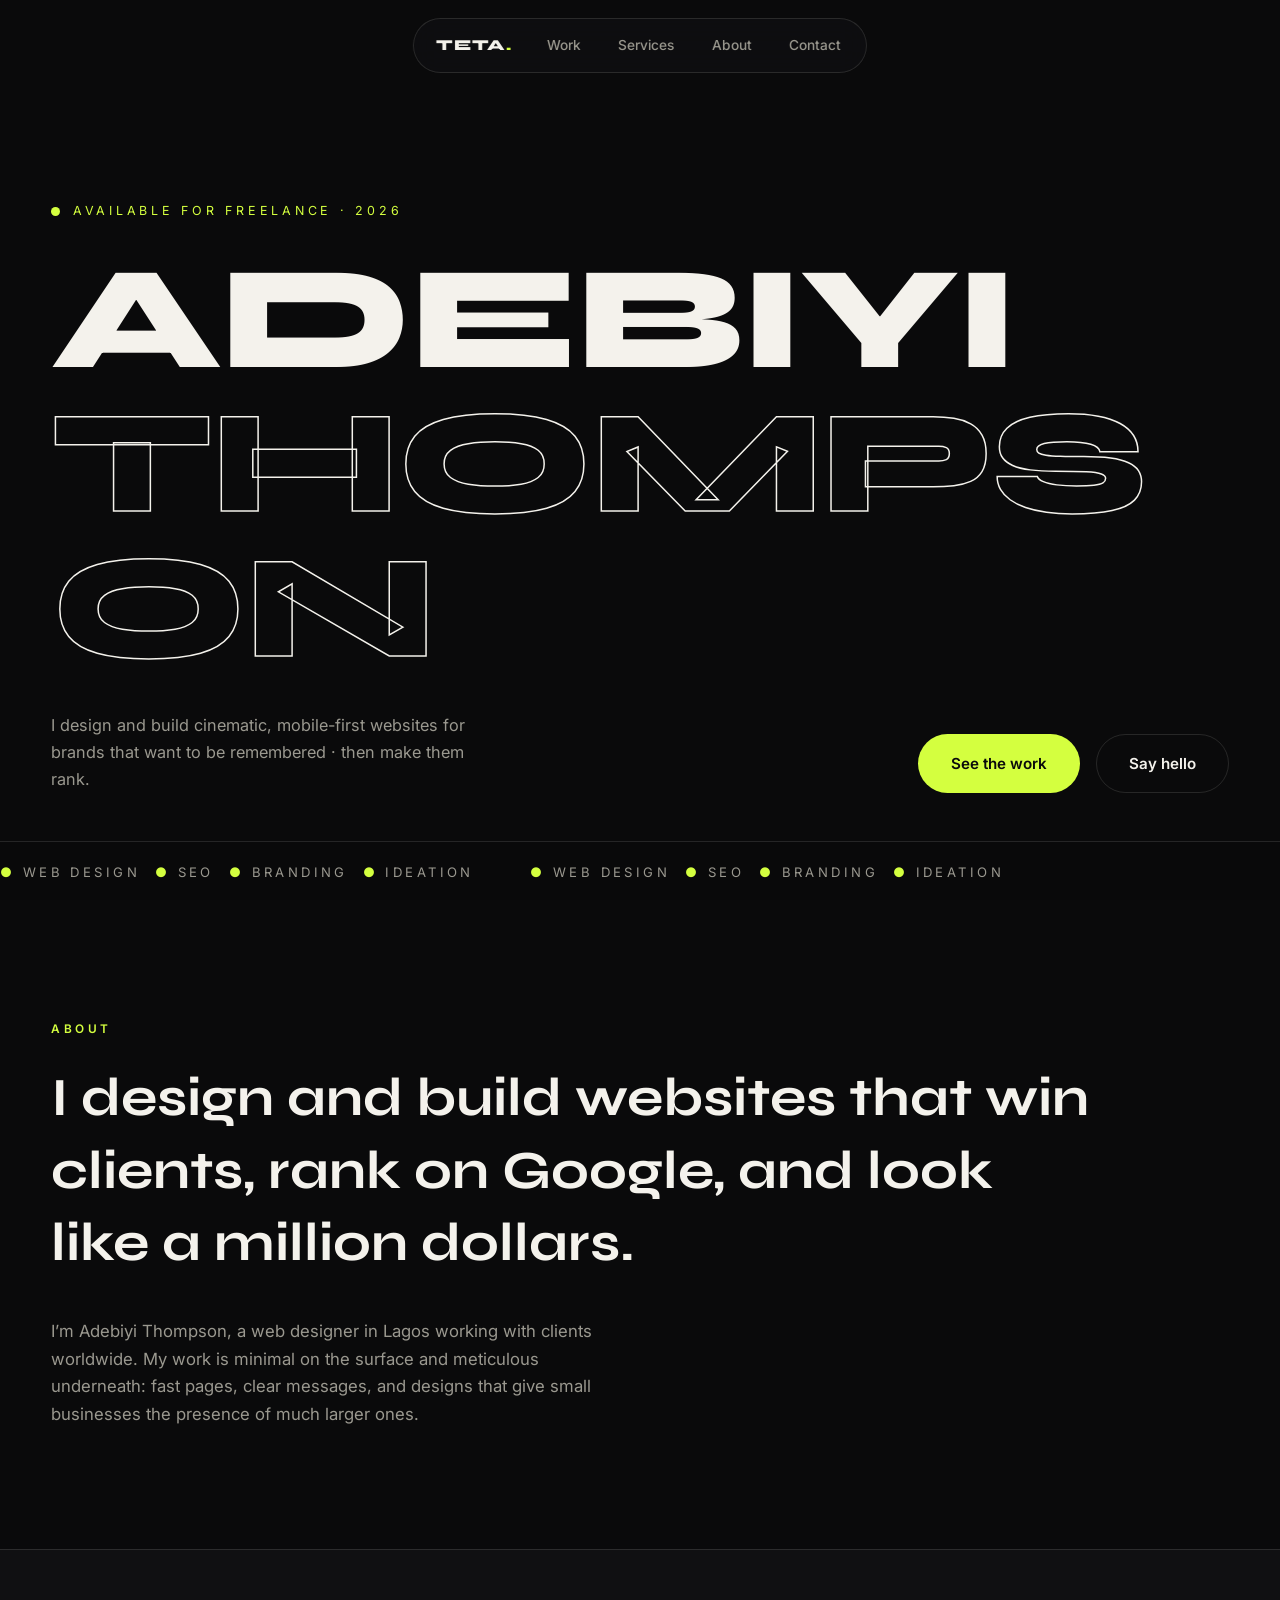
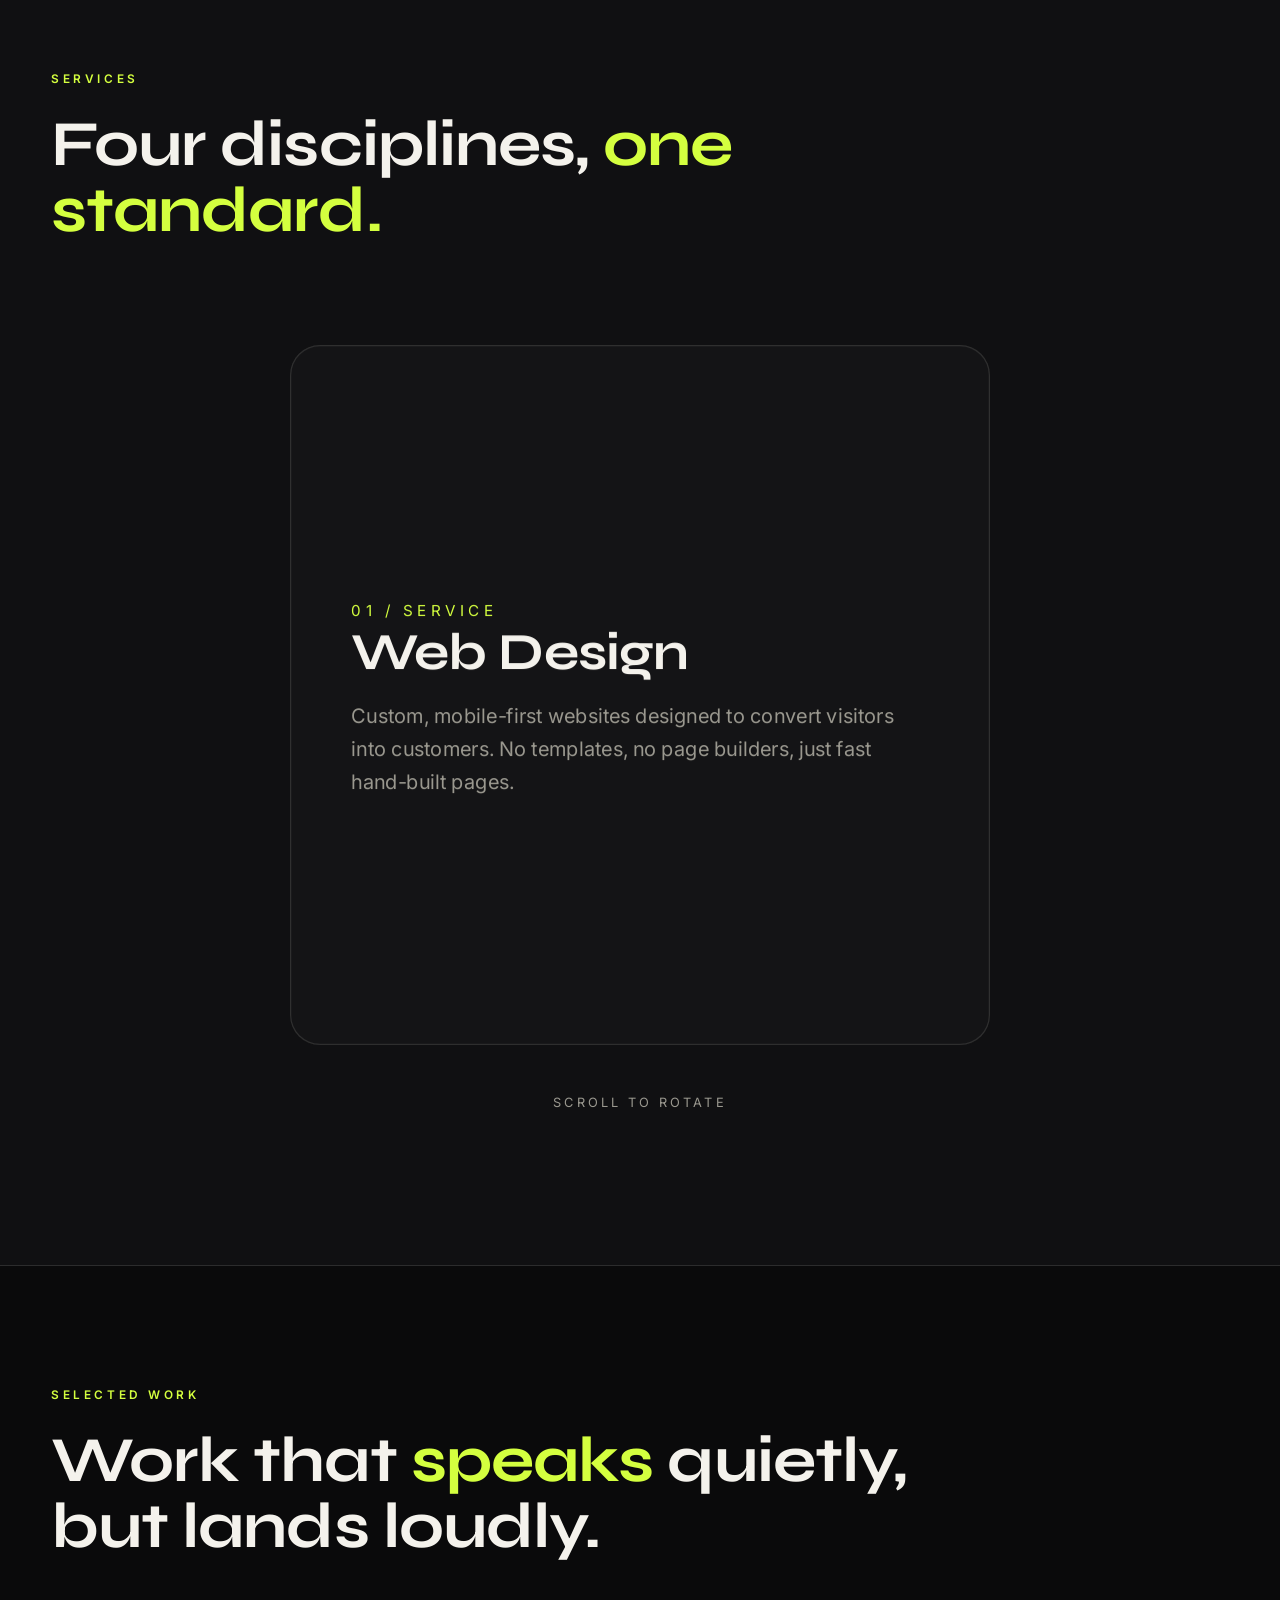
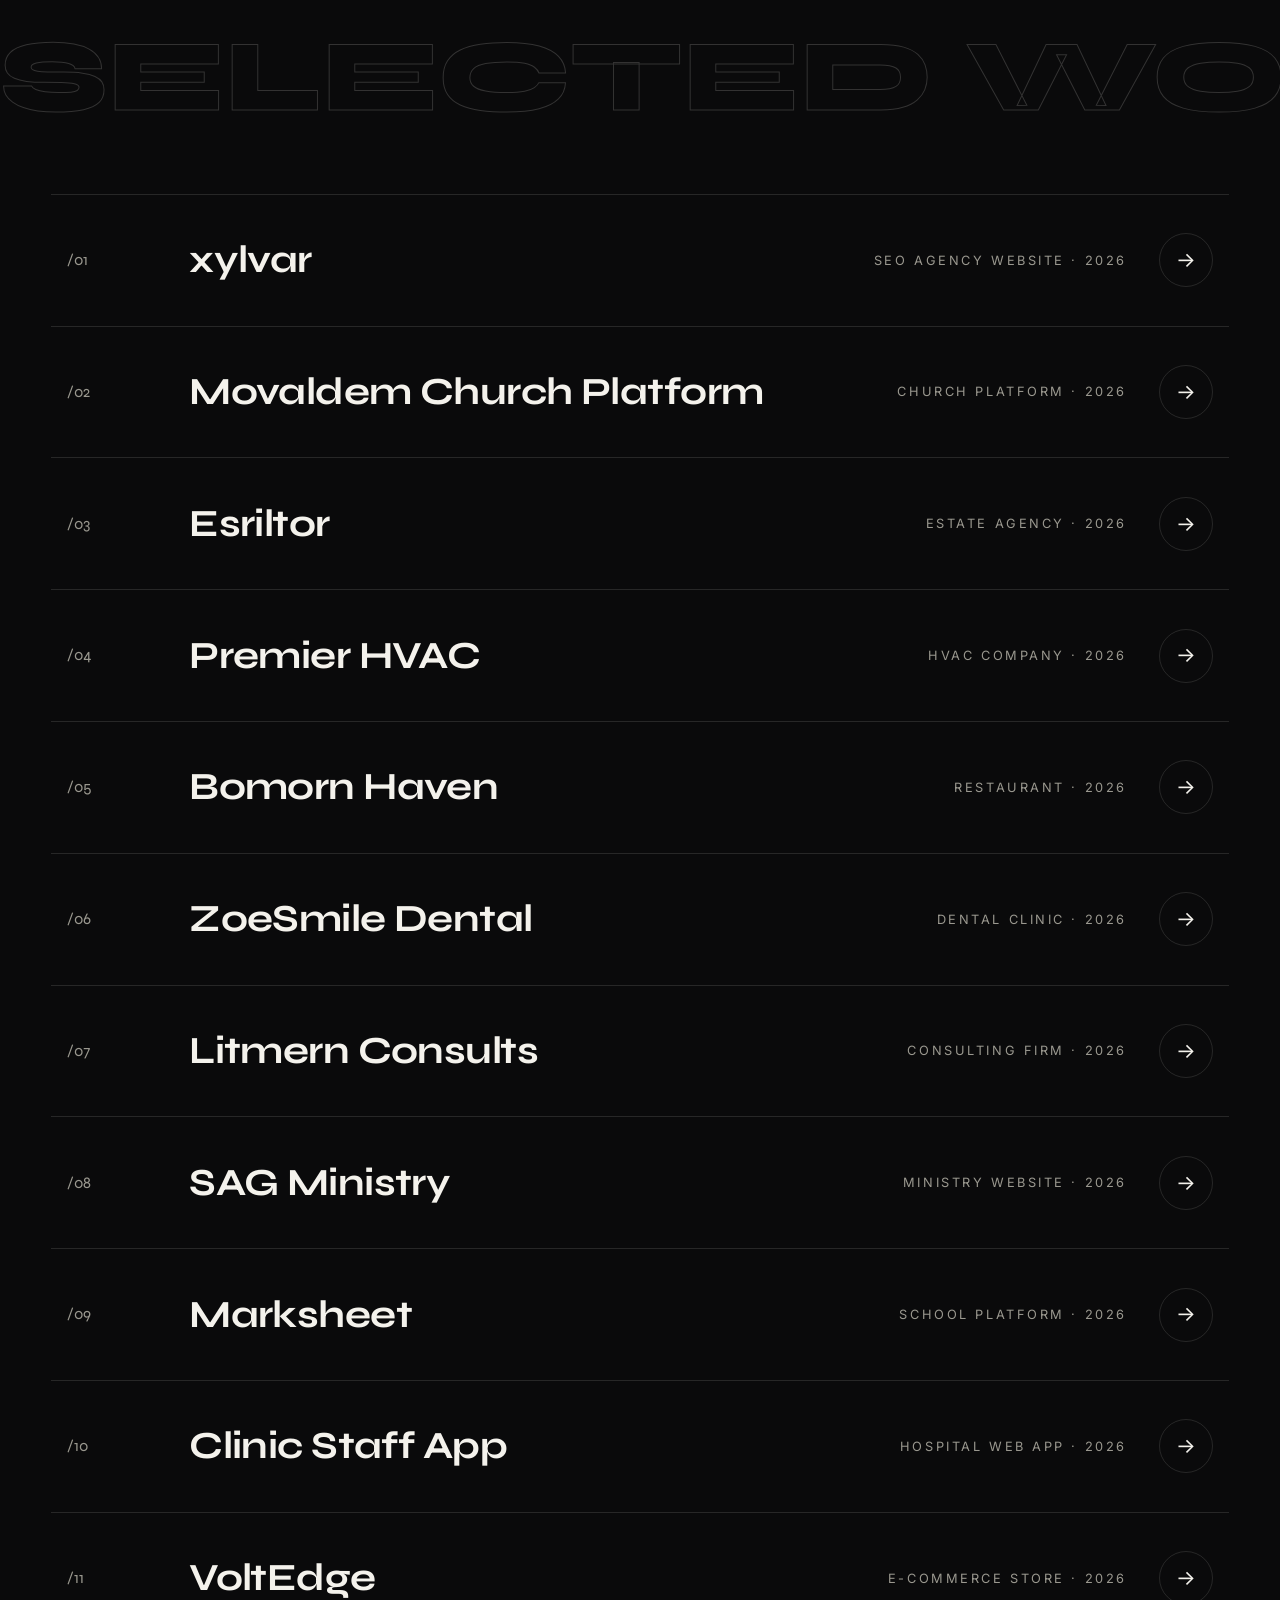
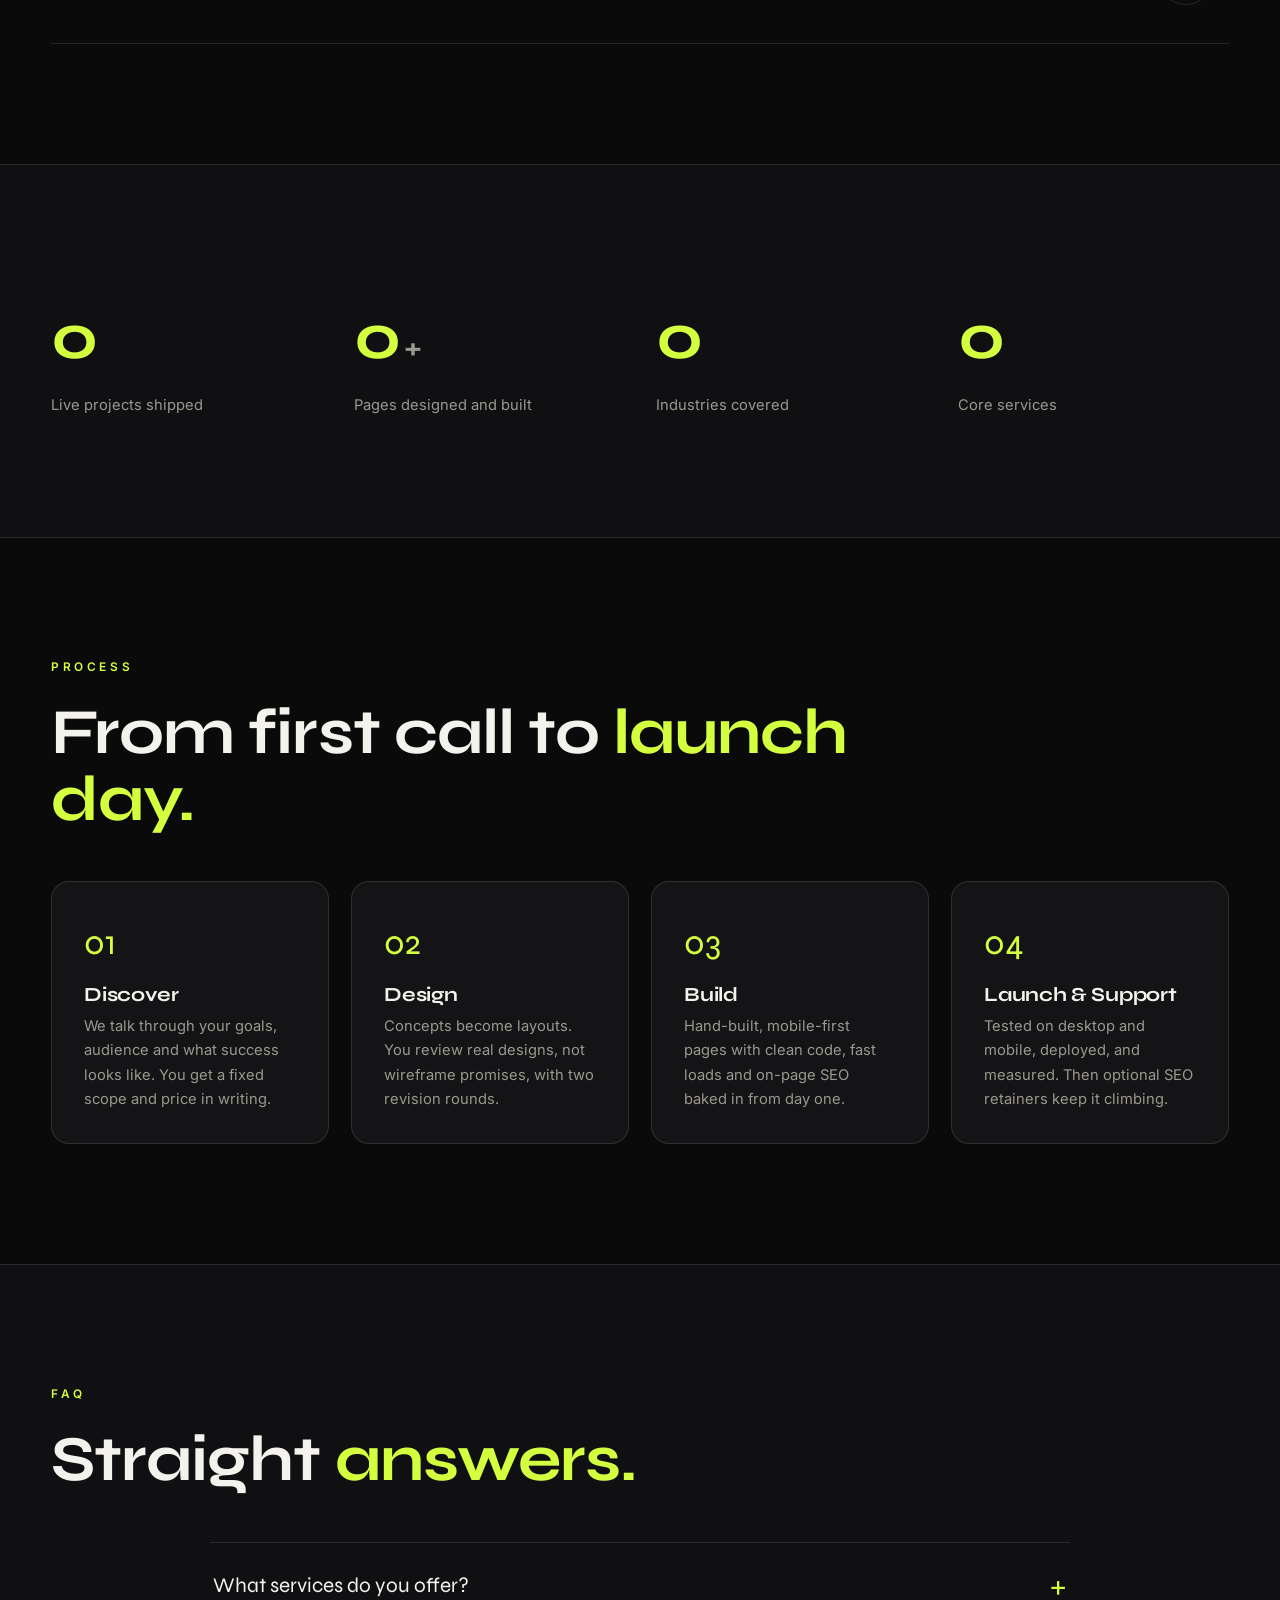
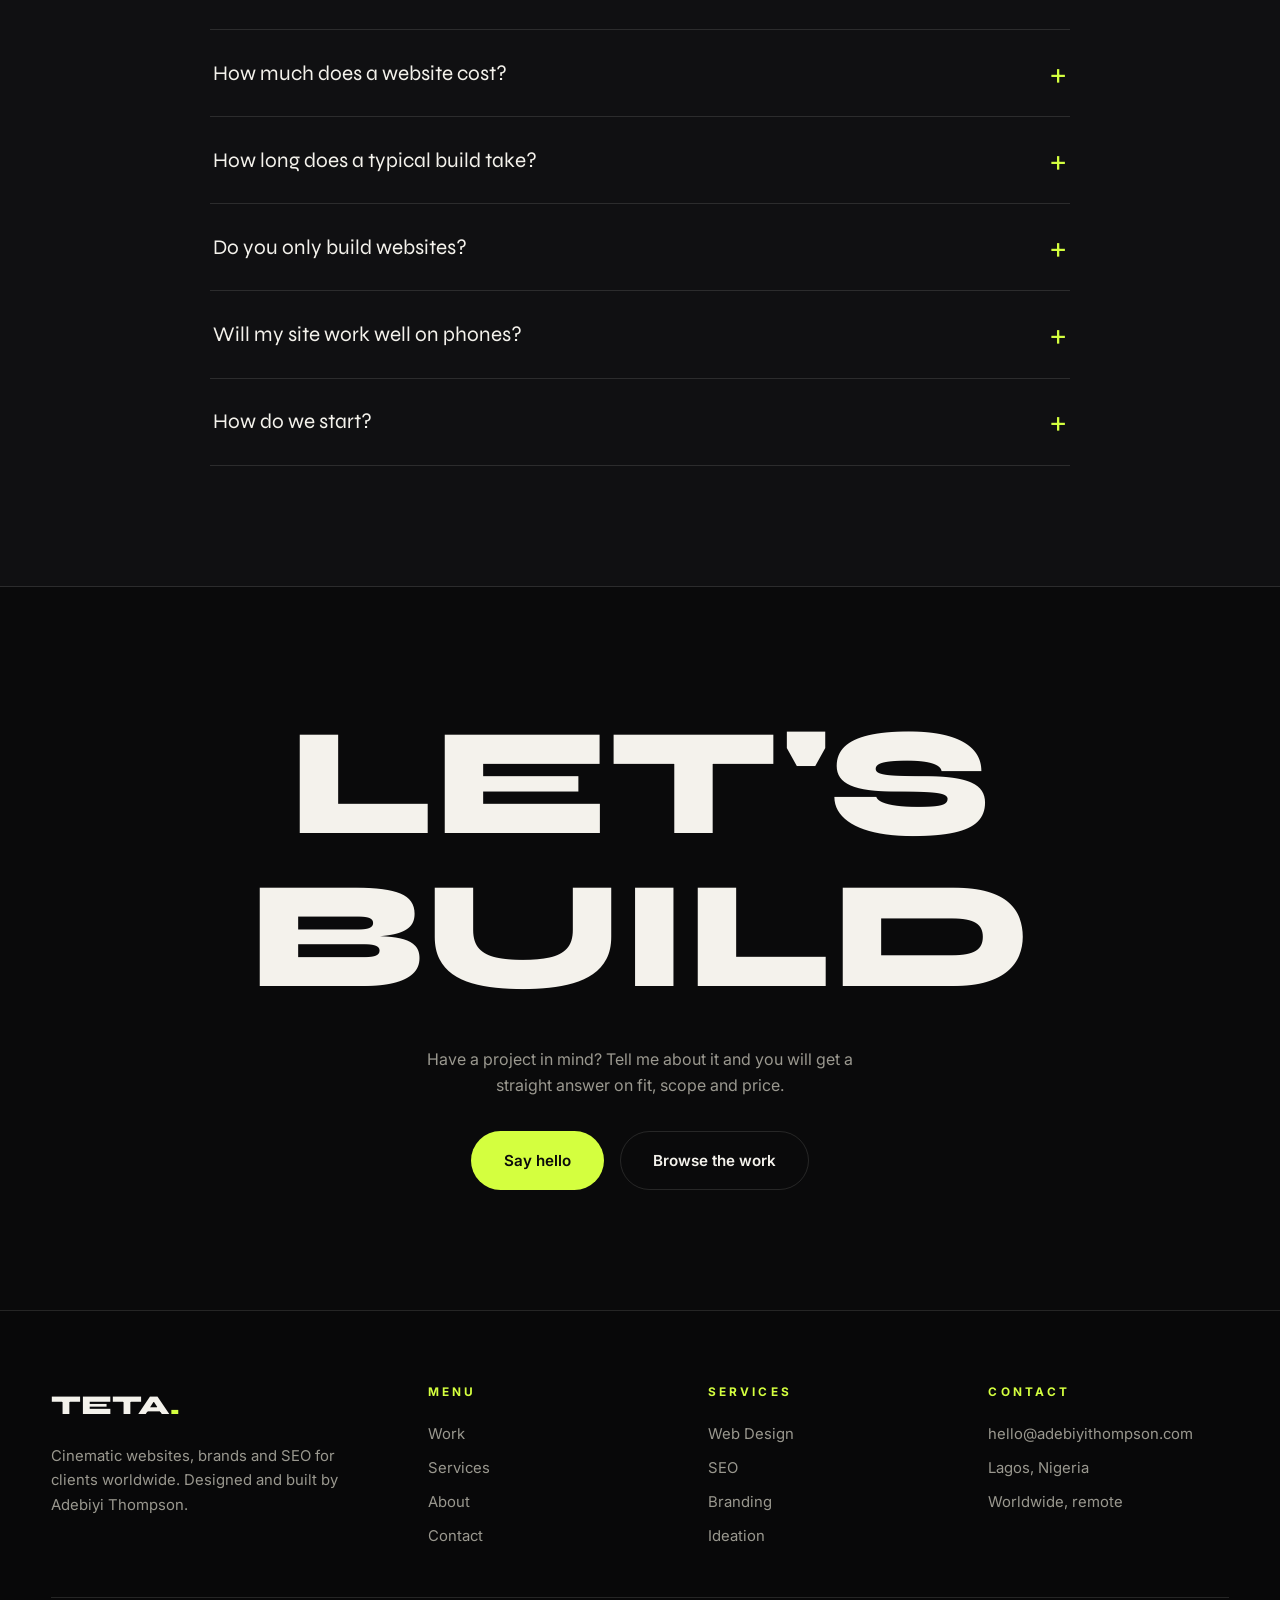
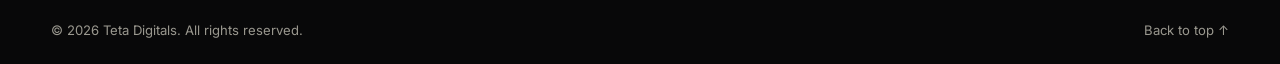
==== index.html @ 550f80c4 "Add VoltEdge e-commerce project, 11 live projects, updated stats" ====
<!DOCTYPE html>
<html lang="en">
<head>
<meta charset="UTF-8">
<meta name="viewport" content="width=device-width, initial-scale=1.0">
<title>Adebiyi Thompson: Web Designer | Teta Digitals</title>
<meta name="description" content="Adebiyi Thompson designs and builds cinematic, mobile-first websites, brands and SEO growth engines for clients worldwide.">
<link rel="preconnect" href="https://fonts.googleapis.com">
<link rel="preconnect" href="https://fonts.gstatic.com" crossorigin>
<link href="https://fonts.googleapis.com/css2?family=Syne:wght@600;700;800&family=Inter:wght@400;500;600&display=swap" rel="stylesheet">
<link rel="stylesheet" href="styles.css">
</head>
<body>
<div id="preloader"><div class="pl-mark">TETA<span>.</span></div></div>
<div id="page-veil"></div>

<nav class="pill-nav">
<span class="brand-dot">TETA<span>.</span></span>
<a class="nl" href="#work">Work</a>
<a class="nl" href="#services">Services</a>
<a class="nl" href="#about">About</a>
<a class="nl" href="#contact">Contact</a>
<button class="burger" aria-label="Open menu"><span></span><span></span><span></span></button>
</nav>
<div class="mobile-menu" id="mobileMenu">
<button class="mclose" aria-label="Close menu">&times;</button>
<a href="#work">Work</a><a href="#services">Services</a><a href="#about">About</a><a href="#contact">Contact</a>
</div>

<header class="hero" id="top">
<div class="hero-media"><img src="images/work/esriltor.jpg" alt="">
<img src="images/work/bomorn.jpg" alt="">
<img src="images/work/xylvar.jpg" alt="">
<img src="images/work/litmern.jpg" alt=""></div>
<div class="container hero-inner">
<div class="hero-kicker"><span class="pulse"></span>Available for freelance · 2026</div>
<h1 class="hero-title"><span class="mask"><span class="ch">A</span><span class="ch">D</span><span class="ch">E</span><span class="ch">B</span><span class="ch">I</span><span class="ch">Y</span><span class="ch">I</span></span><span class="mask outline"><span class="ch">T</span><span class="ch">H</span><span class="ch">O</span><span class="ch">M</span><span class="ch">P</span><span class="ch">S</span><span class="ch">O</span><span class="ch">N</span></span></h1>
<div class="hero-sub">
<p>I design and build cinematic, mobile-first websites for brands that want to be remembered · then make them rank.</p>
<div class="hero-ctas"><a class="btn solid" href="#work">See the work</a><a class="btn ghost" href="#contact">Say hello</a></div>
</div>
</div>
<div class="ticker" aria-hidden="true"><div class="track">
<span><b>&#9679;</b> Web Design &nbsp;<b>&#9679;</b> SEO &nbsp;<b>&#9679;</b> Branding &nbsp;<b>&#9679;</b> Ideation &nbsp;</span>
<span><b>&#9679;</b> Web Design &nbsp;<b>&#9679;</b> SEO &nbsp;<b>&#9679;</b> Branding &nbsp;<b>&#9679;</b> Ideation &nbsp;</span>
</div></div>
</header>

<section class="section" id="about"><div class="container">
<span class="eyebrow rv">About</span>
<p class="intro-text" data-char-hl>I design and build websites that win clients, rank on Google, and look like a million dollars.</p>
<p class="intro-sub rv">I&rsquo;m Adebiyi Thompson, a web designer in Lagos working with clients worldwide. My work is minimal on the surface and meticulous underneath: fast pages, clear messages, and designs that give small businesses the presence of much larger ones.</p>
</div></section>

<section class="section cube-sec" id="services"><div class="container">
<span class="eyebrow rv">Services</span>
<h2 class="sec-title rv">Four disciplines, <span class="accent">one standard.</span></h2>
</div>
<div class="cube-pin">
<div class="cube-stage"><div class="cube"><div class="face" style="transform:rotateY(0deg) translateZ(280px)"><div>
<span class="fn">01 / Service</span><h3>Web Design</h3><p>Custom, mobile-first websites designed to convert visitors into customers. No templates, no page builders, just fast hand-built pages.</p></div></div>
<div class="face" style="transform:rotateY(90deg) translateZ(280px)"><div>
<span class="fn">02 / Service</span><h3>SEO</h3><p>Technical audits, on-page fixes and monthly retainers backed by live SERP data. Plain-English reporting, no vanity metrics.</p></div></div>
<div class="face" style="transform:rotateY(180deg) translateZ(280px)"><div>
<span class="fn">03 / Service</span><h3>Branding</h3><p>Identities with a point of view. Logos, color systems and art direction that make small businesses look established.</p></div></div>
<div class="face" style="transform:rotateY(-90deg) translateZ(280px)"><div>
<span class="fn">04 / Service</span><h3>Ideation</h3><p>Naming, concepts and creative direction. The thinking before the pixels, so the pixels have something to say.</p></div></div></div></div>
<div class="cube-hint">Scroll to rotate</div>
</div>
<div class="container"><div class="svc-fallback"><div class="svc-card rv"><span class="fn">01</span><h3>Web Design</h3><p>Custom, mobile-first websites designed to convert visitors into customers. No templates, no page builders, just fast hand-built pages.</p></div>
<div class="svc-card rv"><span class="fn">02</span><h3>SEO</h3><p>Technical audits, on-page fixes and monthly retainers backed by live SERP data. Plain-English reporting, no vanity metrics.</p></div>
<div class="svc-card rv"><span class="fn">03</span><h3>Branding</h3><p>Identities with a point of view. Logos, color systems and art direction that make small businesses look established.</p></div>
<div class="svc-card rv"><span class="fn">04</span><h3>Ideation</h3><p>Naming, concepts and creative direction. The thinking before the pixels, so the pixels have something to say.</p></div></div></div>
</section>

<section class="section" id="work"><div class="container">
<span class="eyebrow rv">Selected Work</span>
<h2 class="sec-title rv">Work that <span class="accent">speaks</span> quietly, but lands loudly.</h2>
</div>
<div class="work-marquee" aria-hidden="true"><div class="track">
<span>Selected Work · Selected Work · Selected Work ·&nbsp;</span>
<span>Selected Work · Selected Work · Selected Work ·&nbsp;</span>
</div></div>
<div class="container" style="margin-top:2rem"><a class="work-row" href="https://xylvar.pages.dev" target="_blank" rel="noopener" data-img="images/work/xylvar.jpg">
<span class="wn">/01</span><h3>xylvar</h3><span class="wcat">SEO Agency Website &middot; 2026</span><span class="warrow">&rarr;</span></a>
<a class="work-row" href="https://movaldem.teta.dpdns.org" target="_blank" rel="noopener" data-img="images/work/movaldem.jpg">
<span class="wn">/02</span><h3>Movaldem Church Platform</h3><span class="wcat">Church Platform &middot; 2026</span><span class="warrow">&rarr;</span></a>
<a class="work-row" href="https://julieellis1.github.io/portfolio-demos/esriltor/" target="_blank" rel="noopener" data-img="images/work/esriltor.jpg">
<span class="wn">/03</span><h3>Esriltor</h3><span class="wcat">Estate Agency &middot; 2026</span><span class="warrow">&rarr;</span></a>
<a class="work-row" href="https://julieellis1.github.io/portfolio-demos/premier-hvac/" target="_blank" rel="noopener" data-img="images/work/hvac.jpg">
<span class="wn">/04</span><h3>Premier HVAC</h3><span class="wcat">HVAC Company &middot; 2026</span><span class="warrow">&rarr;</span></a>
<a class="work-row" href="https://julieellis1.github.io/portfolio-demos/bomorn-haven/" target="_blank" rel="noopener" data-img="images/work/bomorn.jpg">
<span class="wn">/05</span><h3>Bomorn Haven</h3><span class="wcat">Restaurant &middot; 2026</span><span class="warrow">&rarr;</span></a>
<a class="work-row" href="https://zoesmile.teta.dpdns.org" target="_blank" rel="noopener" data-img="images/work/zoesmile.jpg">
<span class="wn">/06</span><h3>ZoeSmile Dental</h3><span class="wcat">Dental Clinic &middot; 2026</span><span class="warrow">&rarr;</span></a>
<a class="work-row" href="https://julieellis1.github.io/portfolio-demos/litmern-consults/" target="_blank" rel="noopener" data-img="images/work/litmern.jpg">
<span class="wn">/07</span><h3>Litmern Consults</h3><span class="wcat">Consulting Firm &middot; 2026</span><span class="warrow">&rarr;</span></a>
<a class="work-row" href="https://test.teta.dpdns.org" target="_blank" rel="noopener" data-img="images/work/sag.jpg">
<span class="wn">/08</span><h3>SAG Ministry</h3><span class="wcat">Ministry Website &middot; 2026</span><span class="warrow">&rarr;</span></a>
<a class="work-row" href="https://marksheet.top" target="_blank" rel="noopener" data-img="images/work/marksheet.jpg">
<span class="wn">/09</span><h3>Marksheet</h3><span class="wcat">School Platform &middot; 2026</span><span class="warrow">&rarr;</span></a>
<a class="work-row" href="https://omh.teta.dpdns.org" target="_blank" rel="noopener" data-img="images/work/clinic.jpg">
<span class="wn">/10</span><h3>Clinic Staff App</h3><span class="wcat">Hospital Web App &middot; 2026</span><span class="warrow">&rarr;</span></a>
<a class="work-row" href="https://julieellis1.github.io/portfolio-demos/voltedge/" target="_blank" rel="noopener" data-img="images/work/voltedge.jpg">
<span class="wn">/11</span><h3>VoltEdge</h3><span class="wcat">E-commerce Store &middot; 2026</span><span class="warrow">&rarr;</span></a></div>
</section>
<div id="hover-preview"><img src="" alt=""></div>

<section class="section stats"><div class="container">
<div class="stat-grid">
<div class="stat rv"><b data-count="11">0</b><span>Live projects shipped</span></div>
<div class="stat rv"><b data-count="94">0<span class="suffix">+</span></b><span>Pages designed and built</span></div>
<div class="stat rv"><b data-count="10">0</b><span>Industries covered</span></div>
<div class="stat rv"><b data-count="4">0</b><span>Core services</span></div>
</div></div></section>

<section class="section"><div class="container">
<span class="eyebrow rv">Process</span>
<h2 class="sec-title rv">From first call to <span class="accent">launch day.</span></h2>
<div class="steps">
<div class="step rv"><div class="num">01</div><h3>Discover</h3><p>We talk through your goals, audience and what success looks like. You get a fixed scope and price in writing.</p></div>
<div class="step rv"><div class="num">02</div><h3>Design</h3><p>Concepts become layouts. You review real designs, not wireframe promises, with two revision rounds.</p></div>
<div class="step rv"><div class="num">03</div><h3>Build</h3><p>Hand-built, mobile-first pages with clean code, fast loads and on-page SEO baked in from day one.</p></div>
<div class="step rv"><div class="num">04</div><h3>Launch &amp; Support</h3><p>Tested on desktop and mobile, deployed, and measured. Then optional SEO retainers keep it climbing.</p></div>
</div></div></section>

<section class="section" style="background:var(--bg2);border-top:1px solid var(--line);border-bottom:1px solid var(--line)"><div class="container">
<span class="eyebrow rv">FAQ</span>
<h2 class="sec-title rv">Straight <span class="accent">answers.</span></h2>
<div class="accordion"><div class="acc-item"><button class="acc-q">What services do you offer?<span class="plus">+</span></button><div class="acc-a"><p>Web design and development, SEO (audits and monthly retainers), branding, and ideation. Most clients come for a website and stay for the growth work.</p></div></div>
<div class="acc-item"><button class="acc-q">How much does a website cost?<span class="plus">+</span></button><div class="acc-a"><p>Every project is scoped in writing before work starts, so you get a fixed quote, not a surprise. Tell me about your project and I will price it plainly.</p></div></div>
<div class="acc-item"><button class="acc-q">How long does a typical build take?<span class="plus">+</span></button><div class="acc-a"><p>A focused business site usually ships in two to four weeks. Larger platforms are broken into milestones with something live at each step.</p></div></div>
<div class="acc-item"><button class="acc-q">Do you only build websites?<span class="plus">+</span></button><div class="acc-a"><p>No. I also ship web apps and Android apps from the same codebase, and run SEO retainers with monthly reporting.</p></div></div>
<div class="acc-item"><button class="acc-q">Will my site work well on phones?<span class="plus">+</span></button><div class="acc-a"><p>Every build is mobile-first and tested on desktop and mobile before it ships. Most of your visitors will meet you on a phone.</p></div></div>
<div class="acc-item"><button class="acc-q">How do we start?<span class="plus">+</span></button><div class="acc-a"><p>Send a message about your project. You will get a straight answer on fit, scope and price, and if I cannot move your needle I will tell you before you pay.</p></div></div></div>
</div></section>

<section class="section cta" id="contact"><div class="container">
<div class="cta-wave" data-wave>LET'S BUILD</div>
<p class="rv">Have a project in mind? Tell me about it and you will get a straight answer on fit, scope and price.</p>
<div class="rv" style="display:flex;gap:1rem;justify-content:center;flex-wrap:wrap">
<a class="btn solid" href="mailto:hello@adebiyithompson.com">Say hello</a>
<a class="btn ghost" href="#work">Browse the work</a>
</div></div></section>

<footer><div class="container">
<div class="foot-grid">
<div><div class="foot-brand">TETA<span>.</span></div>
<p style="color:var(--muted);font-size:.93rem;max-width:300px;margin-top:1rem">Cinematic websites, brands and SEO for clients worldwide. Designed and built by Adebiyi Thompson.</p></div>
<div><h5>Menu</h5><ul><li><a href="#work">Work</a></li><li><a href="#services">Services</a></li><li><a href="#about">About</a></li><li><a href="#contact">Contact</a></li></ul></div>
<div><h5>Services</h5><ul><li>Web Design</li><li>SEO</li><li>Branding</li><li>Ideation</li></ul></div>
<div><h5>Contact</h5><ul><li><a href="mailto:hello@adebiyithompson.com">hello@adebiyithompson.com</a></li><li>Lagos, Nigeria</li><li>Worldwide, remote</li></ul></div>
</div>
<div class="foot-bottom">
<span>&copy; <span class="js-year">2026</span> Teta Digitals. All rights reserved.</span>
<span><a href="#top" onclick="window.__tetaScrollTo&&window.__tetaScrollTo('#top');return false;">Back to top &uarr;</a></span>
</div></div></footer>

<script src="vendor/gsap.min.js"></script>
<script src="vendor/ScrollTrigger.min.js"></script>
<script src="vendor/lenis.min.js"></script>
<script src="site.js"></script>
</body>
</html>
---- styles.css ----
/* Teta Digitals portfolio — cinematic rebuild (Origin Studio motion language, Teta identity) */
:root{
  --bg:#0a0a0b;
  --bg2:#101012;
  --card:#141416;
  --ink:#f4f2ec;
  --muted:#9a988f;
  --line:rgba(244,242,236,.12);
  --accent:#d4ff3f;
  --accent-dim:rgba(212,255,63,.14);
  --display:"Syne",sans-serif;
  --body:"Inter",sans-serif;
  --radius:18px;
}
*{box-sizing:border-box;margin:0;padding:0}
html{background:var(--bg);overflow-x:clip}
html.lenis,html.lenis body{height:auto}
.lenis.lenis-smooth{scroll-behavior:auto !important}
body{background:var(--bg);color:var(--ink);font-family:var(--body);line-height:1.65;font-size:16px;-webkit-font-smoothing:antialiased;overflow-x:clip}
img{max-width:100%;display:block}
a{color:inherit;text-decoration:none}
h1,h2,h3{font-family:var(--display);line-height:1.04;letter-spacing:-.015em}
::selection{background:var(--accent);color:#0a0a0b}
.container{width:min(1280px,92%);margin:0 auto}
.section{padding:120px 0;position:relative}
.eyebrow{font-size:.74rem;letter-spacing:.3em;text-transform:uppercase;color:var(--accent);font-weight:600;display:block;margin-bottom:1.4rem}
.sec-title{font-size:clamp(2.2rem,5vw,4.2rem);max-width:900px}
.sec-title .accent{color:var(--accent)}

/* ---------- preloader ---------- */
#preloader{position:fixed;inset:0;z-index:200;background:#050506;display:flex;align-items:center;justify-content:center}
#preloader .pl-mark{font-family:var(--display);font-size:clamp(2.4rem,6vw,4rem);font-weight:800;letter-spacing:.06em;opacity:0}
#preloader .pl-mark span{color:var(--accent)}
#page-veil{position:fixed;inset:0;z-index:150;background:var(--bg);pointer-events:none}

/* ---------- nav ---------- */
.pill-nav{position:fixed;top:1.1rem;left:50%;transform:translateX(-50%);z-index:100;display:flex;align-items:center;gap:.25rem;background:rgba(16,16,18,.72);backdrop-filter:blur(14px);border:1px solid var(--line);border-radius:999px;padding:.4rem .5rem}
.pill-nav .brand-dot{font-family:var(--display);font-weight:800;font-size:.95rem;padding:.45rem .9rem;letter-spacing:.04em}
.pill-nav .brand-dot span{color:var(--accent)}
.pill-nav a.nl{font-size:.86rem;font-weight:500;padding:.55rem 1.05rem;border-radius:999px;color:var(--muted);transition:.25s;position:relative}
.pill-nav a.nl:hover{color:var(--ink)}
.pill-nav a.nl.active{background:var(--accent);color:#0a0a0b}
.pill-nav .burger{display:none;background:none;border:0;cursor:pointer;padding:.5rem .7rem}
.pill-nav .burger span{display:block;width:22px;height:2px;background:var(--ink);margin:5px 0;border-radius:2px}
.mobile-menu{display:none}

/* ---------- hero ---------- */
.hero{min-height:100svh;display:flex;flex-direction:column;justify-content:flex-end;position:relative;overflow:hidden;padding:0 0 0}
.hero-media{position:absolute;inset:0;z-index:0}
.hero-media img{position:absolute;inset:0;width:100%;height:100%;object-fit:cover;opacity:0;transform:scale(1.06)}
.hero-media::after{content:"";position:absolute;inset:0;background:linear-gradient(180deg,rgba(10,10,11,.62) 0%,rgba(10,10,11,.38) 40%,rgba(10,10,11,.88) 100%)}
.hero-inner{position:relative;z-index:2;padding:0 0 3rem}
.hero-kicker{font-size:.78rem;letter-spacing:.3em;text-transform:uppercase;color:var(--accent);margin-bottom:1.6rem;display:flex;align-items:center;gap:.8rem}
.hero-kicker .pulse{width:9px;height:9px;border-radius:50%;background:var(--accent);box-shadow:0 0 0 0 rgba(212,255,63,.6);animation:pulse 2s infinite}
@keyframes pulse{70%{box-shadow:0 0 0 12px rgba(212,255,63,0)}100%{box-shadow:0 0 0 0 rgba(212,255,63,0)}}
.hero-title{font-size:clamp(3.4rem,11.5vw,10.5rem);font-weight:800;line-height:.98;text-transform:uppercase}
.hero-title .mask{display:block;overflow:hidden}
.hero-title .ch{display:inline-block;transform:translateY(110%)}
.hero-title .outline{color:transparent;-webkit-text-stroke:1.5px var(--ink)}
.hero-sub{display:flex;justify-content:space-between;align-items:flex-end;gap:2rem;margin-top:2rem;flex-wrap:wrap}
.hero-sub p{max-width:420px;color:var(--muted);font-size:1.02rem}
.hero-ctas{display:flex;gap:1rem}
.btn{display:inline-flex;align-items:center;gap:.6rem;font-weight:600;font-size:.95rem;padding:1rem 2rem;border-radius:999px;border:1px solid transparent;cursor:pointer;transition:.25s;white-space:nowrap}
.btn.solid{background:var(--accent);color:#0a0a0b}
.btn.solid:hover{transform:translateY(-2px);box-shadow:0 12px 30px rgba(212,255,63,.25)}
.btn.ghost{border-color:var(--line);color:var(--ink)}
.btn.ghost:hover{border-color:var(--accent);color:var(--accent)}
.ticker{position:relative;z-index:2;border-top:1px solid var(--line);overflow:hidden;white-space:nowrap;padding:1rem 0;background:rgba(10,10,11,.55);backdrop-filter:blur(8px)}
.ticker .track{display:inline-flex;gap:2.6rem;animation:mq 22s linear infinite;font-size:.82rem;letter-spacing:.26em;text-transform:uppercase;color:var(--muted)}
.ticker .track b{color:var(--accent);font-weight:600}
@keyframes mq{to{transform:translateX(-50%)}}

/* ---------- intro ---------- */
.intro-text{font-family:var(--display);font-size:clamp(1.7rem,4.2vw,3.4rem);line-height:1.35;max-width:1050px;font-weight:700}
.intro-text .c{opacity:.1}
.intro-sub{margin-top:2.4rem;max-width:560px;color:var(--muted);font-size:1.05rem}

/* ---------- services cube ---------- */
.cube-sec{background:var(--bg2);border-top:1px solid var(--line);border-bottom:1px solid var(--line);overflow:hidden}
.cube-pin{height:100vh;display:flex;align-items:center;justify-content:center;position:relative}
.cube-stage{width:min(560px,80vw);height:min(560px,80vw);perspective:1400px;position:relative}
.cube{width:100%;height:100%;position:relative;transform-style:preserve-3d;will-change:transform}
.face{position:absolute;inset:0;background:var(--card);border:1px solid var(--line);border-radius:24px;display:flex;flex-direction:column;justify-content:center;padding:3rem;backface-visibility:hidden}
.face .fn{font-size:.76rem;letter-spacing:.3em;color:var(--accent);text-transform:uppercase;margin-bottom:1rem}
.face h3{font-size:clamp(1.8rem,3.4vw,2.6rem);margin-bottom:1rem}
.face p{color:var(--muted)}
.face .fimg{position:absolute;inset:0;border-radius:24px;overflow:hidden;opacity:.16}
.face .fimg img{width:100%;height:100%;object-fit:cover}
.face>div{position:relative}
.cube-hint{position:absolute;bottom:2rem;left:50%;transform:translateX(-50%);color:var(--muted);font-size:.8rem;letter-spacing:.24em;text-transform:uppercase}
.svc-fallback{display:none}

/* ---------- work ---------- */
.work-row{display:grid;grid-template-columns:90px 1fr auto auto;gap:2rem;align-items:center;padding:2.4rem 1rem;border-top:1px solid var(--line);position:relative;transition:background .25s}
.work-row:last-child{border-bottom:1px solid var(--line)}
.work-row:hover{background:rgba(212,255,63,.03)}
.work-row .wn{font-family:var(--display);color:var(--muted);font-size:1rem}
.work-row h3{font-size:clamp(1.5rem,3vw,2.4rem);transition:.25s}
.work-row:hover h3{color:var(--accent);transform:translateX(10px)}
.work-row .wcat{font-size:.8rem;letter-spacing:.2em;text-transform:uppercase;color:var(--muted)}
.work-row .warrow{width:54px;height:54px;border:1px solid var(--line);border-radius:50%;display:flex;align-items:center;justify-content:center;font-size:1.3rem;transition:.25s}
.work-row:hover .warrow{background:var(--accent);border-color:var(--accent);color:#0a0a0b;transform:rotate(-45deg)}
.work-row.soon{opacity:.55}
#hover-preview{position:fixed;z-index:90;width:340px;height:220px;border-radius:14px;overflow:hidden;pointer-events:none;opacity:0;transform:scale(.85) rotate(-3deg);box-shadow:0 30px 60px rgba(0,0,0,.5);border:1px solid var(--line)}
#hover-preview img{width:100%;height:100%;object-fit:cover}
.work-marquee{overflow:hidden;white-space:nowrap;padding:2rem 0 0;opacity:.5}
.work-marquee .track{display:inline-flex;gap:3rem;font-family:var(--display);font-size:clamp(3rem,8vw,7rem);font-weight:800;text-transform:uppercase;color:transparent;-webkit-text-stroke:1px rgba(244,242,236,.35)}

/* ---------- stats ---------- */
.stats{background:var(--bg2);border-top:1px solid var(--line);border-bottom:1px solid var(--line)}
.stat-grid{display:grid;grid-template-columns:repeat(4,1fr);gap:2rem}
.stat b{font-family:var(--display);font-size:clamp(2.6rem,5vw,4.4rem);color:var(--accent);display:flex;align-items:baseline}
.stat b .suffix{font-size:.5em;margin-left:.1em}
.stat span{color:var(--muted);font-size:.92rem}

/* ---------- process ---------- */
.steps{display:grid;grid-template-columns:repeat(4,1fr);gap:1.4rem;margin-top:3rem}
.step{background:var(--card);border:1px solid var(--line);border-radius:var(--radius);padding:2rem}
.step .num{font-family:var(--display);font-size:2.2rem;color:var(--accent)}
.step h3{margin:.8rem 0 .5rem;font-size:1.25rem}
.step p{color:var(--muted);font-size:.92rem;margin:0}

/* ---------- faq ---------- */
.accordion{max-width:860px;margin:3rem auto 0}
.acc-item{border-top:1px solid var(--line)}
.acc-item:last-child{border-bottom:1px solid var(--line)}
.acc-q{width:100%;background:none;border:0;padding:1.6rem .2rem;font-family:var(--display);font-size:1.3rem;display:flex;justify-content:space-between;align-items:center;cursor:pointer;text-align:left;color:var(--ink);gap:1rem}
.acc-q .plus{color:var(--accent);font-size:1.8rem;font-family:var(--body);transition:transform .3s;flex:0 0 auto}
.acc-item.open .plus{transform:rotate(45deg)}
.acc-a{max-height:0;overflow:hidden;transition:max-height .4s ease}
.acc-a p{padding:0 .2rem 1.8rem;color:var(--muted);margin:0;max-width:700px}

/* ---------- cta ---------- */
.cta{text-align:center;overflow:hidden}
.cta-wave{font-family:var(--display);font-weight:800;text-transform:uppercase;font-size:clamp(3rem,12vw,11rem);line-height:1;display:flex;justify-content:center;flex-wrap:wrap}
.cta-wave .ch{display:inline-block;will-change:transform}
.cta p{color:var(--muted);max-width:480px;margin:2rem auto}

/* ---------- footer ---------- */
footer{border-top:1px solid var(--line);background:#080809}
.foot-grid{display:grid;grid-template-columns:1.4fr 1fr 1fr 1fr;gap:2.5rem;padding:4.5rem 0 3rem}
.foot-brand{font-family:var(--display);font-weight:800;font-size:1.7rem}
.foot-brand span{color:var(--accent)}
footer h5{font-size:.74rem;letter-spacing:.26em;text-transform:uppercase;color:var(--accent);margin-bottom:1.2rem}
footer ul{list-style:none;display:grid;gap:.6rem;font-size:.93rem;color:var(--muted)}
footer a:hover{color:var(--accent)}
.foot-bottom{border-top:1px solid var(--line);padding:1.4rem 0;display:flex;justify-content:space-between;gap:1rem;flex-wrap:wrap;font-size:.82rem;color:var(--muted)}

/* reveal helper (only hidden when the motion engine is confirmed running) */
.gsap-on .rv{opacity:0;transform:translateY(34px)}

@media(max-width:1000px){
  .pill-nav .nl{display:none}
  .pill-nav .burger{display:block}
  .mobile-menu{display:block;position:fixed;inset:0;background:rgba(8,8,9,.98);z-index:120;transform:translateX(100%);transition:transform .35s ease;padding:6rem 8% 2rem}
  .mobile-menu.open{transform:none}
  .mobile-menu a{display:block;font-size:1.6rem;font-family:var(--display);padding:1rem 0;border-bottom:1px solid var(--line)}
  .mclose{position:absolute;top:1.5rem;right:6%;background:none;border:0;color:var(--accent);font-size:2.2rem;cursor:pointer}
  .cube-pin{display:none}
  .svc-fallback{display:grid;gap:1.2rem;margin-top:3rem}
  .svc-card{background:var(--card);border:1px solid var(--line);border-radius:var(--radius);padding:2rem}
  .svc-card .fn{font-size:.74rem;letter-spacing:.3em;color:var(--accent);text-transform:uppercase}
  .svc-card h3{margin:.7rem 0 .5rem;font-size:1.5rem}
  .svc-card p{color:var(--muted);font-size:.94rem;margin:0}
  .work-row{grid-template-columns:56px 1fr auto}
  .work-row .wcat{display:none}
  .stat-grid{grid-template-columns:1fr 1fr}
  .steps{grid-template-columns:1fr 1fr}
  .foot-grid{grid-template-columns:1fr 1fr}
  #hover-preview{display:none}
}
@media(max-width:640px){
  .section{padding:72px 0}
  .steps{grid-template-columns:1fr}
  .foot-grid{grid-template-columns:1fr}
  .hero-sub{flex-direction:column;align-items:flex-start}
}
@media(prefers-reduced-motion:reduce){
  *,*::before,*::after{animation-duration:.01ms !important;transition-duration:.01ms !important}
}
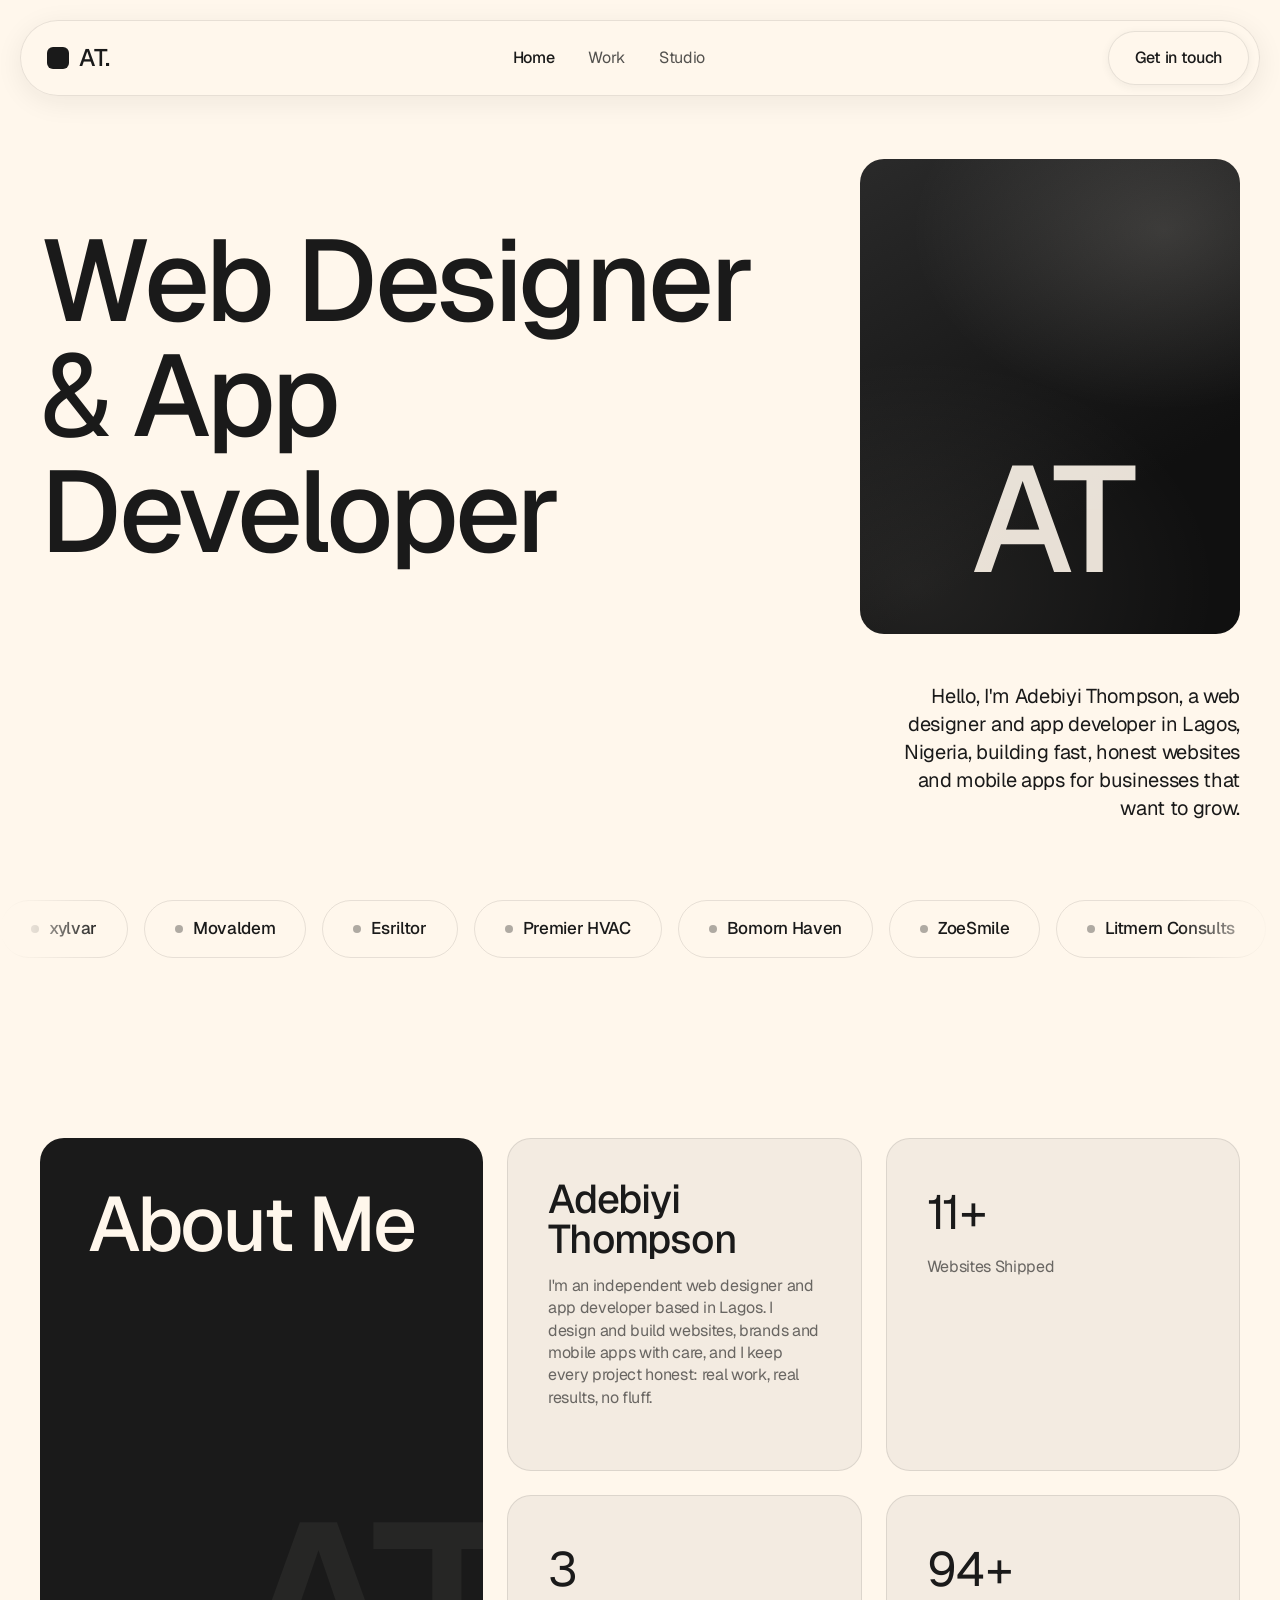
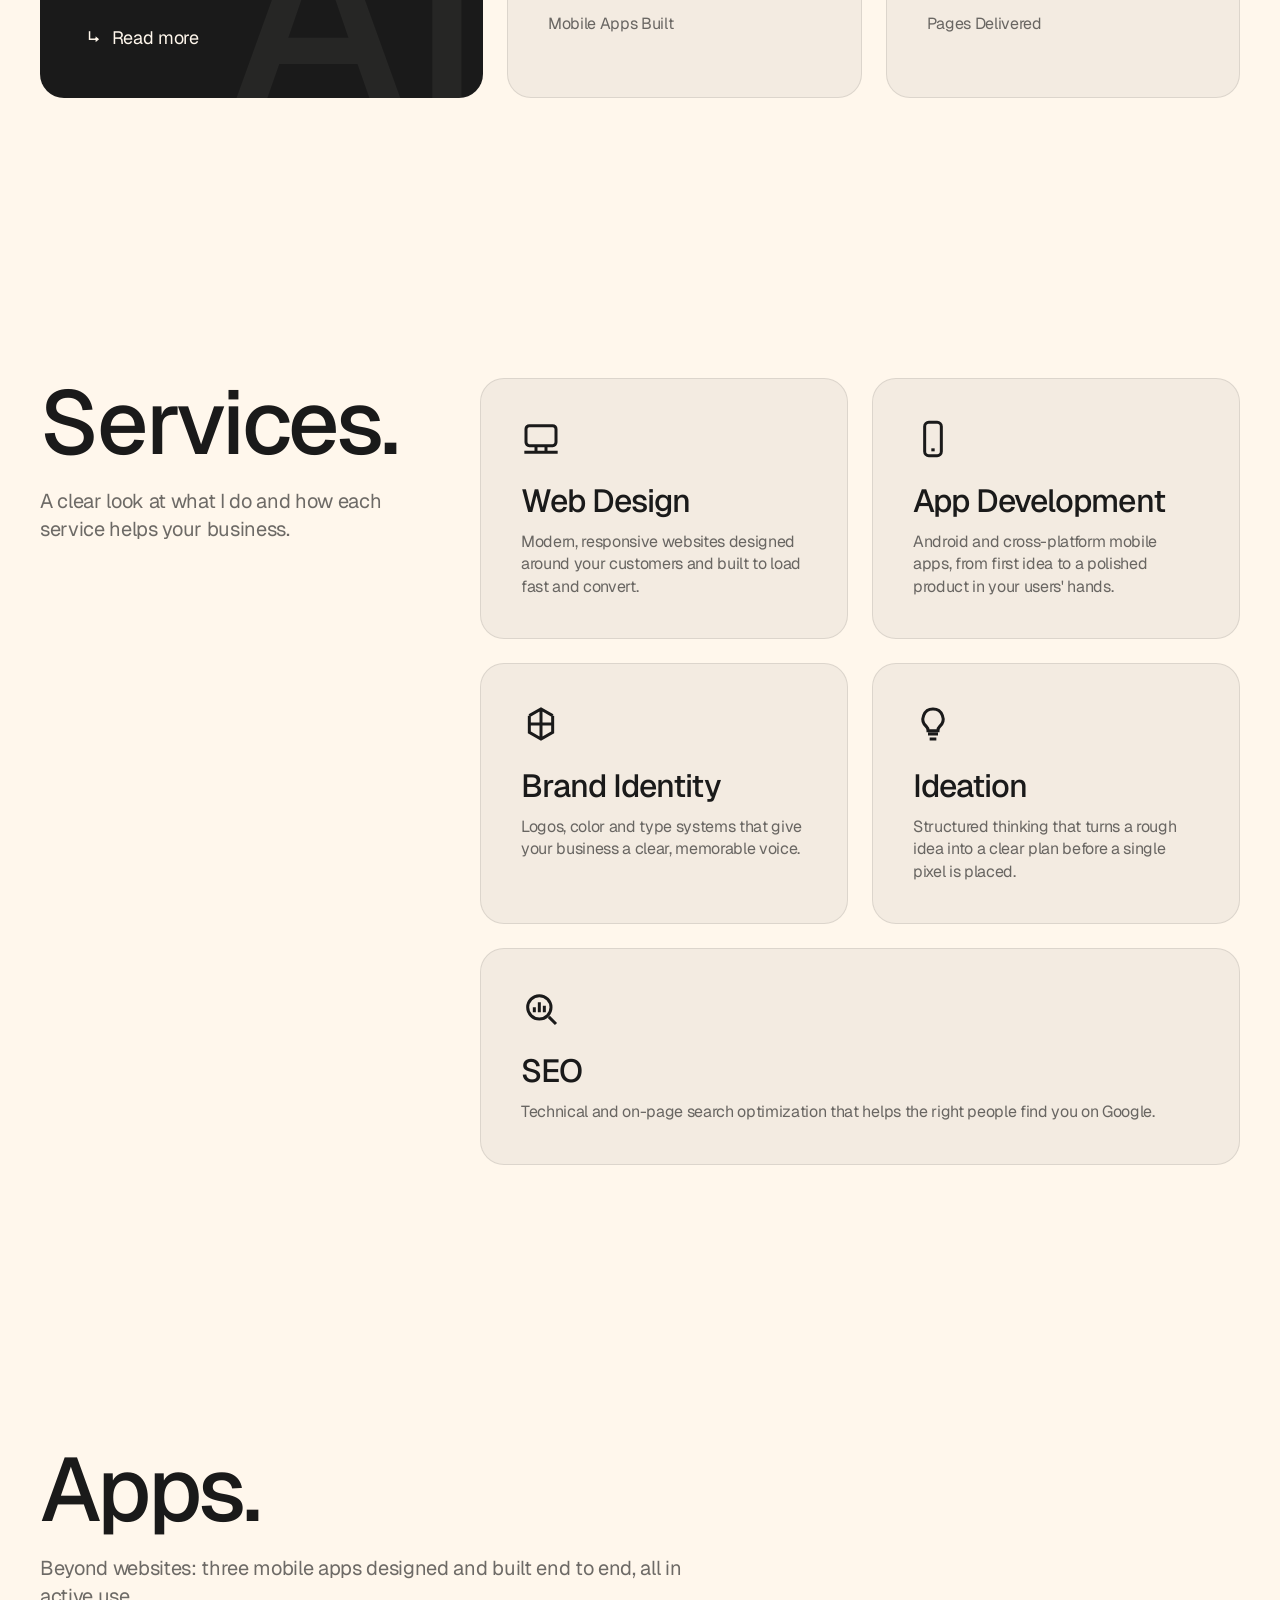
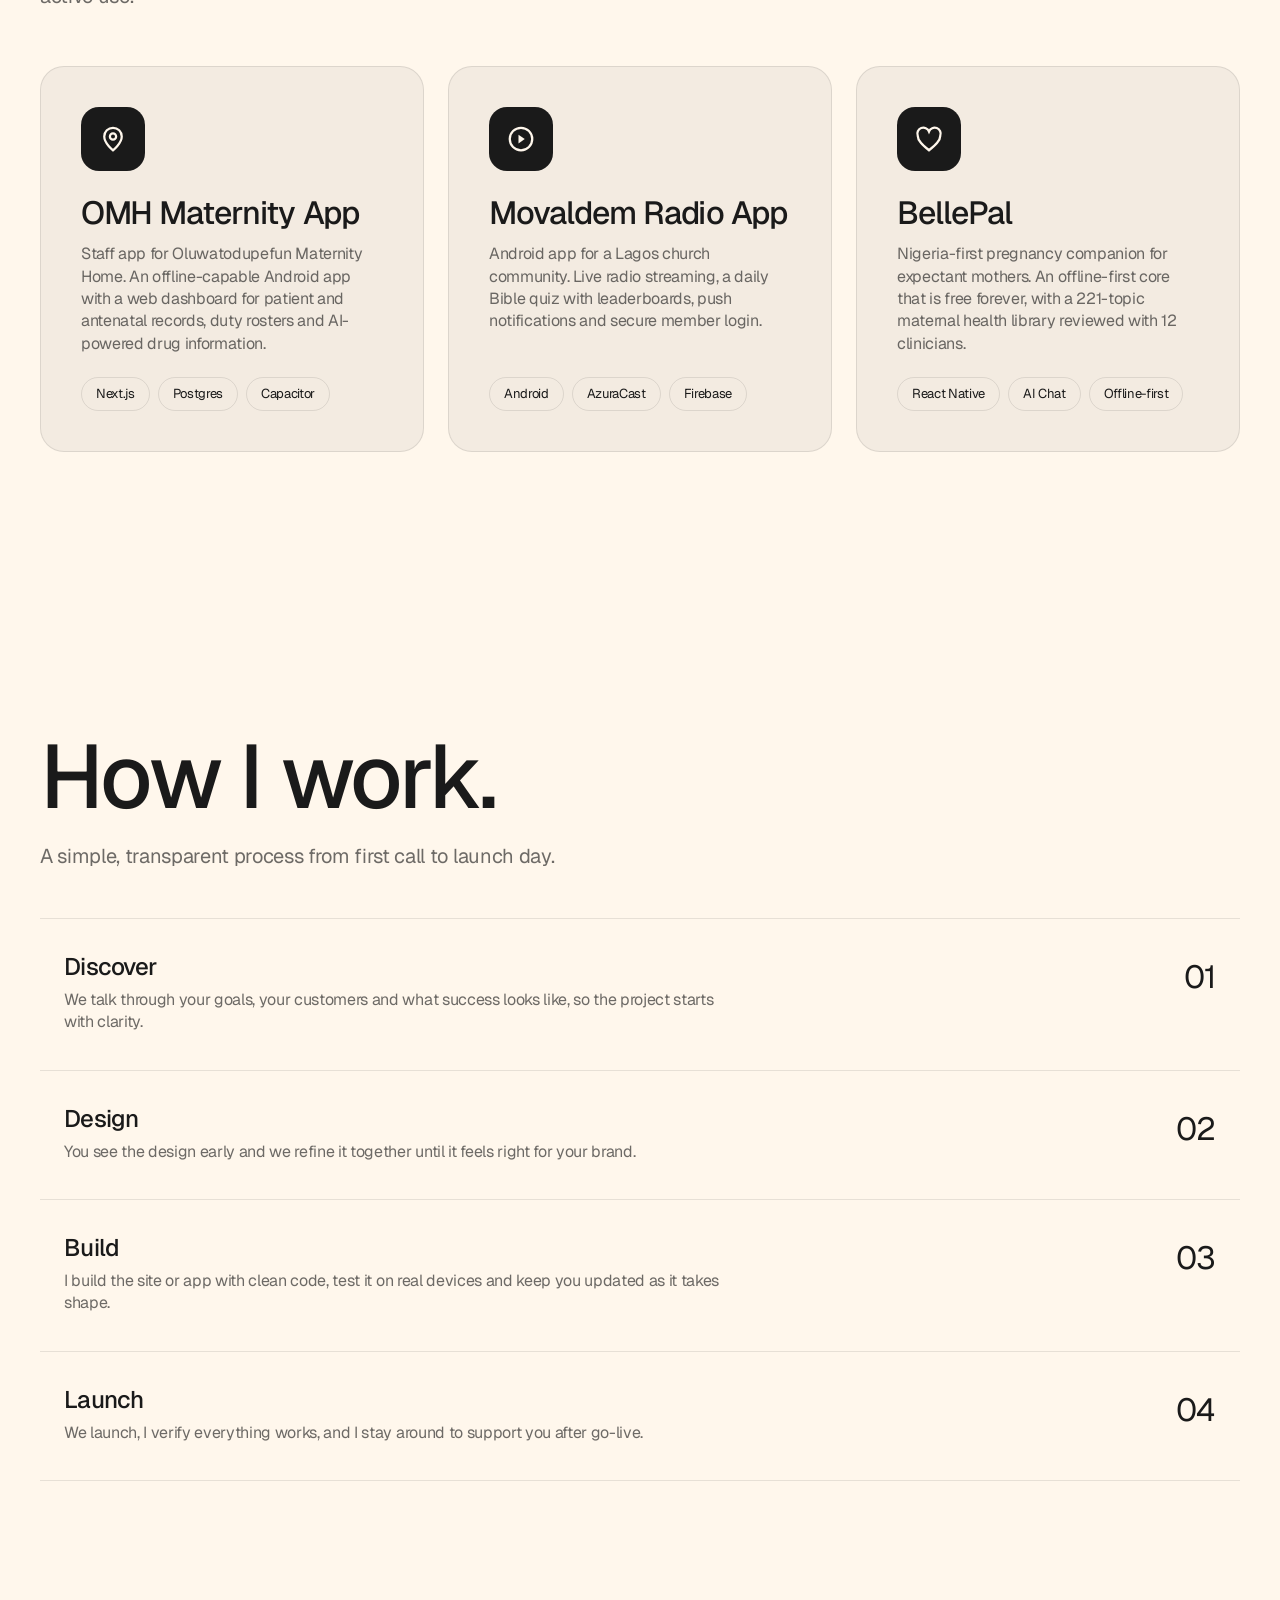
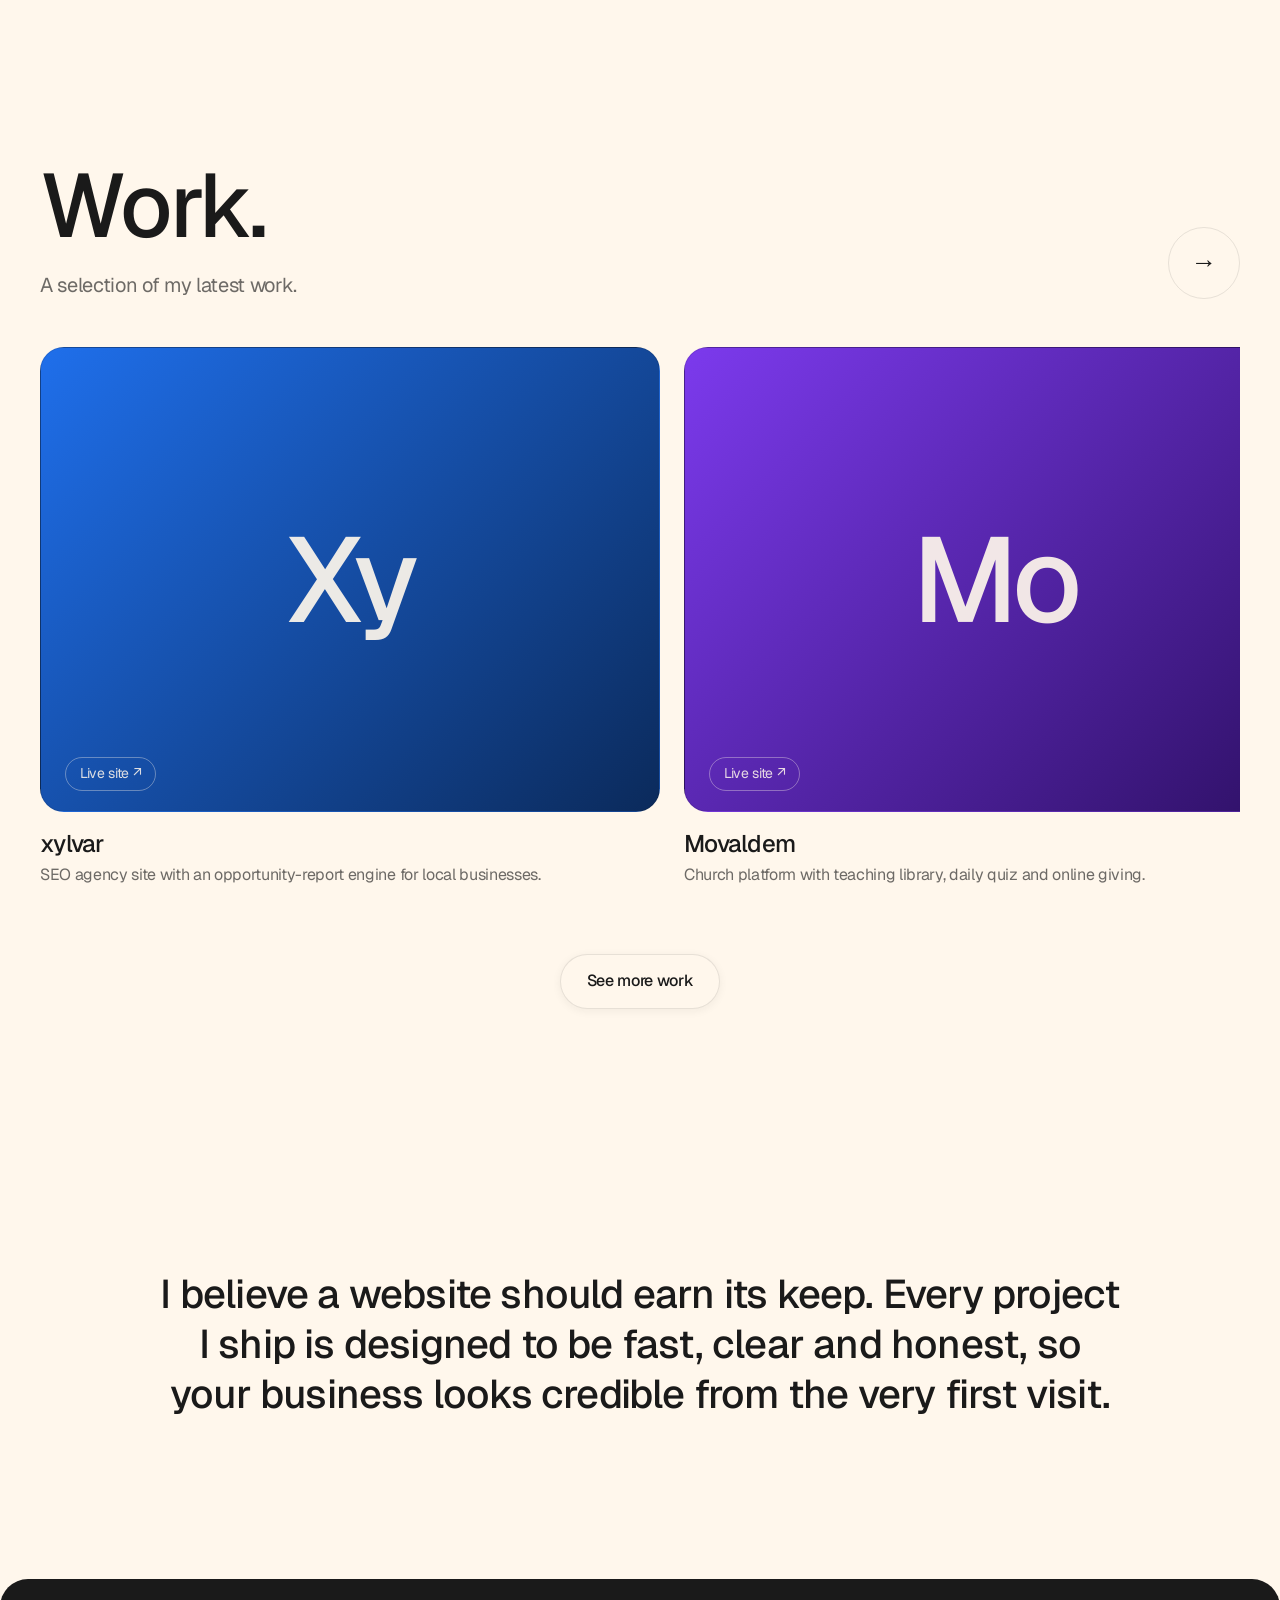
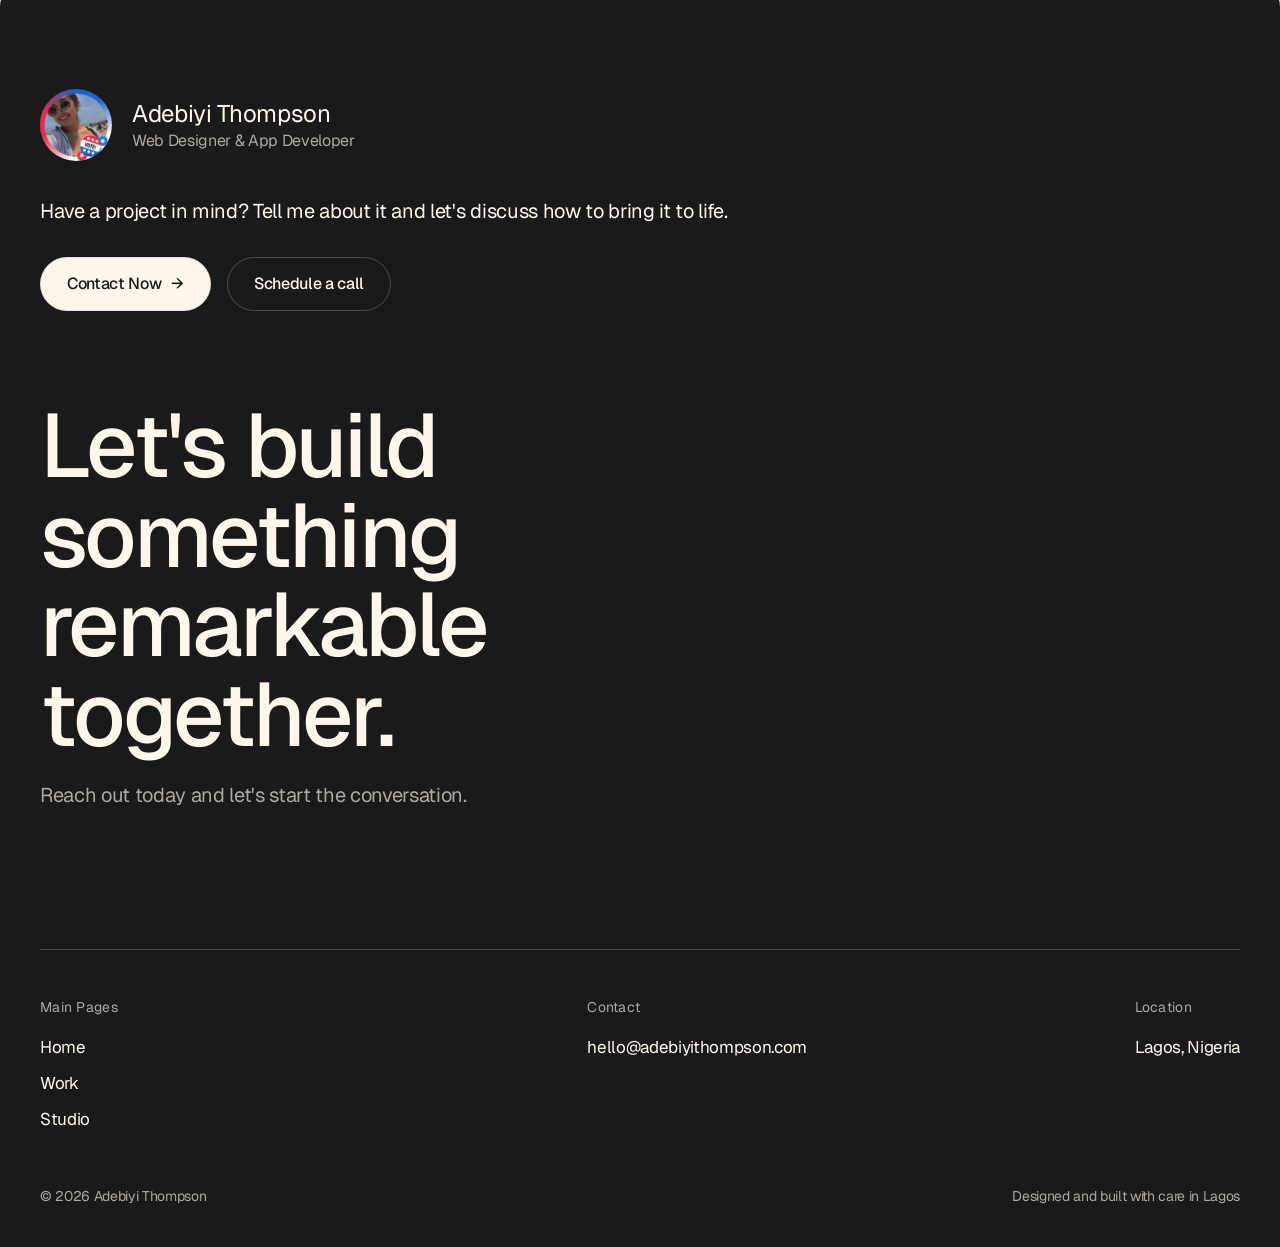
==== commit 194bc193: "Port new portfolio build: Sameera-style mobile-first redesign Replaces the cinematic single-page bui" ====
--- a/index.html
+++ b/index.html
@@ -3,162 +3,223 @@
 <head>
 <meta charset="UTF-8">
 <meta name="viewport" content="width=device-width, initial-scale=1.0">
-<title>Adebiyi Thompson: Web Designer | Teta Digitals</title>
-<meta name="description" content="Adebiyi Thompson designs and builds cinematic, mobile-first websites, brands and SEO growth engines for clients worldwide.">
+<title>Adebiyi Thompson: Web Designer &amp; App Developer in Lagos</title>
+<meta name="description" content="Adebiyi Thompson is a web designer and app developer in Lagos, Nigeria, building fast, honest websites and mobile apps for growing businesses.">
 <link rel="preconnect" href="https://fonts.googleapis.com">
 <link rel="preconnect" href="https://fonts.gstatic.com" crossorigin>
-<link href="https://fonts.googleapis.com/css2?family=Syne:wght@600;700;800&family=Inter:wght@400;500;600&display=swap" rel="stylesheet">
-<link rel="stylesheet" href="styles.css">
+<link href="https://fonts.googleapis.com/css2?family=Geist:wght@100..900&display=swap" rel="stylesheet">
+<link rel="stylesheet" href="assets/css/style.css">
+<link rel="icon" href="assets/img/portrait.jpg">
 </head>
 <body>
-<div id="preloader"><div class="pl-mark">TETA<span>.</span></div></div>
-<div id="page-veil"></div>
-
-<nav class="pill-nav">
-<span class="brand-dot">TETA<span>.</span></span>
-<a class="nl" href="#work">Work</a>
-<a class="nl" href="#services">Services</a>
-<a class="nl" href="#about">About</a>
-<a class="nl" href="#contact">Contact</a>
-<button class="burger" aria-label="Open menu"><span></span><span></span><span></span></button>
+
+<nav class="nav" aria-label="Main navigation">
+  <a class="brand" href="index.html" aria-label="Adebiyi Thompson home"><span class="brand-mark"></span>AT.</a>
+  <ul class="nav-links">
+    <li><a href="index.html" class="active">Home</a></li>
+    <li><a href="works.html">Work</a></li>
+    <li><a href="studio.html">Studio</a></li>
+  </ul>
+  <a class="btn" href="mailto:hello@adebiyithompson.com">Get in touch</a>
+  <button class="burger" id="burger" aria-label="Open menu" aria-expanded="false"><span></span><span></span><span></span></button>
 </nav>
 <div class="mobile-menu" id="mobileMenu">
-<button class="mclose" aria-label="Close menu">&times;</button>
-<a href="#work">Work</a><a href="#services">Services</a><a href="#about">About</a><a href="#contact">Contact</a>
+  <a href="index.html">Home</a>
+  <a href="works.html">Work</a>
+  <a href="studio.html">Studio</a>
+  <a class="btn" href="mailto:hello@adebiyithompson.com">Get in touch</a>
 </div>
 
-<header class="hero" id="top">
-<div class="hero-media"><img src="images/work/esriltor.jpg" alt="">
-<img src="images/work/bomorn.jpg" alt="">
-<img src="images/work/xylvar.jpg" alt="">
-<img src="images/work/litmern.jpg" alt=""></div>
-<div class="container hero-inner">
-<div class="hero-kicker"><span class="pulse"></span>Available for freelance · 2026</div>
-<h1 class="hero-title"><span class="mask"><span class="ch">A</span><span class="ch">D</span><span class="ch">E</span><span class="ch">B</span><span class="ch">I</span><span class="ch">Y</span><span class="ch">I</span></span><span class="mask outline"><span class="ch">T</span><span class="ch">H</span><span class="ch">O</span><span class="ch">M</span><span class="ch">P</span><span class="ch">S</span><span class="ch">O</span><span class="ch">N</span></span></h1>
-<div class="hero-sub">
-<p>I design and build cinematic, mobile-first websites for brands that want to be remembered · then make them rank.</p>
-<div class="hero-ctas"><a class="btn solid" href="#work">See the work</a><a class="btn ghost" href="#contact">Say hello</a></div>
+<header class="hero">
+  <div class="wrap hero-grid">
+    <h1>Web Designer<br><span class="amp">&amp;</span> App Developer</h1>
+    <div class="hero-photo" role="img" aria-label="Portrait placeholder monogram"><span class="mono">AT</span></div>
+    <p class="hero-intro">Hello, I'm Adebiyi Thompson, a web designer and app developer in Lagos, Nigeria, building fast, honest websites and mobile apps for businesses that want to grow.</p>
+  </div>
+</header>
+
+<div class="strip" aria-label="Selected clients and projects">
+  <div class="marquee"><div class="marquee-track" id="logoTrack">
+    <span class="logo-pill"><i></i>xylvar</span><span class="logo-pill"><i></i>Movaldem</span><span class="logo-pill"><i></i>Esriltor</span><span class="logo-pill"><i></i>Premier HVAC</span><span class="logo-pill"><i></i>Bomorn Haven</span><span class="logo-pill"><i></i>ZoeSmile</span><span class="logo-pill"><i></i>Litmern Consults</span><span class="logo-pill"><i></i>SAG Ministry</span><span class="logo-pill"><i></i>Marksheet</span><span class="logo-pill"><i></i>VoltEdge</span>
+  </div></div>
 </div>
+
+<section id="about" aria-label="About me">
+  <div class="wrap bento">
+    <div class="card about-dark reveal">
+      <h2>About Me</h2>
+      <a class="read-more" href="studio.html"><span class="arr">↳</span> Read more</a>
+    </div>
+    <div class="card reveal" data-delay="80">
+      <h3 class="about-name">Adebiyi Thompson</h3>
+      <p class="about-bio">I'm an independent web designer and app developer based in Lagos. I design and build websites, brands and mobile apps with care, and I keep every project honest: real work, real results, no fluff.</p>
+    </div>
+    <div class="card reveal" data-delay="140">
+      <div class="stat-num">11+</div>
+      <div class="stat-label">Websites Shipped</div>
+    </div>
+    <div class="card reveal" data-delay="200">
+      <div class="stat-num">3</div>
+      <div class="stat-label">Mobile Apps Built</div>
+    </div>
+    <div class="card reveal" data-delay="260">
+      <div class="stat-num">94+</div>
+      <div class="stat-label">Pages Delivered</div>
+    </div>
+  </div>
+</section>
+
+<section id="services" aria-label="Services">
+  <div class="wrap services-layout">
+    <div class="reveal sec-head-row">
+      <h2 class="sec-head">Services.</h2>
+      <p class="sec-sub">A clear look at what I do and how each service helps your business.</p>
+    </div>
+    <div class="svc-grid">
+      <div class="card reveal" data-delay="60">
+        <div class="svc-icon"><svg viewBox="0 0 24 24" fill="none" stroke="currentColor" stroke-width="1.8"><rect x="3" y="4" width="18" height="12" rx="2"/><path d="M2 20h20M9 16v4M15 16v4"/></svg></div>
+        <h3 class="svc-title">Web Design</h3>
+        <p class="svc-desc">Modern, responsive websites designed around your customers and built to load fast and convert.</p>
+      </div>
+      <div class="card reveal" data-delay="120">
+        <div class="svc-icon"><svg viewBox="0 0 24 24" fill="none" stroke="currentColor" stroke-width="1.8"><rect x="7" y="2" width="10" height="20" rx="2.5"/><path d="M11 18.5h2"/></svg></div>
+        <h3 class="svc-title">App Development</h3>
+        <p class="svc-desc">Android and cross-platform mobile apps, from first idea to a polished product in your users' hands.</p>
+      </div>
+      <div class="card reveal" data-delay="180">
+        <div class="svc-icon"><svg viewBox="0 0 24 24" fill="none" stroke="currentColor" stroke-width="1.8"><path d="M12 3v18M5 7l7-4 7 4M5 7v10l7 4 7-4V7"/><path d="M5 12h14"/></svg></div>
+        <h3 class="svc-title">Brand Identity</h3>
+        <p class="svc-desc">Logos, color and type systems that give your business a clear, memorable voice.</p>
+      </div>
+      <div class="card reveal" data-delay="240">
+        <div class="svc-icon"><svg viewBox="0 0 24 24" fill="none" stroke="currentColor" stroke-width="1.8"><path d="M9 18h6M10 21h4M12 3a6 6 0 0 0-4 10.5c.8.7 1 1.5 1 2.5h6c0-1 .2-1.8 1-2.5A6 6 0 0 0 12 3z"/></svg></div>
+        <h3 class="svc-title">Ideation</h3>
+        <p class="svc-desc">Structured thinking that turns a rough idea into a clear plan before a single pixel is placed.</p>
+      </div>
+      <div class="card svc-wide reveal" data-delay="300">
+        <div class="svc-icon"><svg viewBox="0 0 24 24" fill="none" stroke="currentColor" stroke-width="1.8"><circle cx="11" cy="11" r="7"/><path d="M21 21l-4.3-4.3M8 11v3M11 8v6M14 10v4"/></svg></div>
+        <h3 class="svc-title">SEO</h3>
+        <p class="svc-desc">Technical and on-page search optimization that helps the right people find you on Google.</p>
+      </div>
+    </div>
+  </div>
+</section>
+
+<section id="apps" aria-label="Mobile apps">
+  <div class="wrap">
+    <div class="reveal">
+      <h2 class="sec-head">Apps.</h2>
+      <p class="sec-sub">Beyond websites: three mobile apps designed and built end to end, all in active use.</p>
+    </div>
+    <div class="apps-grid">
+      <div class="card app-card reveal" data-delay="60">
+        <div class="app-icon"><svg viewBox="0 0 24 24" fill="none" stroke="currentColor" stroke-width="1.8"><path d="M12 21s-7-5.5-7-11a7 7 0 0 1 14 0c0 5.5-7 11-7 11z"/><circle cx="12" cy="10" r="2.5"/></svg></div>
+        <h3 class="app-name">OMH Maternity App</h3>
+        <p class="app-desc">Staff app for Oluwatodupefun Maternity Home. An offline-capable Android app with a web dashboard for patient and antenatal records, duty rosters and AI-powered drug information.</p>
+        <div class="stack"><span>Next.js</span><span>Postgres</span><span>Capacitor</span></div>
+      </div>
+      <div class="card app-card reveal" data-delay="140">
+        <div class="app-icon"><svg viewBox="0 0 24 24" fill="none" stroke="currentColor" stroke-width="1.8"><circle cx="12" cy="12" r="9"/><path d="M10 8.5l5 3.5-5 3.5z" fill="currentColor" stroke="none"/></svg></div>
+        <h3 class="app-name">Movaldem Radio App</h3>
+        <p class="app-desc">Android app for a Lagos church community. Live radio streaming, a daily Bible quiz with leaderboards, push notifications and secure member login.</p>
+        <div class="stack"><span>Android</span><span>AzuraCast</span><span>Firebase</span></div>
+      </div>
+      <div class="card app-card reveal" data-delay="220">
+        <div class="app-icon"><svg viewBox="0 0 24 24" fill="none" stroke="currentColor" stroke-width="1.8"><path d="M12 21C7 17 3 13.5 3 9.5A4.5 4.5 0 0 1 12 6a4.5 4.5 0 0 1 9 3.5c0 4-4 7.5-9 11.5z"/></svg></div>
+        <h3 class="app-name">BellePal</h3>
+        <p class="app-desc">Nigeria-first pregnancy companion for expectant mothers. An offline-first core that is free forever, with a 221-topic maternal health library reviewed with 12 clinicians.</p>
+        <div class="stack"><span>React Native</span><span>AI Chat</span><span>Offline-first</span></div>
+      </div>
+    </div>
+  </div>
+</section>
+
+<section id="process" aria-label="How I work">
+  <div class="wrap">
+    <div class="reveal" style="margin-bottom:48px">
+      <h2 class="sec-head">How I work.</h2>
+      <p class="sec-sub">A simple, transparent process from first call to launch day.</p>
+    </div>
+    <div class="reveal">
+      <div class="prow"><div><h3>Discover</h3><p>We talk through your goals, your customers and what success looks like, so the project starts with clarity.</p></div><span class="num">01</span></div>
+      <div class="prow"><div><h3>Design</h3><p>You see the design early and we refine it together until it feels right for your brand.</p></div><span class="num">02</span></div>
+      <div class="prow"><div><h3>Build</h3><p>I build the site or app with clean code, test it on real devices and keep you updated as it takes shape.</p></div><span class="num">03</span></div>
+      <div class="prow"><div><h3>Launch</h3><p>We launch, I verify everything works, and I stay around to support you after go-live.</p></div><span class="num">04</span></div>
+    </div>
+  </div>
+</section>
+
+<section id="work" aria-label="Selected work">
+  <div class="wrap">
+    <div class="work-head reveal">
+      <div>
+        <h2 class="sec-head">Work.</h2>
+        <p class="sec-sub">A selection of my latest work.</p>
+      </div>
+      <button class="arrow-btn" data-carousel-next="workTrack" aria-label="Scroll work carousel">→</button>
+    </div>
+  </div>
+  <div class="wrap">
+    <div class="carousel reveal" id="workTrack">
+      <article class="work-card"><a href="https://xylvar.pages.dev" target="_blank" rel="noopener">
+        <div class="work-visual" style="background:linear-gradient(135deg,#1f6feb,#0b2a5b)"><span class="wi">Xy</span><span class="wt">Live site ↗</span></div>
+        <h3 class="work-title">xylvar</h3><p class="work-desc">SEO agency site with an opportunity-report engine for local businesses.</p></a></article>
+      <article class="work-card"><a href="https://movaldem.teta.dpdns.org" target="_blank" rel="noopener">
+        <div class="work-visual" style="background:linear-gradient(135deg,#7c3aed,#2e1065)"><span class="wi">Mo</span><span class="wt">Live site ↗</span></div>
+        <h3 class="work-title">Movaldem</h3><p class="work-desc">Church platform with teaching library, daily quiz and online giving.</p></a></article>
+      <article class="work-card"><a href="https://julieellis1.github.io/portfolio-demos/esriltor/" target="_blank" rel="noopener">
+        <div class="work-visual" style="background:linear-gradient(135deg,#0f766e,#042f2e)"><span class="wi">Es</span><span class="wt">Live site ↗</span></div>
+        <h3 class="work-title">Esriltor</h3><p class="work-desc">Estate agency site with listings, property pages and a sell journey.</p></a></article>
+      <article class="work-card"><a href="https://julieellis1.github.io/portfolio-demos/premier-hvac/" target="_blank" rel="noopener">
+        <div class="work-visual" style="background:linear-gradient(135deg,#ea580c,#431407)"><span class="wi">PH</span><span class="wt">Live site ↗</span></div>
+        <h3 class="work-title">Premier HVAC</h3><p class="work-desc">Las Vegas HVAC company site with booking widget and service pages.</p></a></article>
+      <article class="work-card"><a href="https://zoesmile.teta.dpdns.org" target="_blank" rel="noopener">
+        <div class="work-visual" style="background:linear-gradient(135deg,#0ea5e9,#0c2a4a)"><span class="wi">ZS</span><span class="wt">Live site ↗</span></div>
+        <h3 class="work-title">ZoeSmile</h3><p class="work-desc">Dental clinic platform with treatments, booking and patient info.</p></a></article>
+      <article class="work-card"><a href="https://julieellis1.github.io/portfolio-demos/voltedge/" target="_blank" rel="noopener">
+        <div class="work-visual" style="background:linear-gradient(135deg,#eab308,#422006)"><span class="wi">Vo</span><span class="wt">Live site ↗</span></div>
+        <h3 class="work-title">VoltEdge</h3><p class="work-desc">Electronics e-commerce demo with cart, checkout and 12 products.</p></a></article>
+    </div>
+    <div class="center reveal"><a class="btn" href="works.html">See more work</a></div>
+  </div>
+</section>
+
+<div class="statement reveal">
+  <div class="wrap"><p>I believe a website should earn its keep. Every project I ship is designed to be fast, clear and honest, so your business looks credible from the very first visit.</p></div>
 </div>
-<div class="ticker" aria-hidden="true"><div class="track">
-<span><b>&#9679;</b> Web Design &nbsp;<b>&#9679;</b> SEO &nbsp;<b>&#9679;</b> Branding &nbsp;<b>&#9679;</b> Ideation &nbsp;</span>
-<span><b>&#9679;</b> Web Design &nbsp;<b>&#9679;</b> SEO &nbsp;<b>&#9679;</b> Branding &nbsp;<b>&#9679;</b> Ideation &nbsp;</span>
-</div></div>
-</header>
-
-<section class="section" id="about"><div class="container">
-<span class="eyebrow rv">About</span>
-<p class="intro-text" data-char-hl>I design and build websites that win clients, rank on Google, and look like a million dollars.</p>
-<p class="intro-sub rv">I&rsquo;m Adebiyi Thompson, a web designer in Lagos working with clients worldwide. My work is minimal on the surface and meticulous underneath: fast pages, clear messages, and designs that give small businesses the presence of much larger ones.</p>
-</div></section>
-
-<section class="section cube-sec" id="services"><div class="container">
-<span class="eyebrow rv">Services</span>
-<h2 class="sec-title rv">Four disciplines, <span class="accent">one standard.</span></h2>
-</div>
-<div class="cube-pin">
-<div class="cube-stage"><div class="cube"><div class="face" style="transform:rotateY(0deg) translateZ(280px)"><div>
-<span class="fn">01 / Service</span><h3>Web Design</h3><p>Custom, mobile-first websites designed to convert visitors into customers. No templates, no page builders, just fast hand-built pages.</p></div></div>
-<div class="face" style="transform:rotateY(90deg) translateZ(280px)"><div>
-<span class="fn">02 / Service</span><h3>SEO</h3><p>Technical audits, on-page fixes and monthly retainers backed by live SERP data. Plain-English reporting, no vanity metrics.</p></div></div>
-<div class="face" style="transform:rotateY(180deg) translateZ(280px)"><div>
-<span class="fn">03 / Service</span><h3>Branding</h3><p>Identities with a point of view. Logos, color systems and art direction that make small businesses look established.</p></div></div>
-<div class="face" style="transform:rotateY(-90deg) translateZ(280px)"><div>
-<span class="fn">04 / Service</span><h3>Ideation</h3><p>Naming, concepts and creative direction. The thinking before the pixels, so the pixels have something to say.</p></div></div></div></div>
-<div class="cube-hint">Scroll to rotate</div>
-</div>
-<div class="container"><div class="svc-fallback"><div class="svc-card rv"><span class="fn">01</span><h3>Web Design</h3><p>Custom, mobile-first websites designed to convert visitors into customers. No templates, no page builders, just fast hand-built pages.</p></div>
-<div class="svc-card rv"><span class="fn">02</span><h3>SEO</h3><p>Technical audits, on-page fixes and monthly retainers backed by live SERP data. Plain-English reporting, no vanity metrics.</p></div>
-<div class="svc-card rv"><span class="fn">03</span><h3>Branding</h3><p>Identities with a point of view. Logos, color systems and art direction that make small businesses look established.</p></div>
-<div class="svc-card rv"><span class="fn">04</span><h3>Ideation</h3><p>Naming, concepts and creative direction. The thinking before the pixels, so the pixels have something to say.</p></div></div></div>
-</section>
-
-<section class="section" id="work"><div class="container">
-<span class="eyebrow rv">Selected Work</span>
-<h2 class="sec-title rv">Work that <span class="accent">speaks</span> quietly, but lands loudly.</h2>
-</div>
-<div class="work-marquee" aria-hidden="true"><div class="track">
-<span>Selected Work · Selected Work · Selected Work ·&nbsp;</span>
-<span>Selected Work · Selected Work · Selected Work ·&nbsp;</span>
-</div></div>
-<div class="container" style="margin-top:2rem"><a class="work-row" href="https://xylvar.pages.dev" target="_blank" rel="noopener" data-img="images/work/xylvar.jpg">
-<span class="wn">/01</span><h3>xylvar</h3><span class="wcat">SEO Agency Website &middot; 2026</span><span class="warrow">&rarr;</span></a>
-<a class="work-row" href="https://movaldem.teta.dpdns.org" target="_blank" rel="noopener" data-img="images/work/movaldem.jpg">
-<span class="wn">/02</span><h3>Movaldem Church Platform</h3><span class="wcat">Church Platform &middot; 2026</span><span class="warrow">&rarr;</span></a>
-<a class="work-row" href="https://julieellis1.github.io/portfolio-demos/esriltor/" target="_blank" rel="noopener" data-img="images/work/esriltor.jpg">
-<span class="wn">/03</span><h3>Esriltor</h3><span class="wcat">Estate Agency &middot; 2026</span><span class="warrow">&rarr;</span></a>
-<a class="work-row" href="https://julieellis1.github.io/portfolio-demos/premier-hvac/" target="_blank" rel="noopener" data-img="images/work/hvac.jpg">
-<span class="wn">/04</span><h3>Premier HVAC</h3><span class="wcat">HVAC Company &middot; 2026</span><span class="warrow">&rarr;</span></a>
-<a class="work-row" href="https://julieellis1.github.io/portfolio-demos/bomorn-haven/" target="_blank" rel="noopener" data-img="images/work/bomorn.jpg">
-<span class="wn">/05</span><h3>Bomorn Haven</h3><span class="wcat">Restaurant &middot; 2026</span><span class="warrow">&rarr;</span></a>
-<a class="work-row" href="https://zoesmile.teta.dpdns.org" target="_blank" rel="noopener" data-img="images/work/zoesmile.jpg">
-<span class="wn">/06</span><h3>ZoeSmile Dental</h3><span class="wcat">Dental Clinic &middot; 2026</span><span class="warrow">&rarr;</span></a>
-<a class="work-row" href="https://julieellis1.github.io/portfolio-demos/litmern-consults/" target="_blank" rel="noopener" data-img="images/work/litmern.jpg">
-<span class="wn">/07</span><h3>Litmern Consults</h3><span class="wcat">Consulting Firm &middot; 2026</span><span class="warrow">&rarr;</span></a>
-<a class="work-row" href="https://test.teta.dpdns.org" target="_blank" rel="noopener" data-img="images/work/sag.jpg">
-<span class="wn">/08</span><h3>SAG Ministry</h3><span class="wcat">Ministry Website &middot; 2026</span><span class="warrow">&rarr;</span></a>
-<a class="work-row" href="https://marksheet.top" target="_blank" rel="noopener" data-img="images/work/marksheet.jpg">
-<span class="wn">/09</span><h3>Marksheet</h3><span class="wcat">School Platform &middot; 2026</span><span class="warrow">&rarr;</span></a>
-<a class="work-row" href="https://omh.teta.dpdns.org" target="_blank" rel="noopener" data-img="images/work/clinic.jpg">
-<span class="wn">/10</span><h3>Clinic Staff App</h3><span class="wcat">Hospital Web App &middot; 2026</span><span class="warrow">&rarr;</span></a>
-<a class="work-row" href="https://julieellis1.github.io/portfolio-demos/voltedge/" target="_blank" rel="noopener" data-img="images/work/voltedge.jpg">
-<span class="wn">/11</span><h3>VoltEdge</h3><span class="wcat">E-commerce Store &middot; 2026</span><span class="warrow">&rarr;</span></a></div>
-</section>
-<div id="hover-preview"><img src="" alt=""></div>
-
-<section class="section stats"><div class="container">
-<div class="stat-grid">
-<div class="stat rv"><b data-count="11">0</b><span>Live projects shipped</span></div>
-<div class="stat rv"><b data-count="94">0<span class="suffix">+</span></b><span>Pages designed and built</span></div>
-<div class="stat rv"><b data-count="10">0</b><span>Industries covered</span></div>
-<div class="stat rv"><b data-count="4">0</b><span>Core services</span></div>
-</div></div></section>
-
-<section class="section"><div class="container">
-<span class="eyebrow rv">Process</span>
-<h2 class="sec-title rv">From first call to <span class="accent">launch day.</span></h2>
-<div class="steps">
-<div class="step rv"><div class="num">01</div><h3>Discover</h3><p>We talk through your goals, audience and what success looks like. You get a fixed scope and price in writing.</p></div>
-<div class="step rv"><div class="num">02</div><h3>Design</h3><p>Concepts become layouts. You review real designs, not wireframe promises, with two revision rounds.</p></div>
-<div class="step rv"><div class="num">03</div><h3>Build</h3><p>Hand-built, mobile-first pages with clean code, fast loads and on-page SEO baked in from day one.</p></div>
-<div class="step rv"><div class="num">04</div><h3>Launch &amp; Support</h3><p>Tested on desktop and mobile, deployed, and measured. Then optional SEO retainers keep it climbing.</p></div>
-</div></div></section>
-
-<section class="section" style="background:var(--bg2);border-top:1px solid var(--line);border-bottom:1px solid var(--line)"><div class="container">
-<span class="eyebrow rv">FAQ</span>
-<h2 class="sec-title rv">Straight <span class="accent">answers.</span></h2>
-<div class="accordion"><div class="acc-item"><button class="acc-q">What services do you offer?<span class="plus">+</span></button><div class="acc-a"><p>Web design and development, SEO (audits and monthly retainers), branding, and ideation. Most clients come for a website and stay for the growth work.</p></div></div>
-<div class="acc-item"><button class="acc-q">How much does a website cost?<span class="plus">+</span></button><div class="acc-a"><p>Every project is scoped in writing before work starts, so you get a fixed quote, not a surprise. Tell me about your project and I will price it plainly.</p></div></div>
-<div class="acc-item"><button class="acc-q">How long does a typical build take?<span class="plus">+</span></button><div class="acc-a"><p>A focused business site usually ships in two to four weeks. Larger platforms are broken into milestones with something live at each step.</p></div></div>
-<div class="acc-item"><button class="acc-q">Do you only build websites?<span class="plus">+</span></button><div class="acc-a"><p>No. I also ship web apps and Android apps from the same codebase, and run SEO retainers with monthly reporting.</p></div></div>
-<div class="acc-item"><button class="acc-q">Will my site work well on phones?<span class="plus">+</span></button><div class="acc-a"><p>Every build is mobile-first and tested on desktop and mobile before it ships. Most of your visitors will meet you on a phone.</p></div></div>
-<div class="acc-item"><button class="acc-q">How do we start?<span class="plus">+</span></button><div class="acc-a"><p>Send a message about your project. You will get a straight answer on fit, scope and price, and if I cannot move your needle I will tell you before you pay.</p></div></div></div>
-</div></section>
-
-<section class="section cta" id="contact"><div class="container">
-<div class="cta-wave" data-wave>LET'S BUILD</div>
-<p class="rv">Have a project in mind? Tell me about it and you will get a straight answer on fit, scope and price.</p>
-<div class="rv" style="display:flex;gap:1rem;justify-content:center;flex-wrap:wrap">
-<a class="btn solid" href="mailto:hello@adebiyithompson.com">Say hello</a>
-<a class="btn ghost" href="#work">Browse the work</a>
-</div></div></section>
-
-<footer><div class="container">
-<div class="foot-grid">
-<div><div class="foot-brand">TETA<span>.</span></div>
-<p style="color:var(--muted);font-size:.93rem;max-width:300px;margin-top:1rem">Cinematic websites, brands and SEO for clients worldwide. Designed and built by Adebiyi Thompson.</p></div>
-<div><h5>Menu</h5><ul><li><a href="#work">Work</a></li><li><a href="#services">Services</a></li><li><a href="#about">About</a></li><li><a href="#contact">Contact</a></li></ul></div>
-<div><h5>Services</h5><ul><li>Web Design</li><li>SEO</li><li>Branding</li><li>Ideation</li></ul></div>
-<div><h5>Contact</h5><ul><li><a href="mailto:hello@adebiyithompson.com">hello@adebiyithompson.com</a></li><li>Lagos, Nigeria</li><li>Worldwide, remote</li></ul></div>
-</div>
-<div class="foot-bottom">
-<span>&copy; <span class="js-year">2026</span> Teta Digitals. All rights reserved.</span>
-<span><a href="#top" onclick="window.__tetaScrollTo&&window.__tetaScrollTo('#top');return false;">Back to top &uarr;</a></span>
-</div></div></footer>
-
-<script src="vendor/gsap.min.js"></script>
-<script src="vendor/ScrollTrigger.min.js"></script>
-<script src="vendor/lenis.min.js"></script>
-<script src="site.js"></script>
+
+<section class="cta-section" aria-label="Contact">
+  <div class="cta">
+    <div class="wrap">
+      <div class="cta-top reveal">
+        <img class="avatar" src="assets/img/portrait.jpg" alt="Adebiyi Thompson">
+        <div><div class="cta-name">Adebiyi Thompson</div><div class="cta-role">Web Designer &amp; App Developer</div></div>
+      </div>
+      <p class="cta-pitch reveal">Have a project in mind? Tell me about it and let's discuss how to bring it to life.</p>
+      <div class="cta-btns reveal">
+        <a class="btn btn-solid" href="mailto:hello@adebiyithompson.com">Contact Now <span>→</span></a>
+        <a class="btn btn-outline" href="mailto:hello@adebiyithompson.com?subject=Schedule%20a%20call">Schedule a call</a>
+      </div>
+      <h2 class="reveal">Let's build something remarkable together.</h2>
+      <p class="cta-sub reveal">Reach out today and let's start the conversation.</p>
+    </div>
+    <footer>
+      <div class="wrap">
+        <div class="foot-grid">
+          <div><div class="foot-label">Main Pages</div><ul class="foot-links"><li><a href="index.html">Home</a></li><li><a href="works.html">Work</a></li><li><a href="studio.html">Studio</a></li></ul></div>
+          <div><div class="foot-label">Contact</div><a class="foot-mail" href="mailto:hello@adebiyithompson.com">hello@adebiyithompson.com</a></div>
+          <div><div class="foot-label">Location</div><p style="font-size:17px">Lagos, Nigeria</p></div>
+        </div>
+        <div class="foot-base"><span>© <span id="year">2026</span> Adebiyi Thompson</span><span>Designed and built with care in Lagos</span></div>
+      </div>
+    </footer>
+  </div>
+</section>
+
+<script src="assets/js/main.js"></script>
+<script>
+// duplicate marquee content for a seamless loop
+(function(){var t=document.getElementById('logoTrack');if(t){t.innerHTML+=t.innerHTML;}})();
+</script>
 </body>
-</html>+</html>
--- a/assets/css/style.css
+++ b/assets/css/style.css
@@ -0,0 +1,305 @@
+/* ============================================================
+   Adebiyi Thompson - Portfolio
+   Clean-room build. Design language studied from the Sameera
+   Webflow template (warm cream, Geist type, pill nav, bento
+   cards); all code below is original.
+   ============================================================ */
+:root{
+  --bg:#FFF7EC;
+  --card:#F3EBE1;
+  --ink:#1A1A1A;
+  --muted:rgba(26,26,26,.64);
+  --line:rgba(26,26,26,.10);
+  --dark:#1A1A1A;
+  --cream:#FFF7EC;
+  --cream-dim:rgba(255,247,236,.64);
+  --line-dark:rgba(255,247,236,.22);
+  --font:'Geist','Inter',system-ui,-apple-system,'Segoe UI',Roboto,sans-serif;
+  --r-lg:24px; --r-pill:999px;
+  --ease:cubic-bezier(.22,.61,.36,1);
+}
+*{margin:0;padding:0;box-sizing:border-box}
+html{scroll-behavior:smooth}
+html,body{overflow-x:clip}
+body{
+  font-family:var(--font);background:var(--bg);color:var(--ink);
+  font-size:16px;line-height:1.4;letter-spacing:-.33px;
+  -webkit-font-smoothing:antialiased;
+}
+img{max-width:100%;display:block}
+a{color:inherit;text-decoration:none}
+::selection{background:var(--ink);color:var(--cream)}
+
+.wrap{max-width:1360px;margin:0 auto;padding:0 40px}
+section{padding:140px 0}
+h1,h2,h3{font-weight:500;letter-spacing:-.03em;line-height:1}
+.sec-head{font-size:clamp(48px,7vw,96px);margin-bottom:20px}
+.sec-sub{font-size:20px;color:var(--muted);max-width:52ch}
+
+/* ---------- reveal animation ---------- */
+.reveal{opacity:0;transform:translateY(28px);transition:opacity .8s var(--ease),transform .8s var(--ease)}
+.reveal.in{opacity:1;transform:none}
+@media(prefers-reduced-motion:reduce){
+  .reveal{opacity:1;transform:none;transition:none}
+  html{scroll-behavior:auto}
+  .marquee-track{animation:none!important}
+}
+
+/* ---------- nav ---------- */
+.nav{
+  position:fixed;top:20px;left:20px;right:20px;z-index:100;
+  display:flex;align-items:center;justify-content:space-between;gap:16px;
+  background:rgba(255,247,236,.82);backdrop-filter:blur(16px);-webkit-backdrop-filter:blur(16px);
+  border:1px solid var(--line);border-radius:var(--r-pill);
+  padding:10px 10px 10px 26px;
+  box-shadow:0 6px 28px rgba(26,26,26,.07);
+}
+.brand{display:flex;align-items:center;gap:10px;font-size:24px;font-weight:500;letter-spacing:-.02em}
+.brand-mark{width:22px;height:22px;border-radius:6px;background:var(--ink);flex:none}
+.nav-links{display:flex;gap:34px;list-style:none}
+.nav-links a{font-size:16px;color:var(--ink);opacity:.75;transition:opacity .25s}
+.nav-links a:hover{opacity:1}
+.nav-links a.active{font-weight:500;opacity:1}
+.btn{
+  display:inline-flex;align-items:center;gap:10px;
+  background:var(--bg);color:var(--ink);border:1px solid var(--line);
+  border-radius:var(--r-pill);padding:15px 26px;font-size:16px;font-weight:500;
+  font-family:var(--font);cursor:pointer;white-space:nowrap;
+  box-shadow:0 2px 10px rgba(26,26,26,.06);
+  transition:transform .3s var(--ease),box-shadow .3s var(--ease),background .3s;
+}
+.btn:hover{transform:translateY(-2px);box-shadow:0 8px 22px rgba(26,26,26,.12)}
+.btn-solid{background:var(--cream);color:var(--ink)}
+.btn-outline{background:transparent;color:var(--cream);border-color:var(--line-dark)}
+.burger{display:none;background:none;border:0;cursor:pointer;padding:12px}
+.burger span{display:block;width:26px;height:2px;background:var(--ink);margin:6px 0;border-radius:2px;transition:transform .3s var(--ease),opacity .3s}
+.mobile-menu{display:none}
+
+/* ---------- hero ---------- */
+.hero{min-height:100svh;display:flex;align-items:center;padding:150px 0 70px}
+.hero-grid{display:grid;grid-template-columns:1fr 380px;gap:48px;align-items:center;width:100%}
+.hero h1{font-size:clamp(60px,9vw,128px)}
+.hero h1 .amp{font-weight:400}
+.hero-photo{
+  border-radius:var(--r-lg);overflow:hidden;aspect-ratio:4/5;position:relative;
+  background:linear-gradient(150deg,#2a2a2a,#101010 70%);
+  display:flex;align-items:flex-end;justify-content:center;
+}
+.hero-photo::before{
+  content:'';position:absolute;inset:0;
+  background:
+    radial-gradient(420px 300px at 80% 15%,rgba(255,247,236,.14),transparent 60%),
+    radial-gradient(500px 380px at 15% 90%,rgba(255,247,236,.08),transparent 60%);
+}
+.hero-photo .mono{
+  position:relative;font-size:150px;font-weight:500;color:var(--cream);opacity:.9;
+  letter-spacing:-.05em;line-height:1;padding-bottom:40px;
+}
+.hero-intro{grid-column:2;text-align:right;font-size:20px;color:var(--ink);max-width:340px;justify-self:end}
+/* load animation */
+.hero h1,.hero-photo,.hero-intro{opacity:0;transform:translateY(34px);transition:opacity .9s var(--ease),transform .9s var(--ease)}
+body.loaded .hero h1{opacity:1;transform:none;transition-delay:.05s}
+body.loaded .hero-photo{opacity:1;transform:none;transition-delay:.18s}
+body.loaded .hero-intro{opacity:1;transform:none;transition-delay:.32s}
+@media(prefers-reduced-motion:reduce){
+  .hero h1,.hero-photo,.hero-intro{opacity:1;transform:none;transition:none}
+}
+
+/* ---------- logo marquee ---------- */
+.strip{padding:0 0 40px;overflow:hidden}
+.marquee{overflow:hidden;-webkit-mask-image:linear-gradient(90deg,transparent,#000 8%,#000 92%,transparent);mask-image:linear-gradient(90deg,transparent,#000 8%,#000 92%,transparent)}
+.marquee-track{display:flex;gap:16px;width:max-content;animation:marquee 32s linear infinite}
+.marquee:hover .marquee-track{animation-play-state:paused}
+@keyframes marquee{to{transform:translateX(-50%)}}
+.logo-pill{
+  border:1px solid var(--line);border-radius:var(--r-pill);padding:16px 30px;
+  font-size:17px;font-weight:500;white-space:nowrap;color:var(--ink);background:transparent;
+  display:flex;align-items:center;gap:10px;
+}
+.logo-pill i{width:8px;height:8px;border-radius:50%;background:var(--ink);opacity:.35;flex:none}
+
+/* ---------- about bento ---------- */
+.bento{display:grid;grid-template-columns:1.25fr 1fr 1fr;gap:24px}
+.card{
+  background:var(--card);border:1px solid var(--line);border-radius:var(--r-lg);
+  padding:40px;transition:transform .35s var(--ease),box-shadow .35s var(--ease);
+}
+.card:hover{transform:translateY(-4px);box-shadow:0 14px 34px rgba(26,26,26,.10)}
+.about-dark{
+  grid-row:span 2;background:var(--dark);color:var(--cream);border:0;
+  display:flex;flex-direction:column;justify-content:space-between;
+  min-height:560px;position:relative;overflow:hidden;padding:48px;
+}
+.about-dark::after{
+  content:'AT';position:absolute;right:-24px;bottom:-56px;font-size:270px;font-weight:500;
+  letter-spacing:-.06em;color:rgba(255,247,236,.05);line-height:1;pointer-events:none;
+}
+.about-dark h2{font-size:clamp(48px,6vw,88px);color:var(--cream);position:relative;z-index:1}
+.read-more{display:inline-flex;align-items:center;gap:12px;color:var(--cream);font-size:18px;position:relative;z-index:1}
+.read-more .arr{transition:transform .3s var(--ease)}
+.read-more:hover .arr{transform:translate(4px,4px)}
+.about-name{font-size:40px;margin-bottom:16px}
+.about-bio{color:var(--muted);font-size:16px}
+.stat-num{font-size:48px;margin-bottom:10px}
+.stat-label{font-size:16px;color:var(--muted)}
+
+/* ---------- services ---------- */
+.services-layout{display:grid;grid-template-columns:1fr 2fr;gap:60px;align-items:start}
+.svc-grid{display:grid;grid-template-columns:1fr 1fr;gap:24px}
+.svc-icon{width:40px;height:40px;margin-bottom:26px;color:var(--ink)}
+.svc-icon svg{width:100%;height:100%}
+.svc-title{font-size:32px;margin-bottom:14px}
+.svc-desc{color:var(--muted);font-size:16px}
+.svc-wide{grid-column:span 2}
+
+/* ---------- apps ---------- */
+.apps-grid{display:grid;grid-template-columns:repeat(3,1fr);gap:24px;margin-top:56px}
+.app-card{display:flex;flex-direction:column}
+.app-icon{
+  width:64px;height:64px;border-radius:18px;background:var(--ink);color:var(--cream);
+  display:flex;align-items:center;justify-content:center;margin-bottom:26px;flex:none;
+}
+.app-icon svg{width:30px;height:30px}
+.app-name{font-size:32px;margin-bottom:14px}
+.app-desc{color:var(--muted);font-size:16px;margin-bottom:22px;flex:1}
+.stack{display:flex;flex-wrap:wrap;gap:8px}
+.stack span{border:1px solid var(--line);border-radius:var(--r-pill);padding:7px 14px;font-size:13px;color:var(--ink)}
+
+/* ---------- process rows ---------- */
+.prow{
+  display:grid;grid-template-columns:1fr auto;gap:32px;align-items:start;
+  padding:36px 24px;border-top:1px solid var(--line);
+}
+.prow:last-child{border-bottom:1px solid var(--line)}
+.prow h3{font-size:24px;margin-bottom:10px}
+.prow p{color:var(--muted);max-width:62ch}
+.prow .num{font-size:32px;color:var(--ink);white-space:nowrap}
+
+/* ---------- work ---------- */
+.work-head{display:flex;align-items:flex-end;justify-content:space-between;gap:24px;margin-bottom:48px}
+.arrow-btn{
+  width:72px;height:72px;flex:none;border-radius:50%;border:1px solid var(--line);
+  background:transparent;color:var(--ink);font-size:26px;cursor:pointer;
+  display:flex;align-items:center;justify-content:center;
+  transition:background .3s,color .3s,transform .3s var(--ease);
+}
+.arrow-btn:hover{background:var(--ink);color:var(--cream);transform:translateX(4px)}
+.carousel{display:flex;gap:24px;overflow-x:auto;scroll-snap-type:x mandatory;padding-bottom:12px;scrollbar-width:none}
+.carousel::-webkit-scrollbar{display:none}
+.work-card{flex:0 0 min(620px,84%);scroll-snap-align:start}
+.work-visual{
+  border-radius:var(--r-lg);aspect-ratio:4/3;position:relative;overflow:hidden;
+  display:flex;align-items:center;justify-content:center;margin-bottom:20px;
+  border:1px solid var(--line);
+}
+.work-visual .wi{font-size:120px;font-weight:500;letter-spacing:-.05em;color:rgba(255,247,236,.92)}
+.work-visual .wt{position:absolute;left:24px;bottom:20px;font-size:14px;color:rgba(255,247,236,.85);border:1px solid rgba(255,247,236,.35);border-radius:var(--r-pill);padding:6px 14px}
+.work-title{font-size:24px;margin-bottom:8px}
+.work-desc{color:var(--muted);font-size:16px;max-width:52ch}
+.work-card a{display:block}
+.work-card a:hover .work-visual{transform:translateY(-4px)}
+.work-visual{transition:transform .35s var(--ease)}
+.center{margin-top:56px;display:flex;justify-content:center}
+
+/* ---------- statement ---------- */
+.statement{padding:120px 0}
+.statement p{font-size:clamp(28px,3.4vw,40px);font-weight:500;text-align:center;max-width:960px;margin:0 auto;letter-spacing:-.02em;line-height:1.25}
+
+/* ---------- CTA (dark) ---------- */
+.cta-section{background:var(--bg);padding:0 0 0}
+.cta{
+  background:var(--dark);color:var(--cream);
+  border-radius:28px 28px 0 0;padding:110px 0 0;margin-top:40px;
+}
+.cta-top{display:flex;align-items:center;gap:20px;margin-bottom:36px}
+.avatar{width:72px;height:72px;border-radius:50%;object-fit:cover;flex:none;background:var(--card)}
+.cta-name{font-size:24px}
+.cta-role{color:var(--cream-dim);font-size:16px}
+.cta-pitch{font-size:20px;max-width:56ch;margin-bottom:32px}
+.cta-btns{display:flex;gap:16px;flex-wrap:wrap;margin-bottom:90px}
+.cta h2{font-size:clamp(48px,7vw,96px);color:var(--cream);max-width:12ch}
+.cta-sub{color:var(--cream-dim);font-size:20px;margin-top:22px}
+
+/* ---------- footer ---------- */
+footer{background:var(--dark);color:var(--cream);padding:70px 0 40px}
+.foot-grid{
+  display:grid;grid-template-columns:1fr 1fr auto;gap:48px;
+  padding-top:48px;border-top:1px solid var(--line-dark);margin-top:70px;
+}
+.foot-label{color:var(--cream-dim);font-size:14px;margin-bottom:18px;letter-spacing:.02em}
+.foot-links{list-style:none;display:flex;flex-direction:column;gap:12px}
+.foot-links a{font-size:17px;color:var(--cream)}
+.foot-links a:hover{text-decoration:underline;text-underline-offset:4px}
+.foot-mail{font-size:17px;color:var(--cream)}
+.foot-base{display:flex;justify-content:space-between;gap:16px;flex-wrap:wrap;margin-top:56px;color:var(--cream-dim);font-size:14px}
+
+/* ---------- page hero (works/studio) ---------- */
+.page-hero{padding:190px 0 40px}
+.page-hero h1{font-size:clamp(60px,9vw,128px)}
+.page-hero .sec-sub{margin-top:22px}
+
+/* ---------- archive grid ---------- */
+.arch-grid{display:grid;grid-template-columns:1fr 1fr;gap:24px}
+.arch-card{background:var(--card);border:1px solid var(--line);border-radius:var(--r-lg);padding:36px;display:flex;flex-direction:column;gap:14px;transition:transform .35s var(--ease),box-shadow .35s var(--ease)}
+.arch-card:hover{transform:translateY(-4px);box-shadow:0 14px 34px rgba(26,26,26,.10)}
+.arch-top{display:flex;justify-content:space-between;align-items:center;gap:12px}
+.arch-name{font-size:28px}
+.tag{font-size:13px;border:1px solid var(--line);border-radius:var(--r-pill);padding:6px 14px;color:var(--muted);white-space:nowrap}
+.arch-desc{color:var(--muted)}
+.arch-link{font-weight:500;display:inline-flex;align-items:center;gap:8px;margin-top:6px}
+.arch-link:hover{text-decoration:underline;text-underline-offset:4px}
+
+/* ---------- studio ---------- */
+.facts{display:grid;grid-template-columns:repeat(3,1fr);gap:24px}
+.fact h3{font-size:20px;margin-bottom:12px}
+.fact p,.fact li{color:var(--muted);font-size:16px}
+.fact ul{list-style:none;display:flex;flex-direction:column;gap:8px}
+.bio-lead{font-size:clamp(24px,2.6vw,34px);font-weight:500;letter-spacing:-.02em;line-height:1.3;max-width:28ch}
+
+/* ---------- responsive ---------- */
+@media(max-width:1024px){
+  .hero-grid{grid-template-columns:1fr 300px}
+  .bento{grid-template-columns:1fr 1fr}
+  .about-dark{grid-row:span 2;min-height:480px}
+  .apps-grid{grid-template-columns:1fr 1fr}
+  .services-layout{grid-template-columns:1fr;gap:40px}
+}
+@media(max-width:768px){
+  .wrap{padding:0 20px}
+  section{padding:90px 0}
+  .nav{top:12px;left:12px;right:12px;padding:8px 8px 8px 20px}
+  .nav-links,.nav .btn{display:none}
+  .burger{display:block}
+  .mobile-menu{
+    display:block;position:fixed;top:86px;left:12px;right:12px;z-index:99;
+    background:var(--bg);border:1px solid var(--line);border-radius:24px;
+    padding:12px;box-shadow:0 18px 44px rgba(26,26,26,.14);
+    opacity:0;transform:translateY(-12px);pointer-events:none;
+    transition:opacity .3s var(--ease),transform .3s var(--ease);
+  }
+  .mobile-menu.open{opacity:1;transform:none;pointer-events:auto}
+  .mobile-menu a{display:block;padding:16px 18px;font-size:20px;font-weight:500;border-radius:14px}
+  .mobile-menu a:hover{background:var(--card)}
+  .mobile-menu .btn{display:inline-flex;margin:8px 12px 12px}
+  .burger.open span:nth-child(1){transform:translateY(8px) rotate(45deg)}
+  .burger.open span:nth-child(2){opacity:0}
+  .burger.open span:nth-child(3){transform:translateY(-8px) rotate(-45deg)}
+  .hero{padding-top:130px;min-height:100svh}
+  .hero-grid{grid-template-columns:1fr;text-align:center;gap:36px}
+  .hero-intro{grid-column:1;text-align:center;justify-self:center}
+  .hero-photo{max-width:420px;margin:0 auto;width:100%}
+  .bento{grid-template-columns:1fr}
+  .about-dark{grid-row:auto;min-height:420px;padding:36px}
+  .sec-head-row{text-align:right}
+  .services-layout{grid-template-columns:1fr}
+  .svc-grid{grid-template-columns:1fr}
+  .svc-wide{grid-column:auto}
+  .apps-grid{grid-template-columns:1fr}
+  .prow{grid-template-columns:1fr;gap:12px}
+  .work-card{flex-basis:86%}
+  .arch-grid{grid-template-columns:1fr}
+  .facts{grid-template-columns:1fr}
+  .cta{padding:80px 0 0;border-radius:22px 22px 0 0}
+  .foot-grid{grid-template-columns:1fr 1fr}
+  .statement{padding:90px 0}
+}
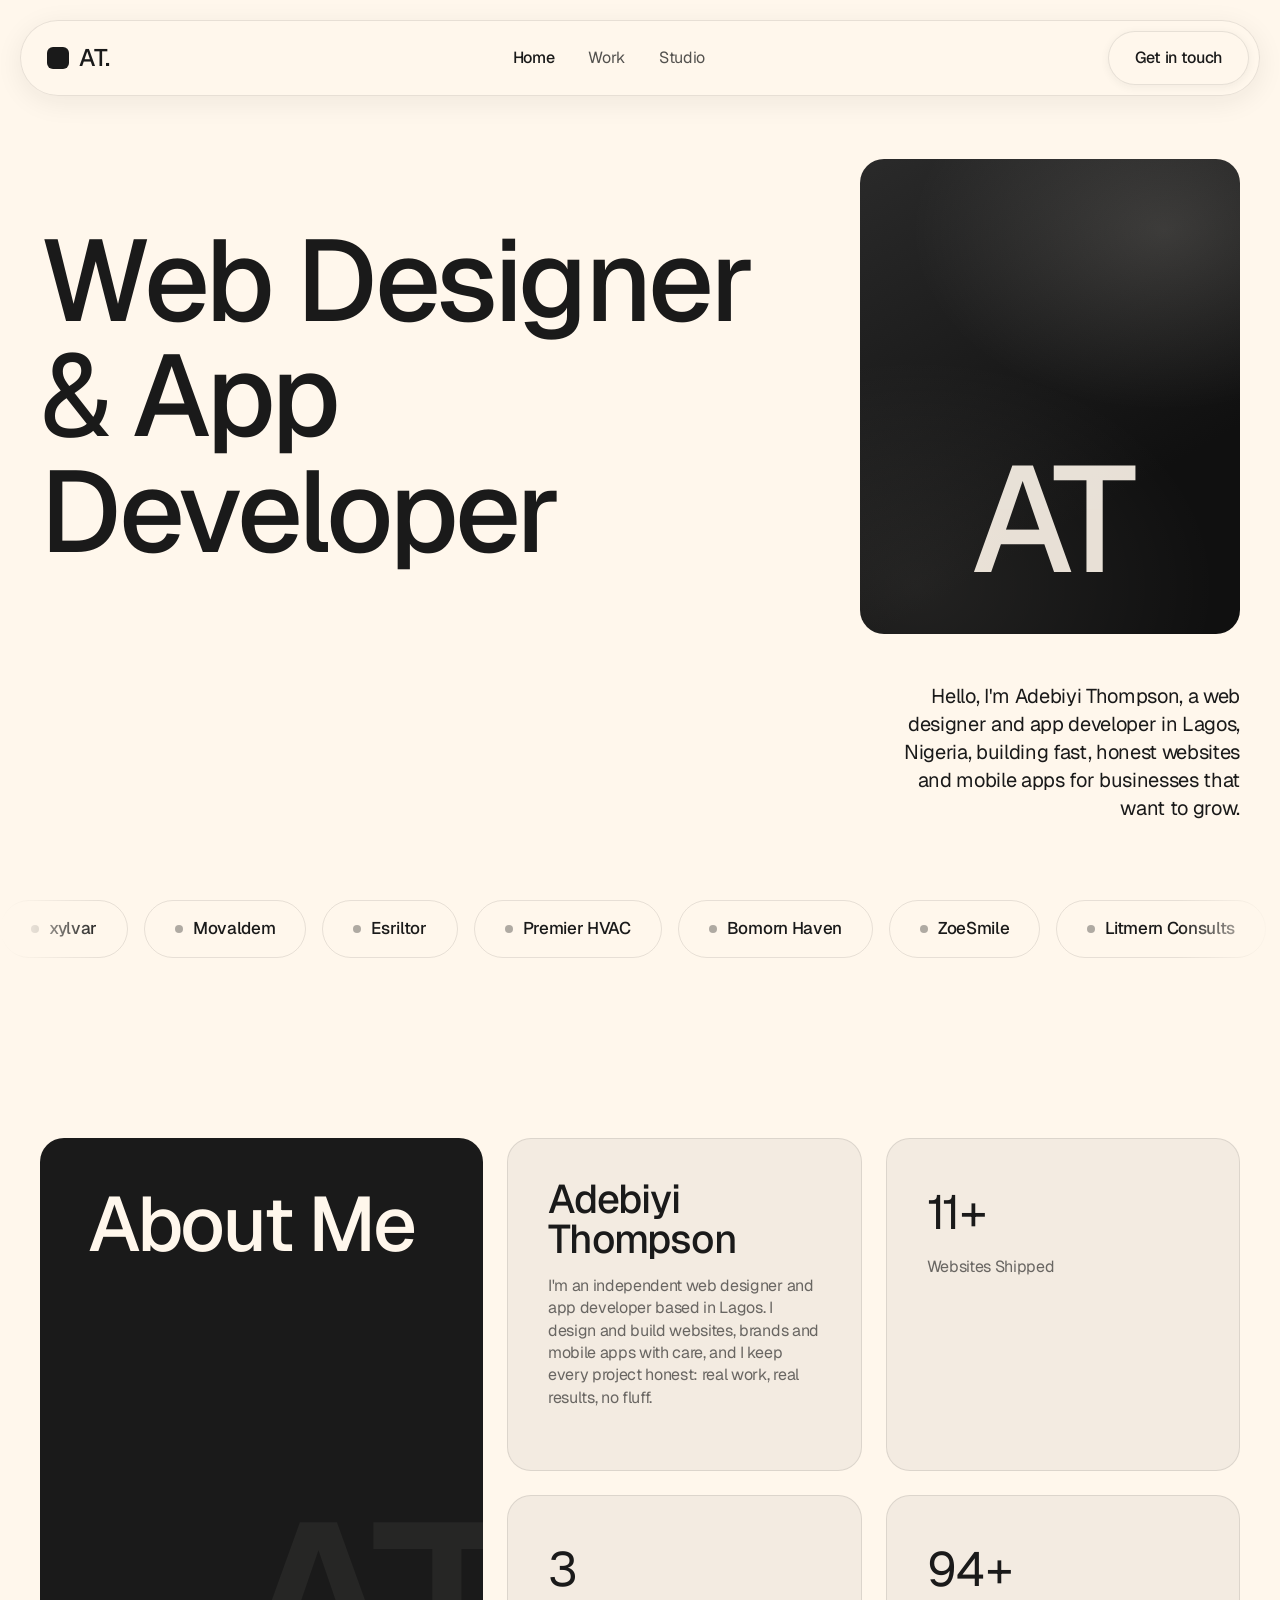
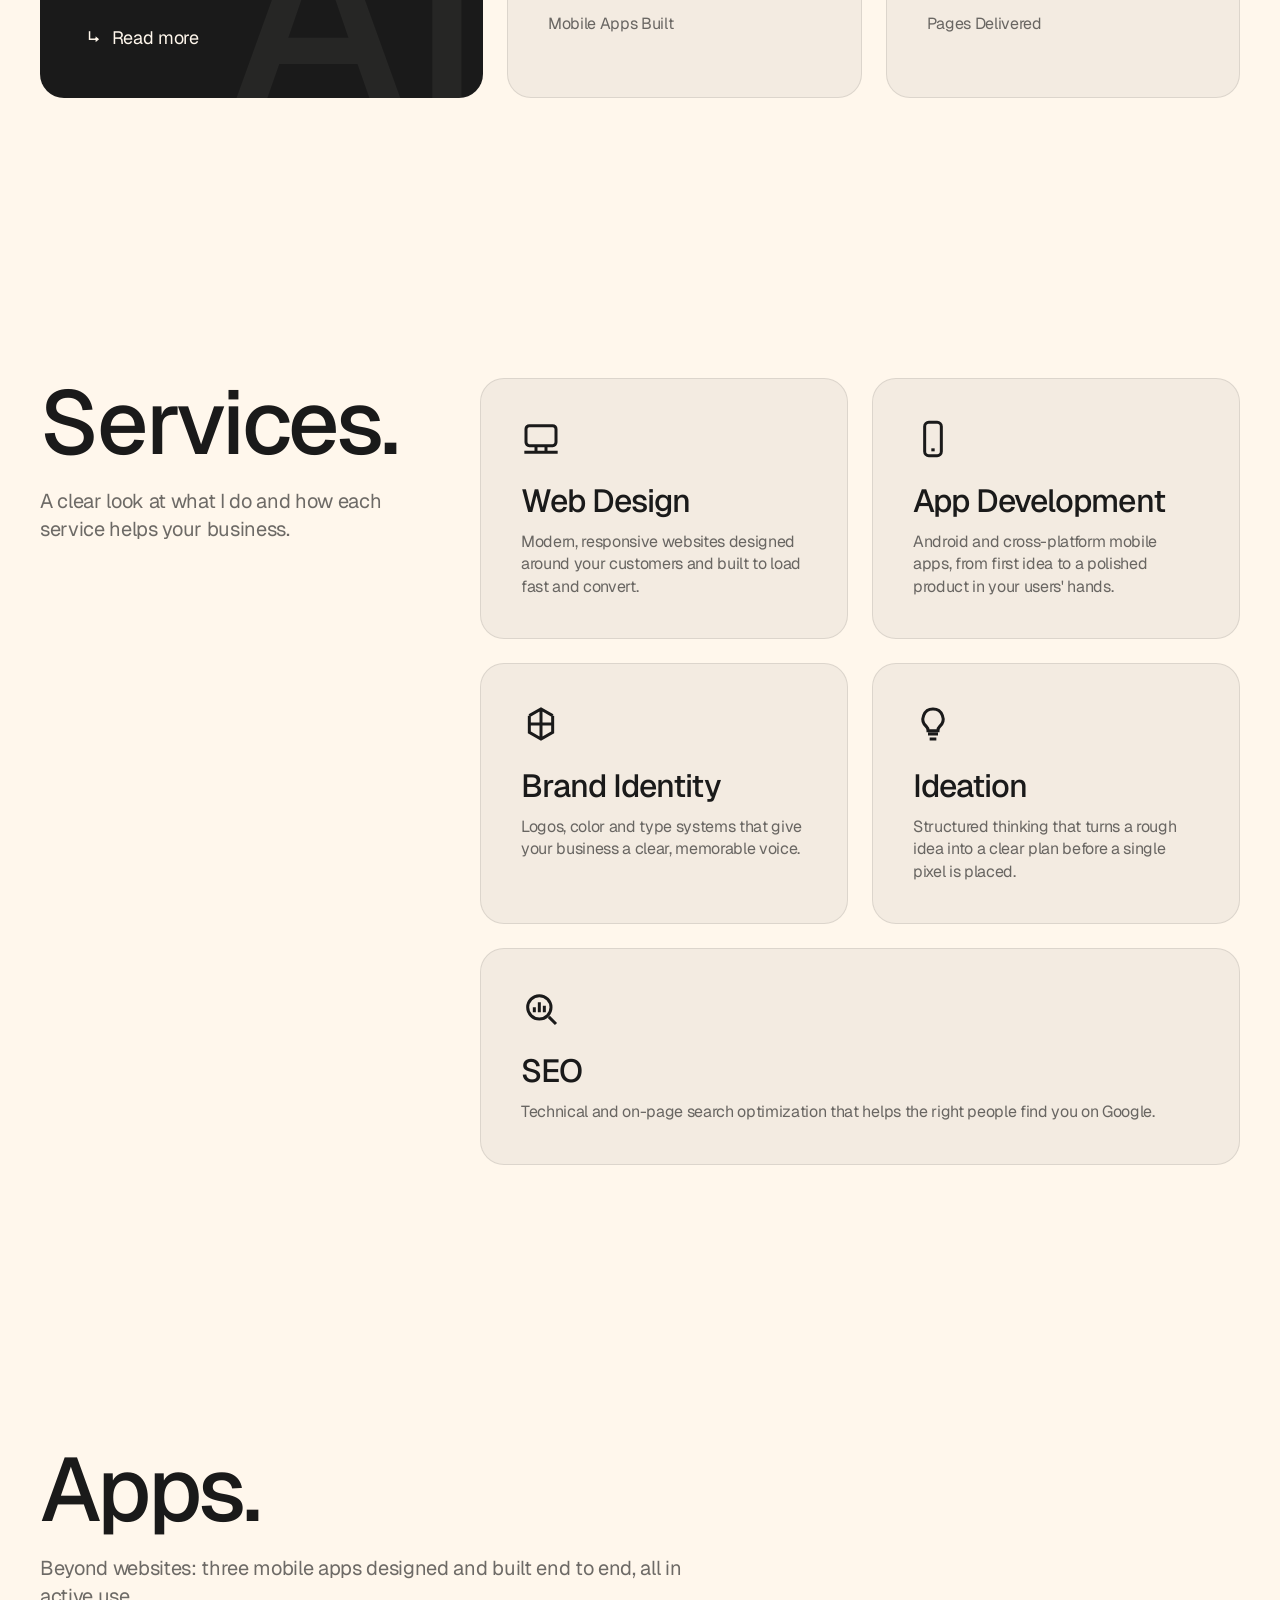
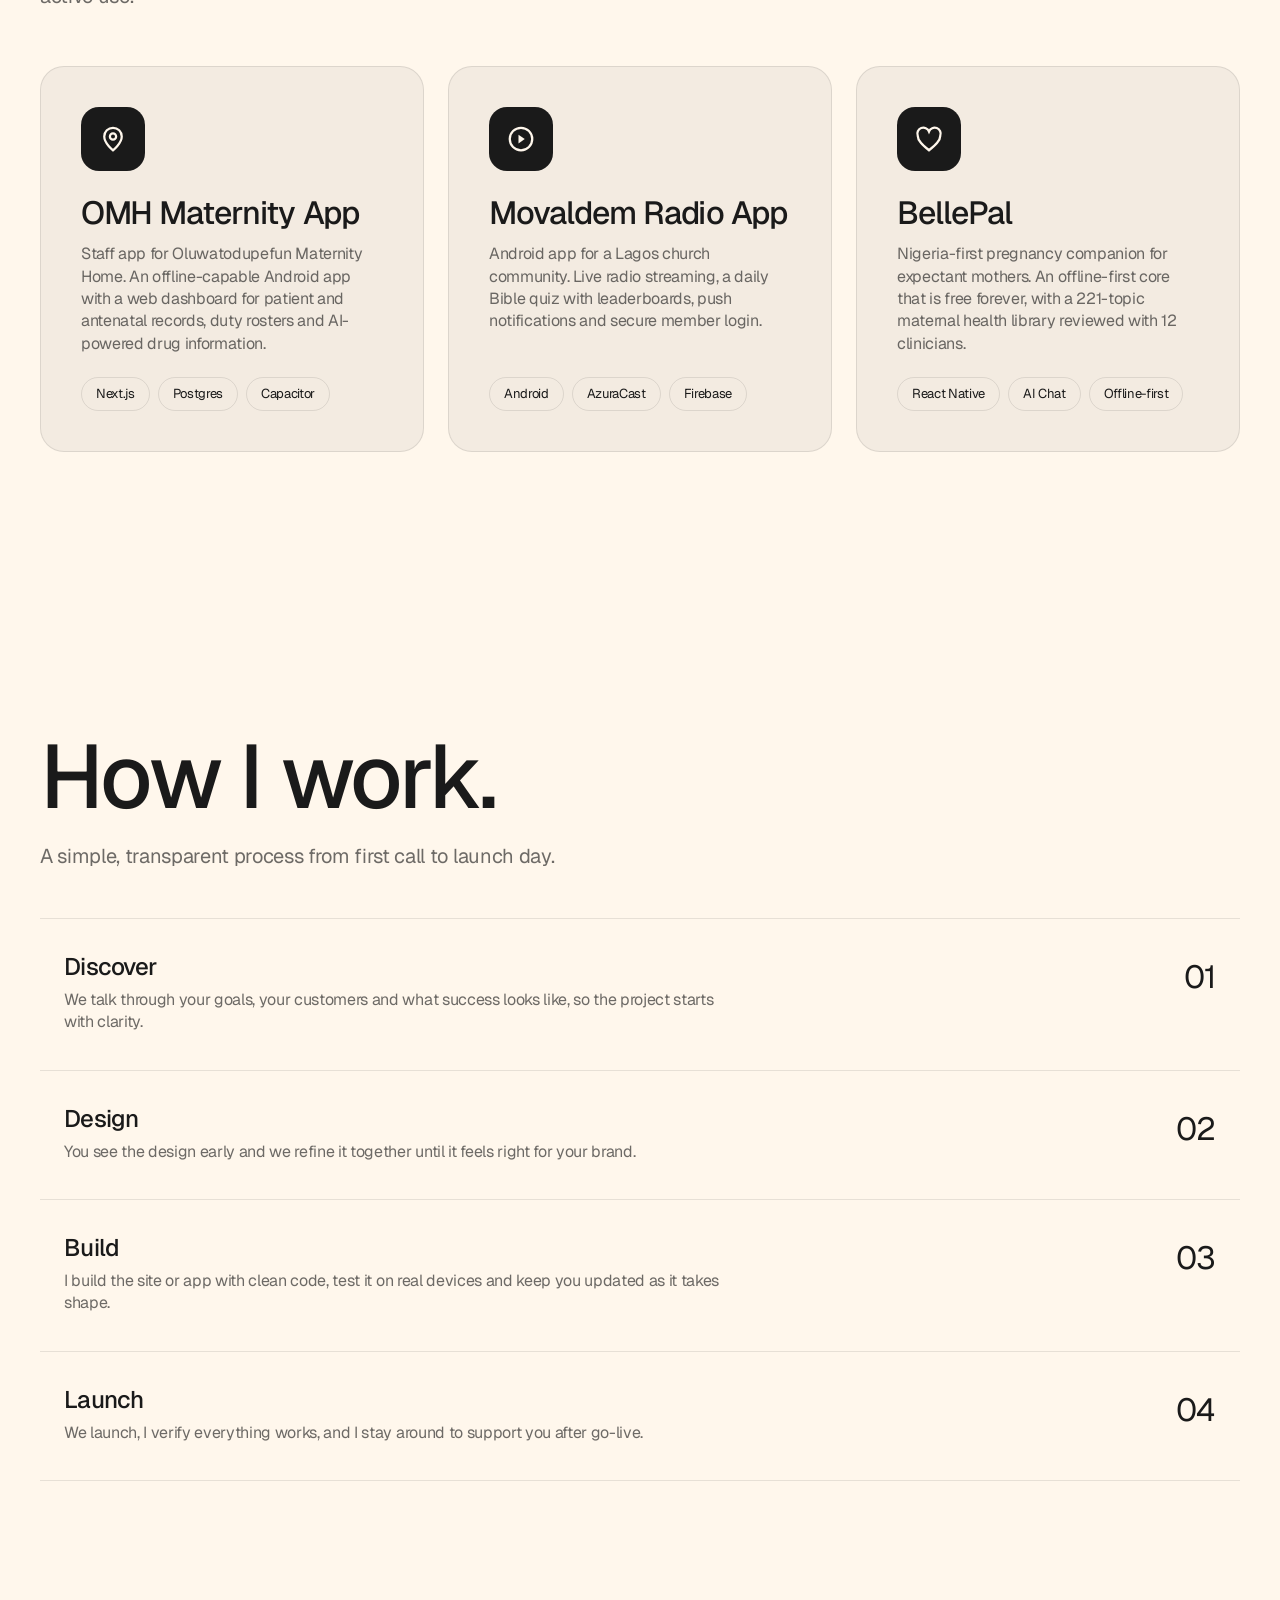
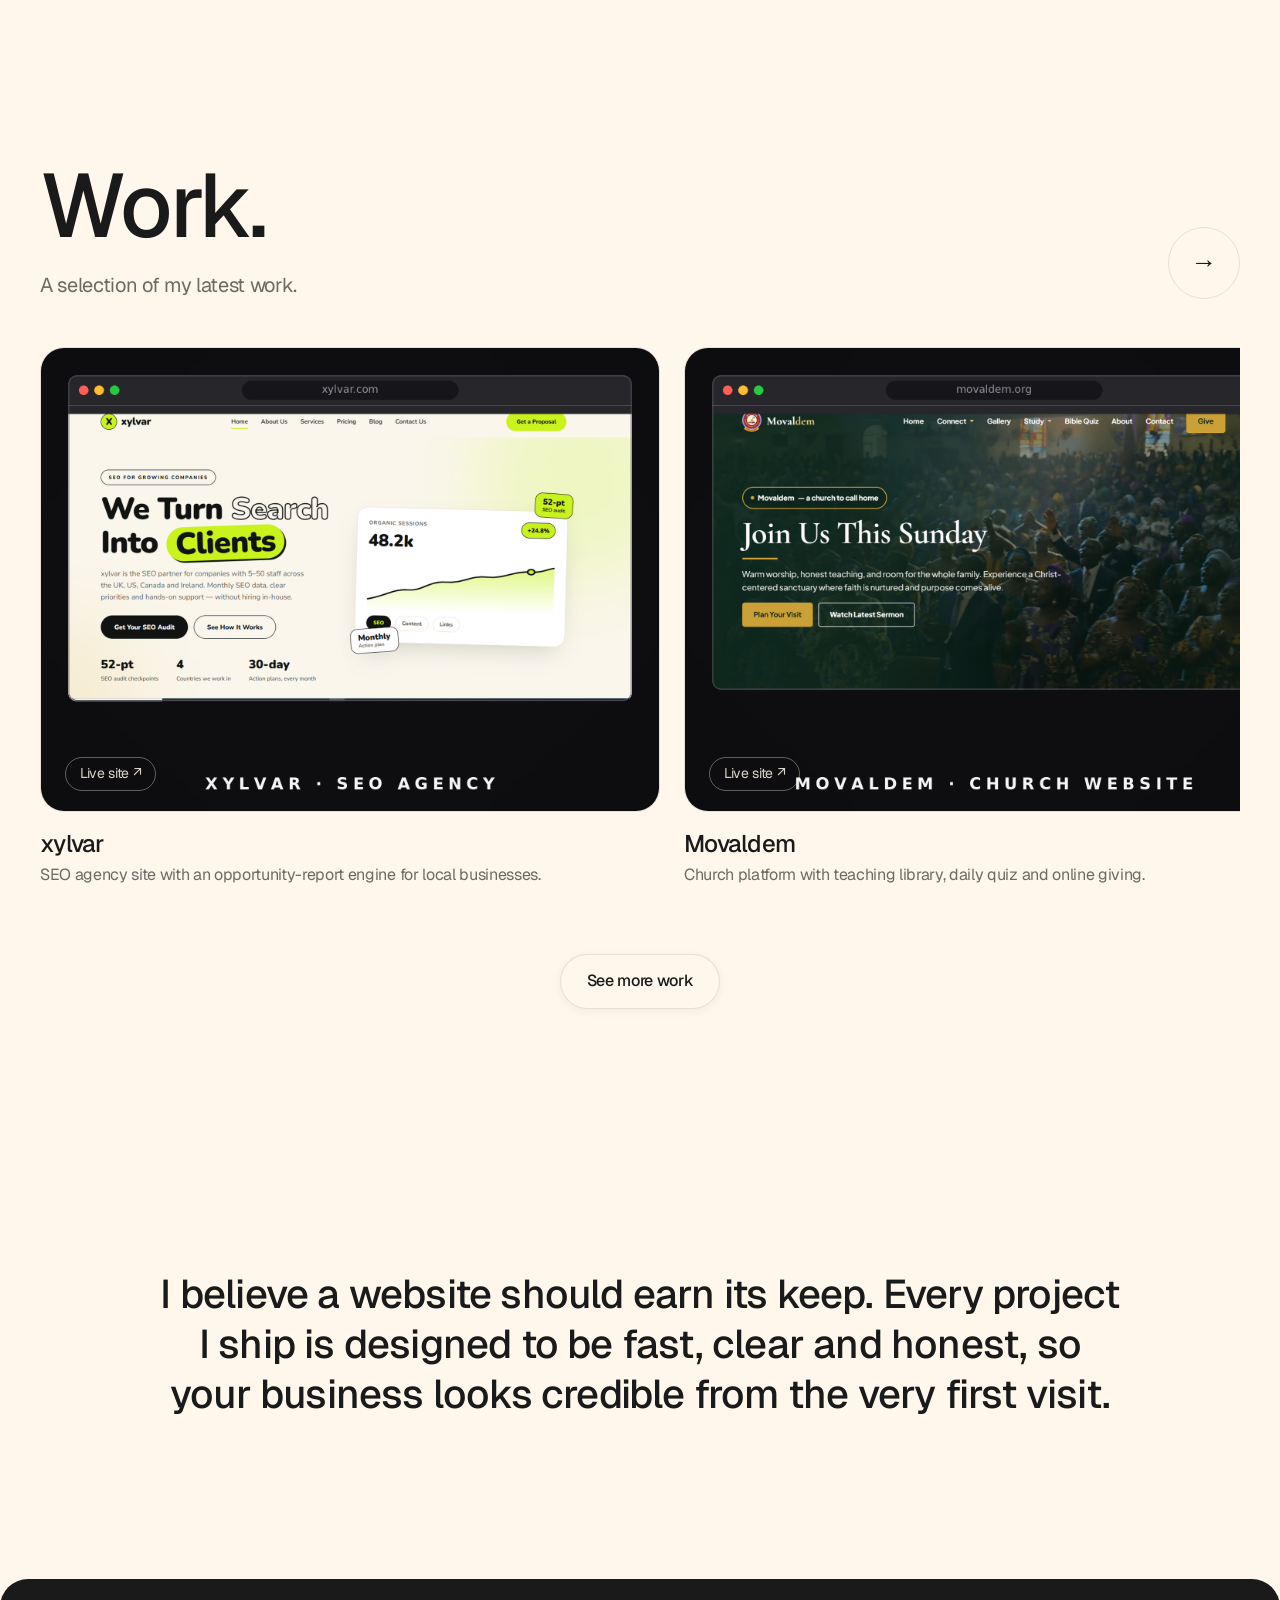
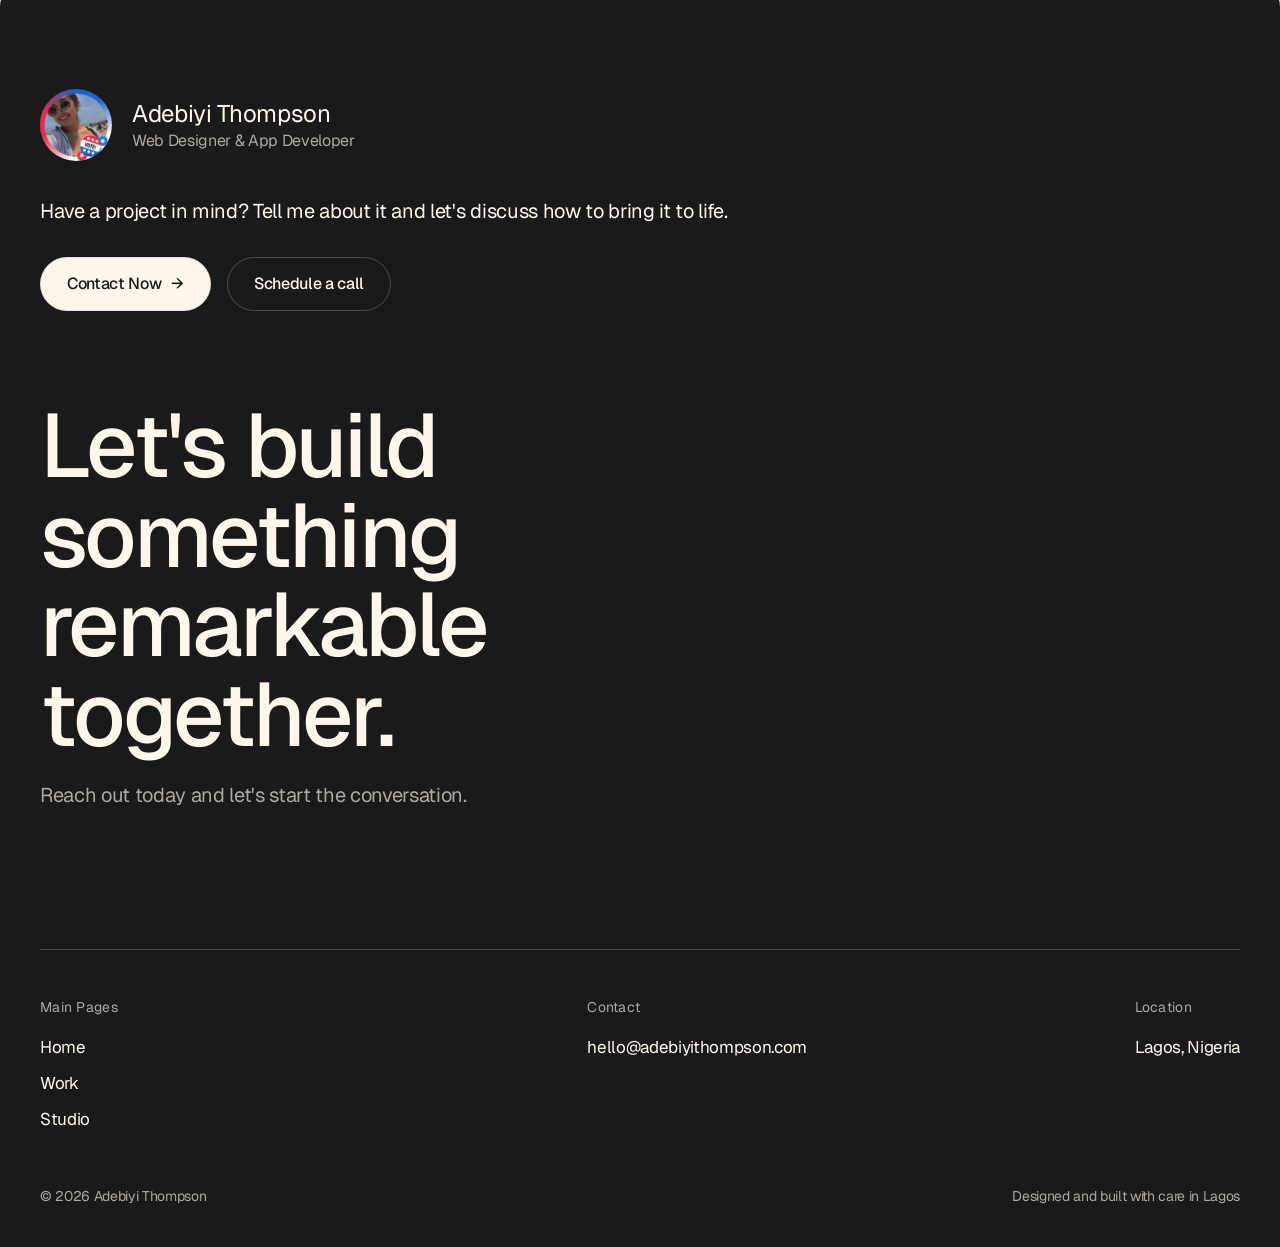
==== commit 2bcf72f4: "Work carousel: real project covers replace gradient placeholders" ====
--- a/index.html
+++ b/index.html
@@ -162,22 +162,22 @@
   <div class="wrap">
     <div class="carousel reveal" id="workTrack">
       <article class="work-card"><a href="https://xylvar.pages.dev" target="_blank" rel="noopener">
-        <div class="work-visual" style="background:linear-gradient(135deg,#1f6feb,#0b2a5b)"><span class="wi">Xy</span><span class="wt">Live site ↗</span></div>
+        <div class="work-visual"><img src="assets/img/work-xylvar.png" alt="xylvar website"><span class="wt">Live site ↗</span></div>
         <h3 class="work-title">xylvar</h3><p class="work-desc">SEO agency site with an opportunity-report engine for local businesses.</p></a></article>
       <article class="work-card"><a href="https://movaldem.teta.dpdns.org" target="_blank" rel="noopener">
-        <div class="work-visual" style="background:linear-gradient(135deg,#7c3aed,#2e1065)"><span class="wi">Mo</span><span class="wt">Live site ↗</span></div>
+        <div class="work-visual"><img src="assets/img/work-movaldem.png" alt="Movaldem church website"><span class="wt">Live site ↗</span></div>
         <h3 class="work-title">Movaldem</h3><p class="work-desc">Church platform with teaching library, daily quiz and online giving.</p></a></article>
       <article class="work-card"><a href="https://julieellis1.github.io/portfolio-demos/esriltor/" target="_blank" rel="noopener">
-        <div class="work-visual" style="background:linear-gradient(135deg,#0f766e,#042f2e)"><span class="wi">Es</span><span class="wt">Live site ↗</span></div>
+        <div class="work-visual"><img src="assets/img/work-esriltor.png" alt="Esriltor estate agency website"><span class="wt">Live site ↗</span></div>
         <h3 class="work-title">Esriltor</h3><p class="work-desc">Estate agency site with listings, property pages and a sell journey.</p></a></article>
       <article class="work-card"><a href="https://julieellis1.github.io/portfolio-demos/premier-hvac/" target="_blank" rel="noopener">
         <div class="work-visual" style="background:linear-gradient(135deg,#ea580c,#431407)"><span class="wi">PH</span><span class="wt">Live site ↗</span></div>
         <h3 class="work-title">Premier HVAC</h3><p class="work-desc">Las Vegas HVAC company site with booking widget and service pages.</p></a></article>
       <article class="work-card"><a href="https://zoesmile.teta.dpdns.org" target="_blank" rel="noopener">
-        <div class="work-visual" style="background:linear-gradient(135deg,#0ea5e9,#0c2a4a)"><span class="wi">ZS</span><span class="wt">Live site ↗</span></div>
+        <div class="work-visual"><img src="assets/img/work-zoesmile.png" alt="ZoeSmile dental clinic website"><span class="wt">Live site ↗</span></div>
         <h3 class="work-title">ZoeSmile</h3><p class="work-desc">Dental clinic platform with treatments, booking and patient info.</p></a></article>
       <article class="work-card"><a href="https://julieellis1.github.io/portfolio-demos/voltedge/" target="_blank" rel="noopener">
-        <div class="work-visual" style="background:linear-gradient(135deg,#eab308,#422006)"><span class="wi">Vo</span><span class="wt">Live site ↗</span></div>
+        <div class="work-visual"><img src="assets/img/work-voltedge.png" alt="VoltEdge e-commerce website"><span class="wt">Live site ↗</span></div>
         <h3 class="work-title">VoltEdge</h3><p class="work-desc">Electronics e-commerce demo with cart, checkout and 12 products.</p></a></article>
     </div>
     <div class="center reveal"><a class="btn" href="works.html">See more work</a></div>
--- a/assets/css/style.css
+++ b/assets/css/style.css
@@ -199,6 +199,7 @@
 .work-card a{display:block}
 .work-card a:hover .work-visual{transform:translateY(-4px)}
 .work-visual{transition:transform .35s var(--ease)}
+.work-visual img{width:100%;height:100%;object-fit:cover;display:block}
 .center{margin-top:56px;display:flex;justify-content:center}
 
 /* ---------- statement ---------- */
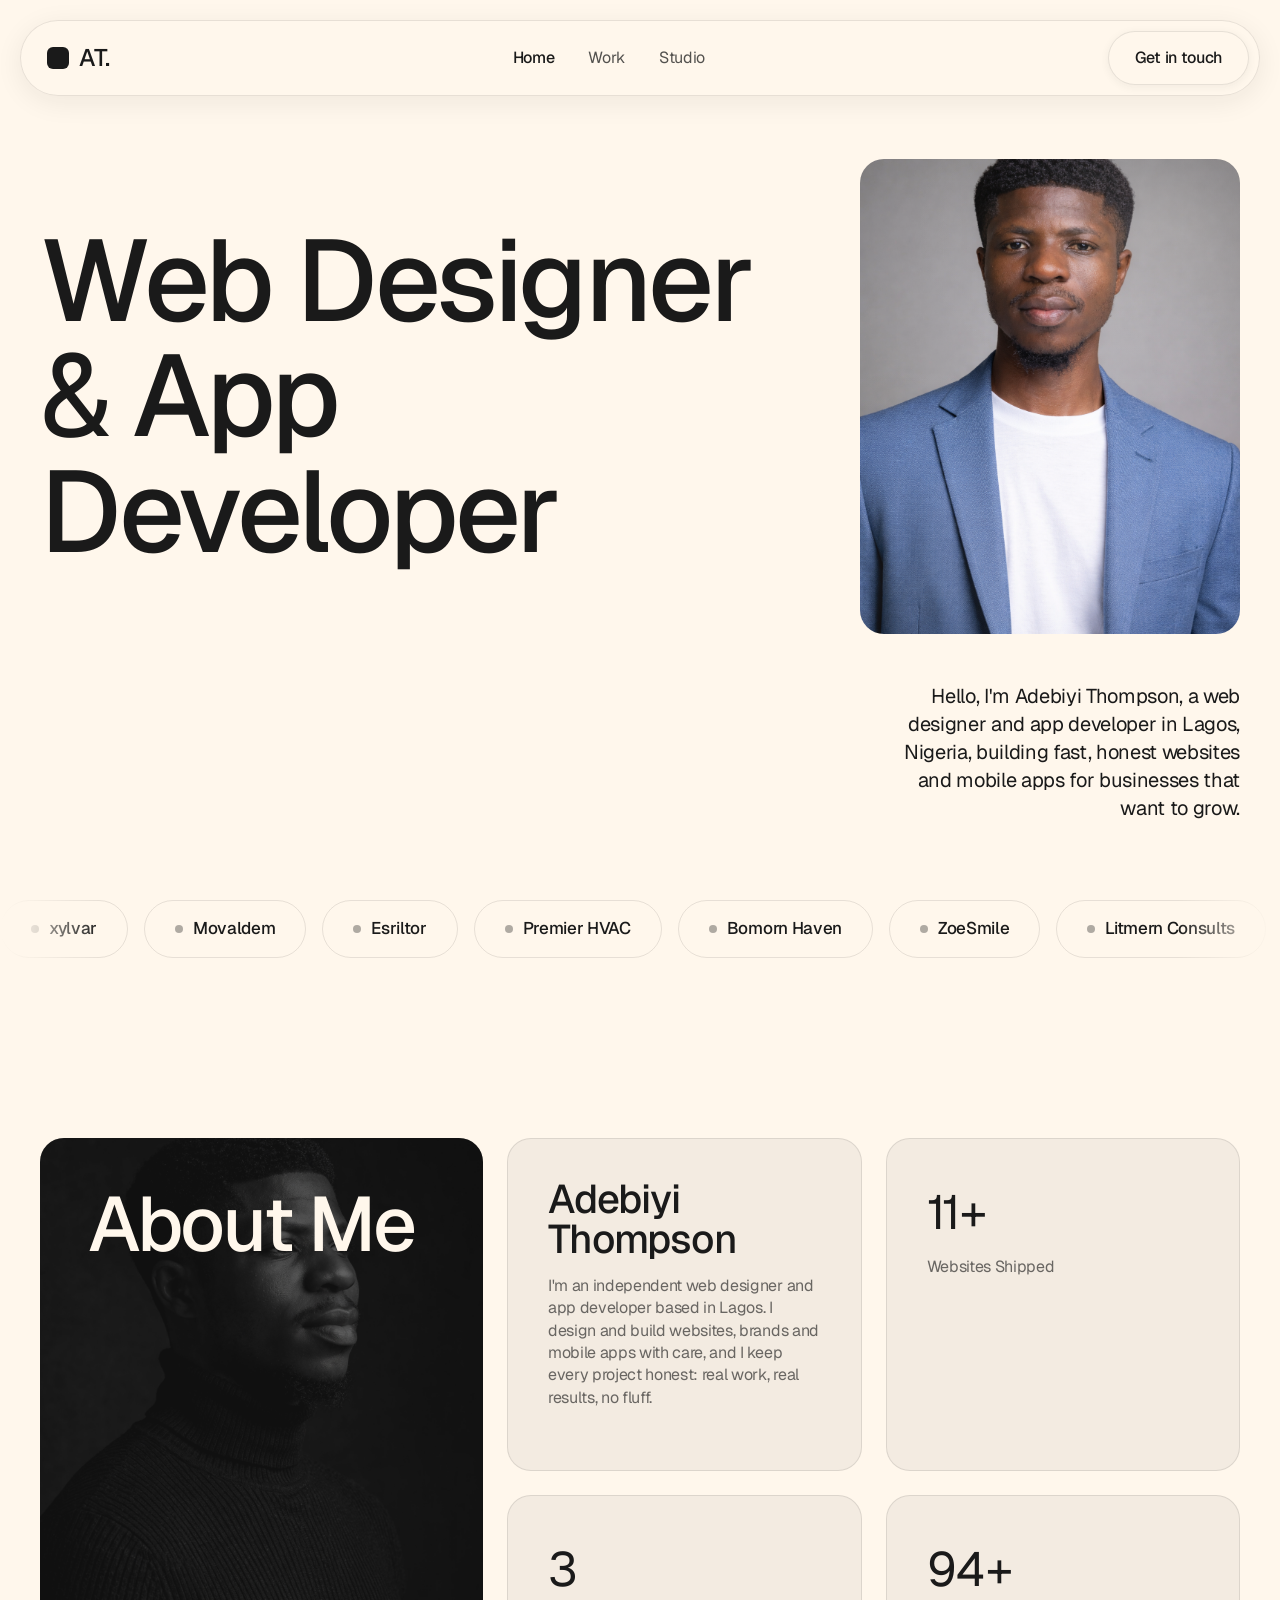
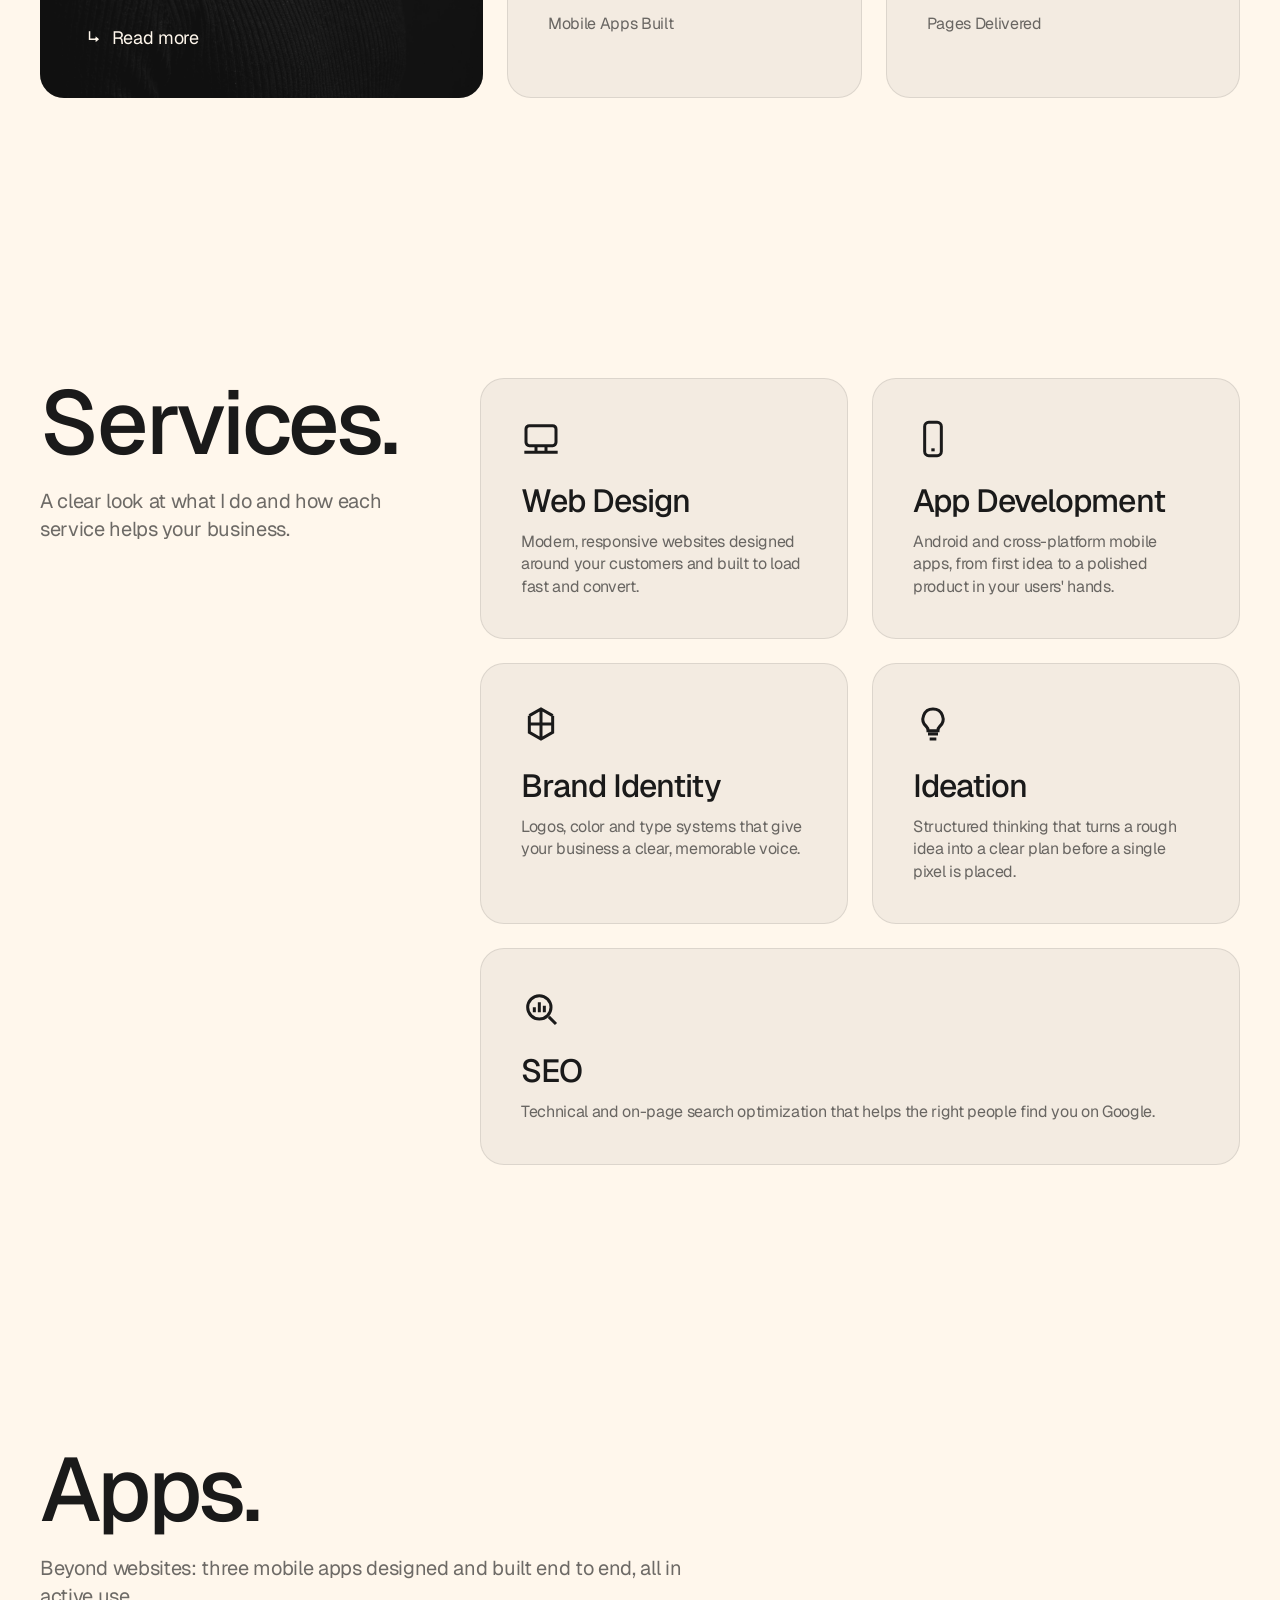
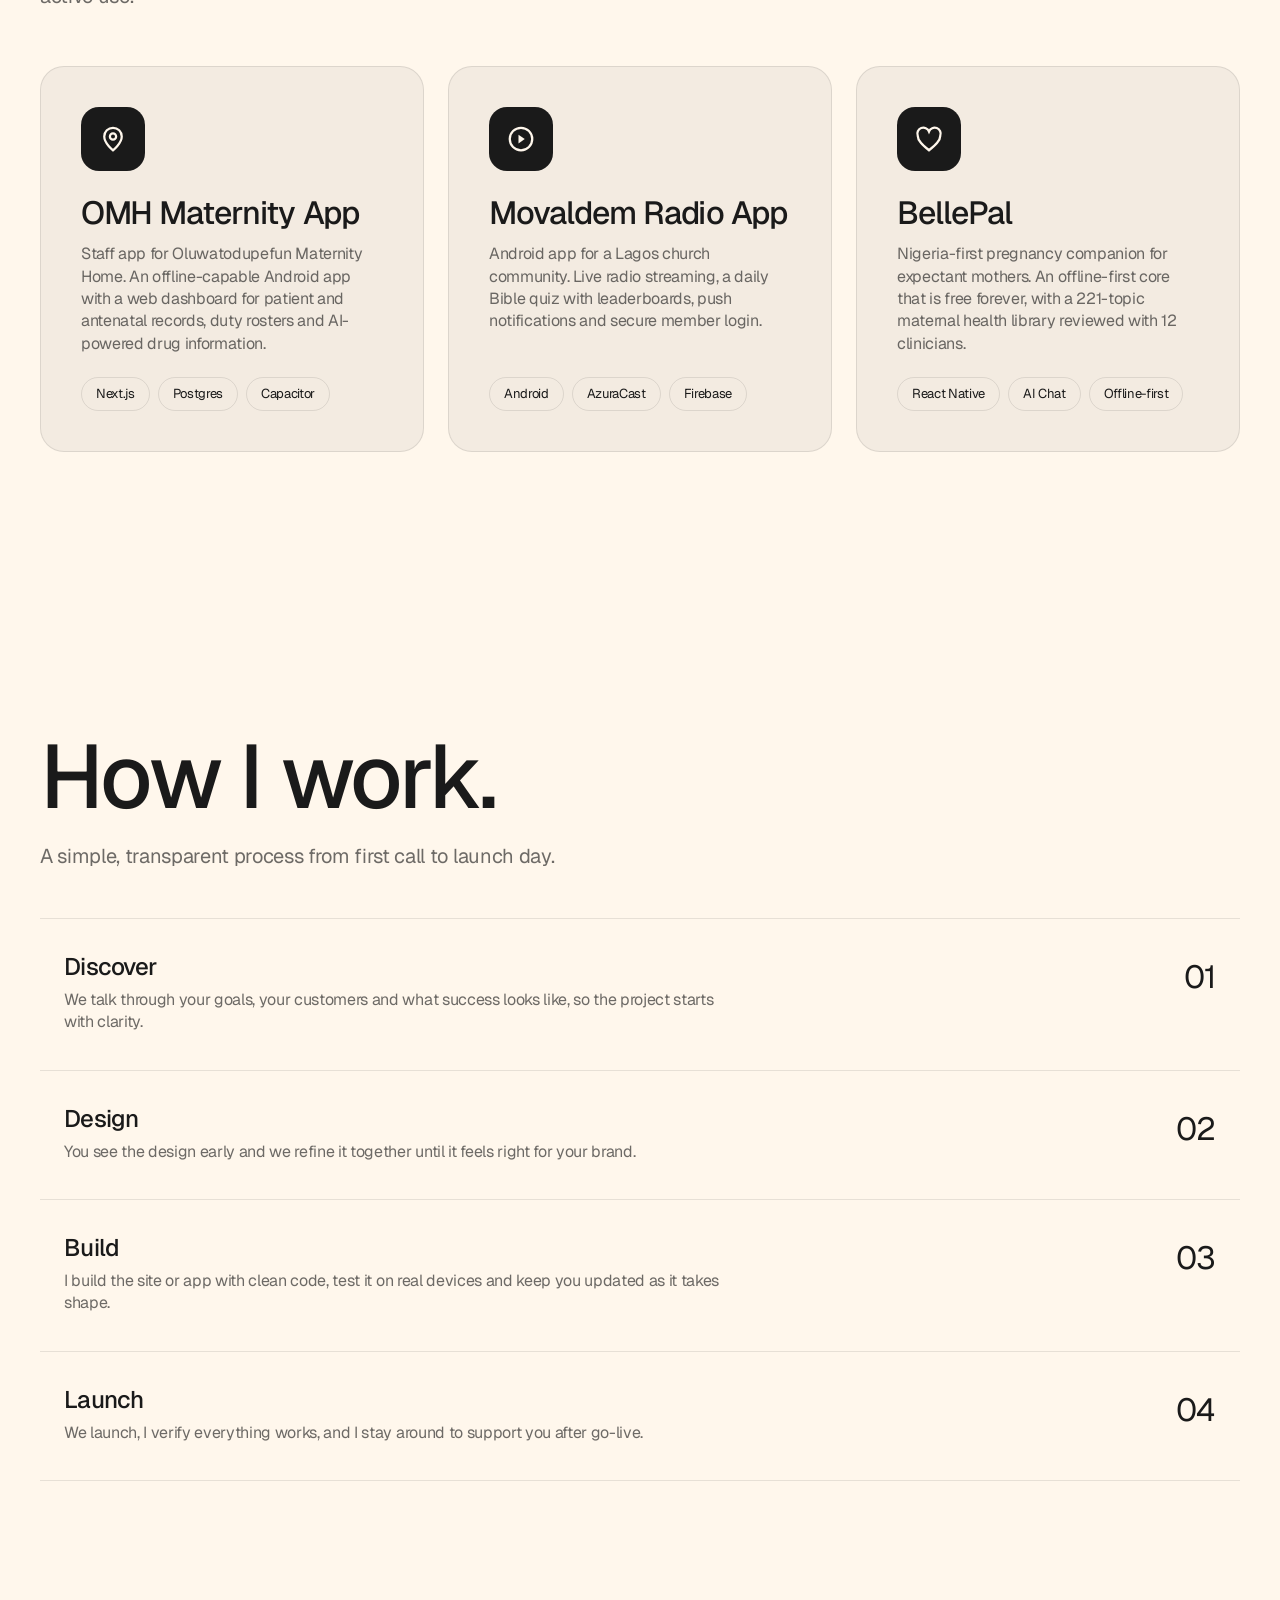
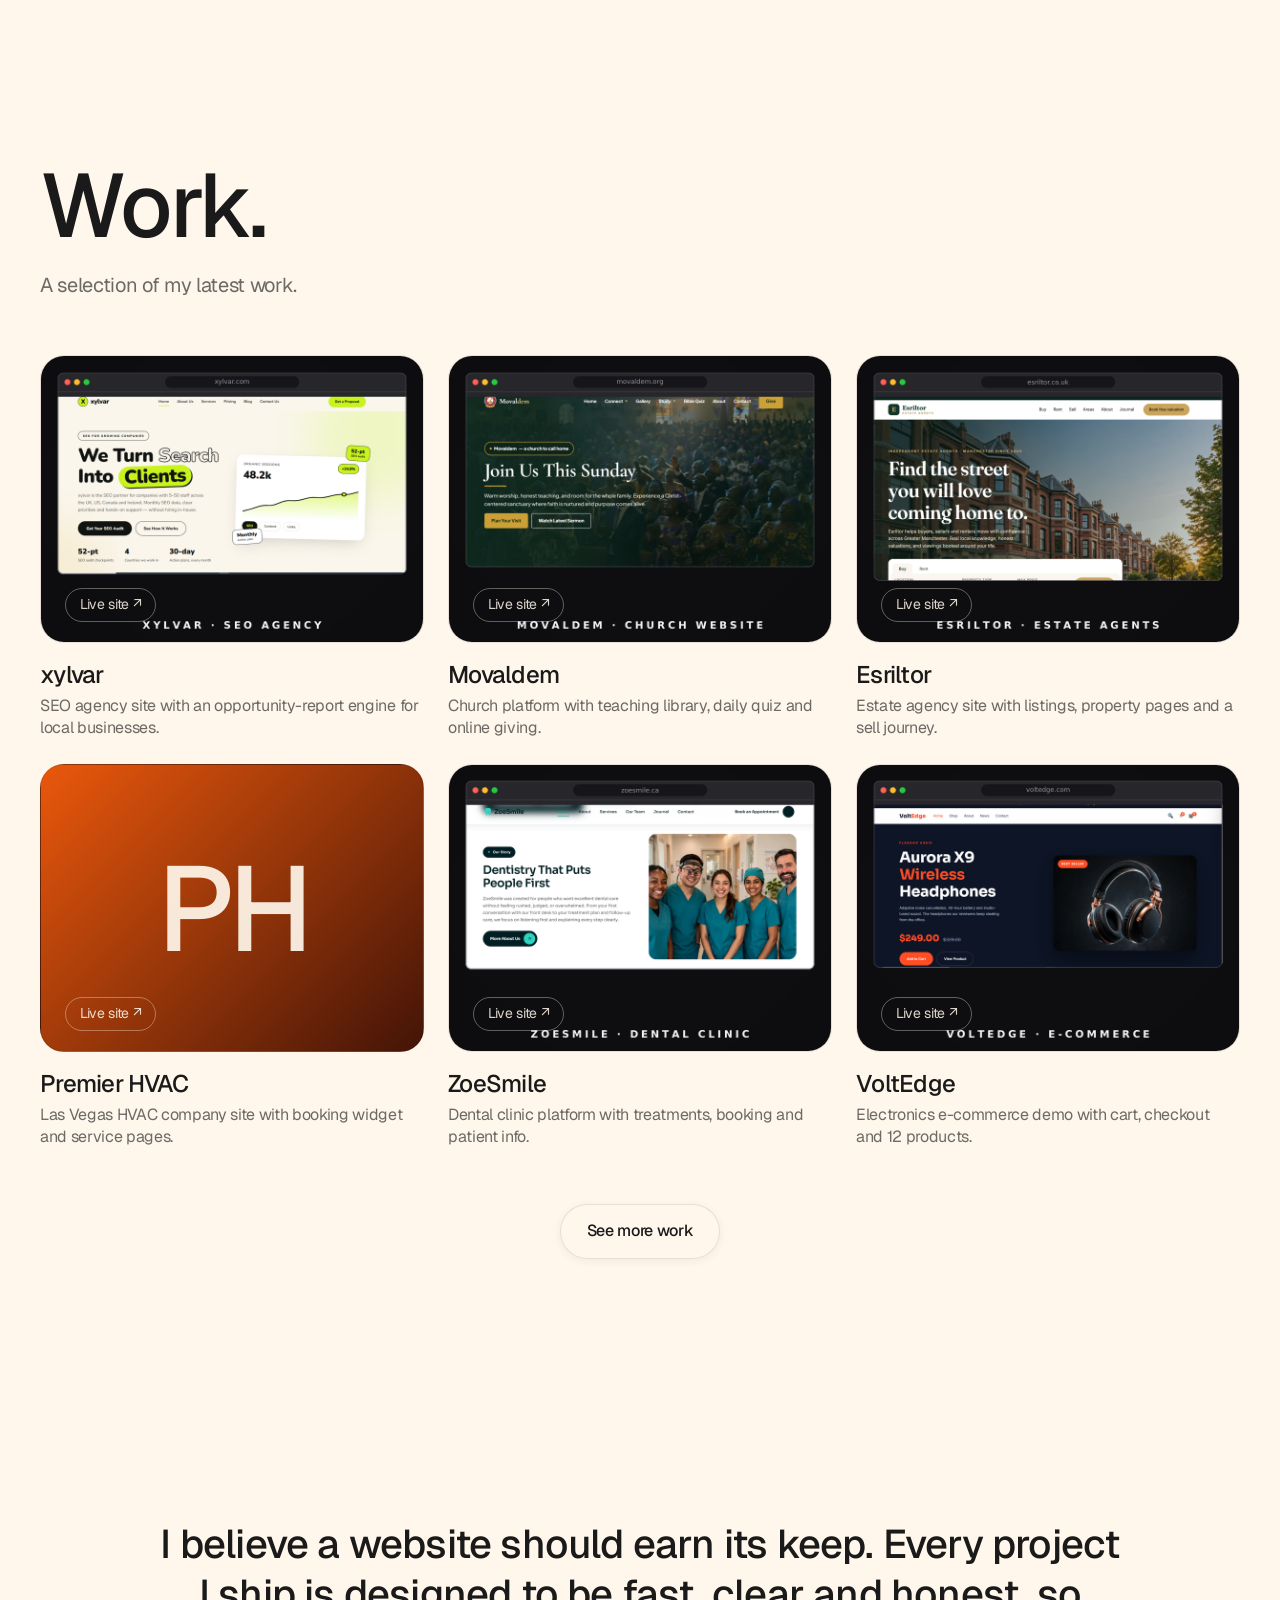
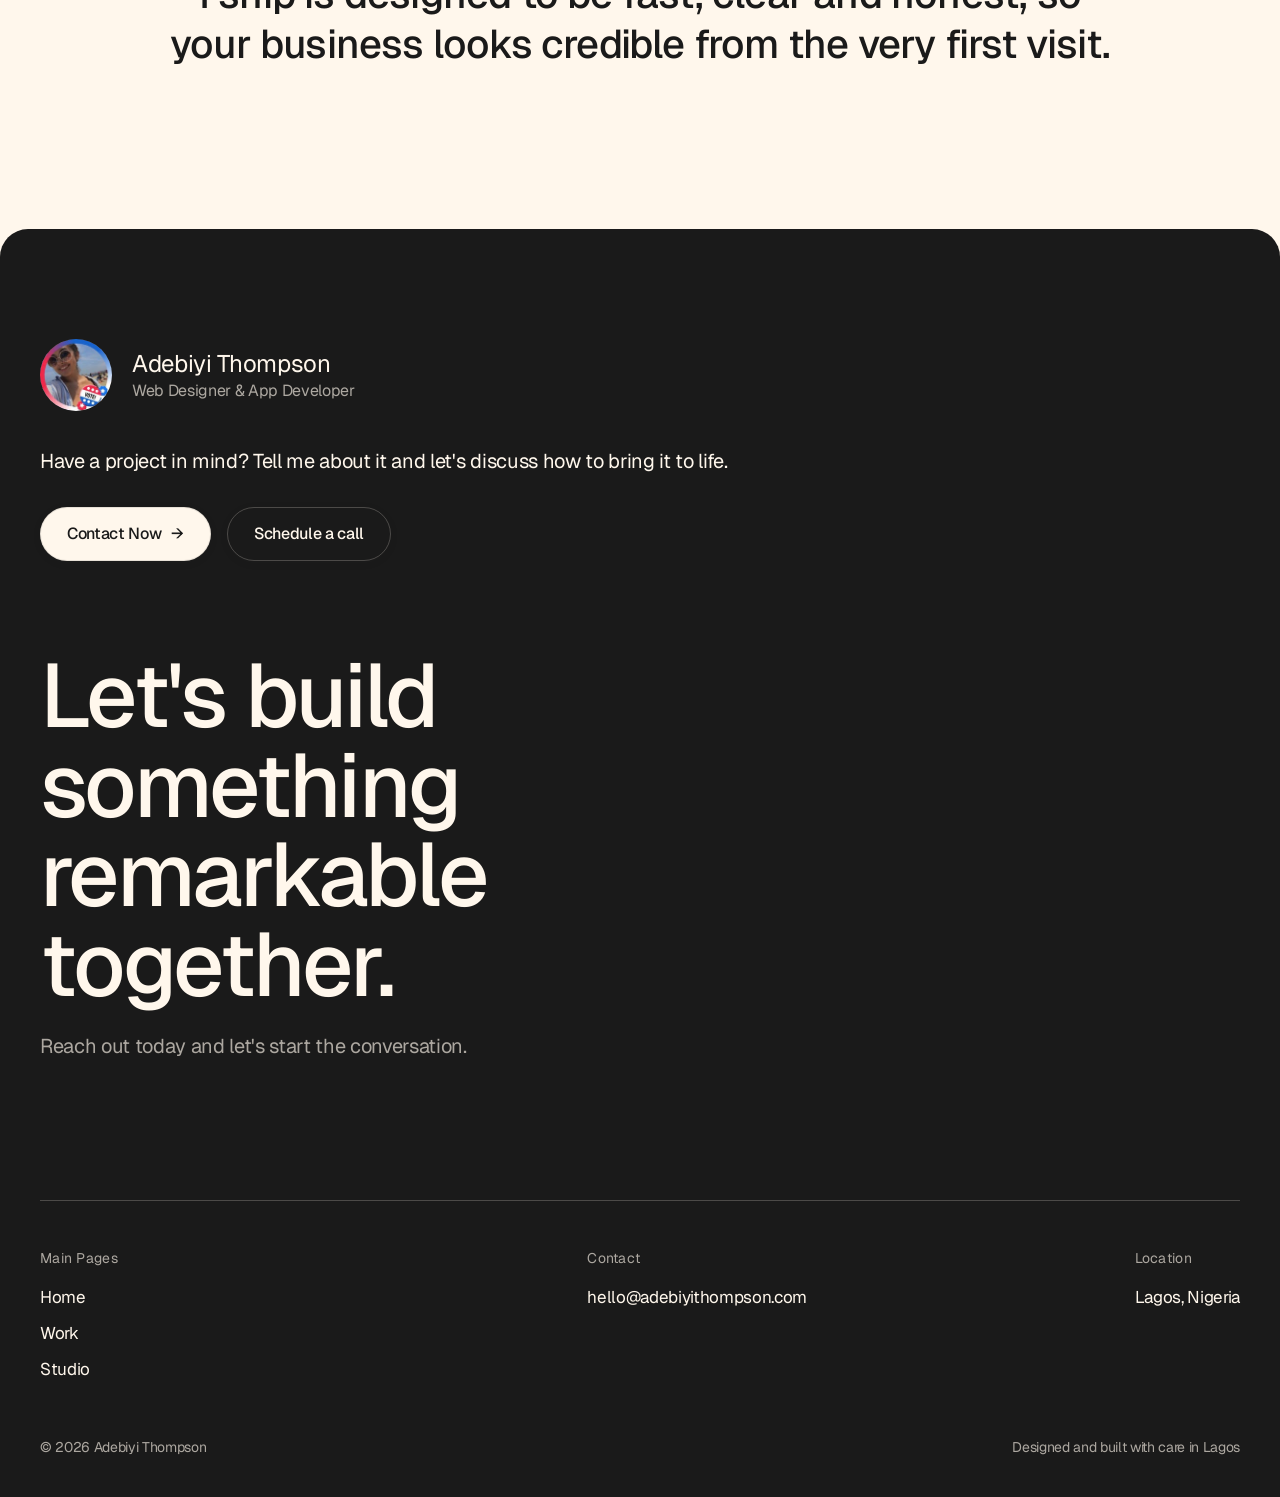
==== commit bbb3e8d9: "Hero photo, about portrait, works 3x2 grid" ====
--- a/index.html
+++ b/index.html
@@ -33,7 +33,7 @@
 <header class="hero">
   <div class="wrap hero-grid">
     <h1>Web Designer<br><span class="amp">&amp;</span> App Developer</h1>
-    <div class="hero-photo" role="img" aria-label="Portrait placeholder monogram"><span class="mono">AT</span></div>
+    <div class="hero-photo"><img src="assets/img/hero-portrait.png" alt="Adebiyi Thompson"></div>
     <p class="hero-intro">Hello, I'm Adebiyi Thompson, a web designer and app developer in Lagos, Nigeria, building fast, honest websites and mobile apps for businesses that want to grow.</p>
   </div>
 </header>
@@ -47,6 +47,7 @@
 <section id="about" aria-label="About me">
   <div class="wrap bento">
     <div class="card about-dark reveal">
+      <img class="about-photo" src="assets/img/about-portrait.jpg" alt="Adebiyi Thompson">
       <h2>About Me</h2>
       <a class="read-more" href="studio.html"><span class="arr">↳</span> Read more</a>
     </div>
@@ -156,11 +157,10 @@
         <h2 class="sec-head">Work.</h2>
         <p class="sec-sub">A selection of my latest work.</p>
       </div>
-      <button class="arrow-btn" data-carousel-next="workTrack" aria-label="Scroll work carousel">→</button>
-    </div>
-  </div>
-  <div class="wrap">
-    <div class="carousel reveal" id="workTrack">
+    </div>
+  </div>
+  <div class="wrap">
+    <div class="work-grid reveal">
       <article class="work-card"><a href="https://xylvar.pages.dev" target="_blank" rel="noopener">
         <div class="work-visual"><img src="assets/img/work-xylvar.png" alt="xylvar website"><span class="wt">Live site ↗</span></div>
         <h3 class="work-title">xylvar</h3><p class="work-desc">SEO agency site with an opportunity-report engine for local businesses.</p></a></article>
--- a/assets/css/style.css
+++ b/assets/css/style.css
@@ -80,6 +80,7 @@
 .hero-grid{display:grid;grid-template-columns:1fr 380px;gap:48px;align-items:center;width:100%}
 .hero h1{font-size:clamp(60px,9vw,128px)}
 .hero h1 .amp{font-weight:400}
+.hero-photo img{width:100%;height:100%;object-fit:cover;display:block}
 .hero-photo{
   border-radius:var(--r-lg);overflow:hidden;aspect-ratio:4/5;position:relative;
   background:linear-gradient(150deg,#2a2a2a,#101010 70%);
@@ -130,10 +131,8 @@
   display:flex;flex-direction:column;justify-content:space-between;
   min-height:560px;position:relative;overflow:hidden;padding:48px;
 }
-.about-dark::after{
-  content:'AT';position:absolute;right:-24px;bottom:-56px;font-size:270px;font-weight:500;
-  letter-spacing:-.06em;color:rgba(255,247,236,.05);line-height:1;pointer-events:none;
-}
+.about-photo{position:absolute;inset:0;width:100%;height:100%;object-fit:cover;opacity:.35}
+.about-dark h2,.about-dark .read-more{position:relative;z-index:1}
 .about-dark h2{font-size:clamp(48px,6vw,88px);color:var(--cream);position:relative;z-index:1}
 .read-more{display:inline-flex;align-items:center;gap:12px;color:var(--cream);font-size:18px;position:relative;z-index:1}
 .read-more .arr{transition:transform .3s var(--ease)}
@@ -187,6 +186,8 @@
 .carousel{display:flex;gap:24px;overflow-x:auto;scroll-snap-type:x mandatory;padding-bottom:12px;scrollbar-width:none}
 .carousel::-webkit-scrollbar{display:none}
 .work-card{flex:0 0 min(620px,84%);scroll-snap-align:start}
+.work-grid{display:grid;grid-template-columns:repeat(3,1fr);gap:24px;margin-top:56px}
+.work-grid .work-card{flex:none;scroll-snap-align:none}
 .work-visual{
   border-radius:var(--r-lg);aspect-ratio:4/3;position:relative;overflow:hidden;
   display:flex;align-items:center;justify-content:center;margin-bottom:20px;
@@ -262,6 +263,7 @@
   .hero-grid{grid-template-columns:1fr 300px}
   .bento{grid-template-columns:1fr 1fr}
   .about-dark{grid-row:span 2;min-height:480px}
+  .work-grid{grid-template-columns:1fr 1fr}
   .apps-grid{grid-template-columns:1fr 1fr}
   .services-layout{grid-template-columns:1fr;gap:40px}
 }
@@ -297,6 +299,7 @@
   .svc-wide{grid-column:auto}
   .apps-grid{grid-template-columns:1fr}
   .prow{grid-template-columns:1fr;gap:12px}
+  .work-grid{grid-template-columns:1fr}
   .work-card{flex-basis:86%}
   .arch-grid{grid-template-columns:1fr}
   .facts{grid-template-columns:1fr}
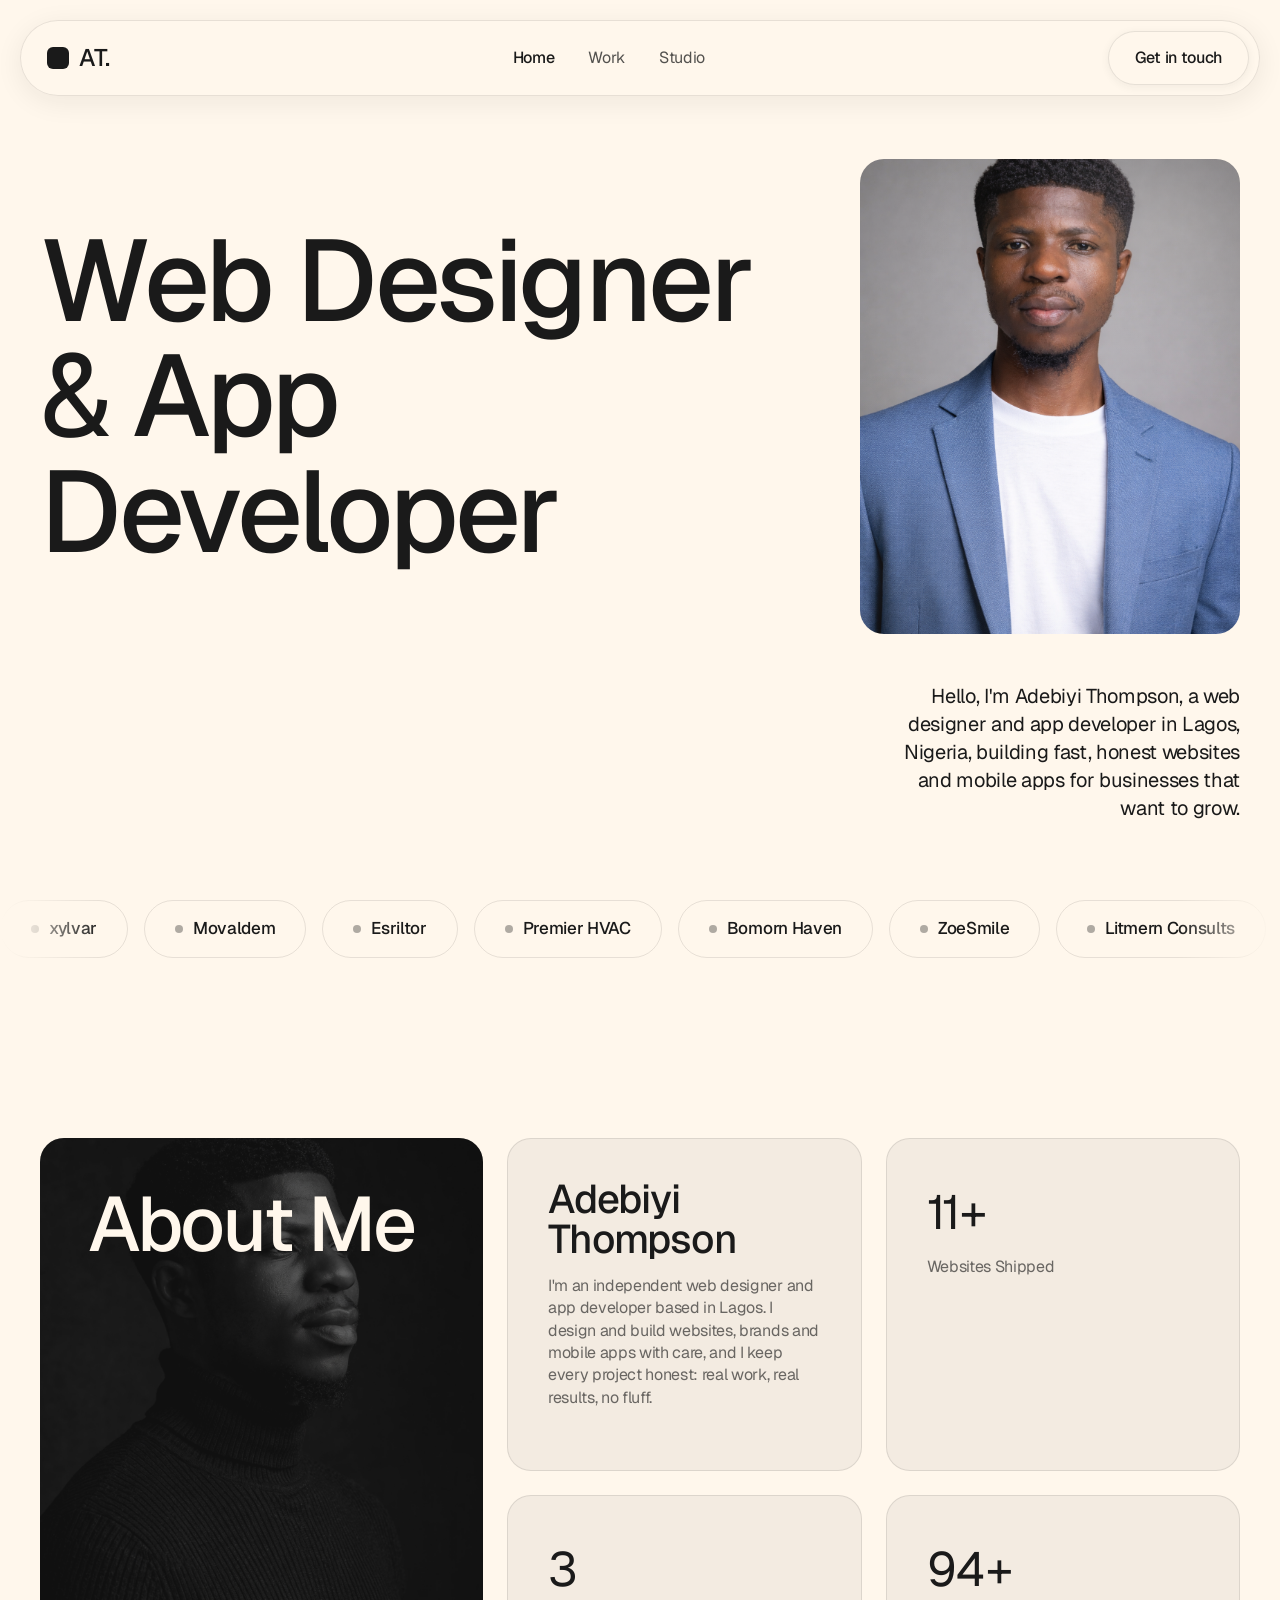
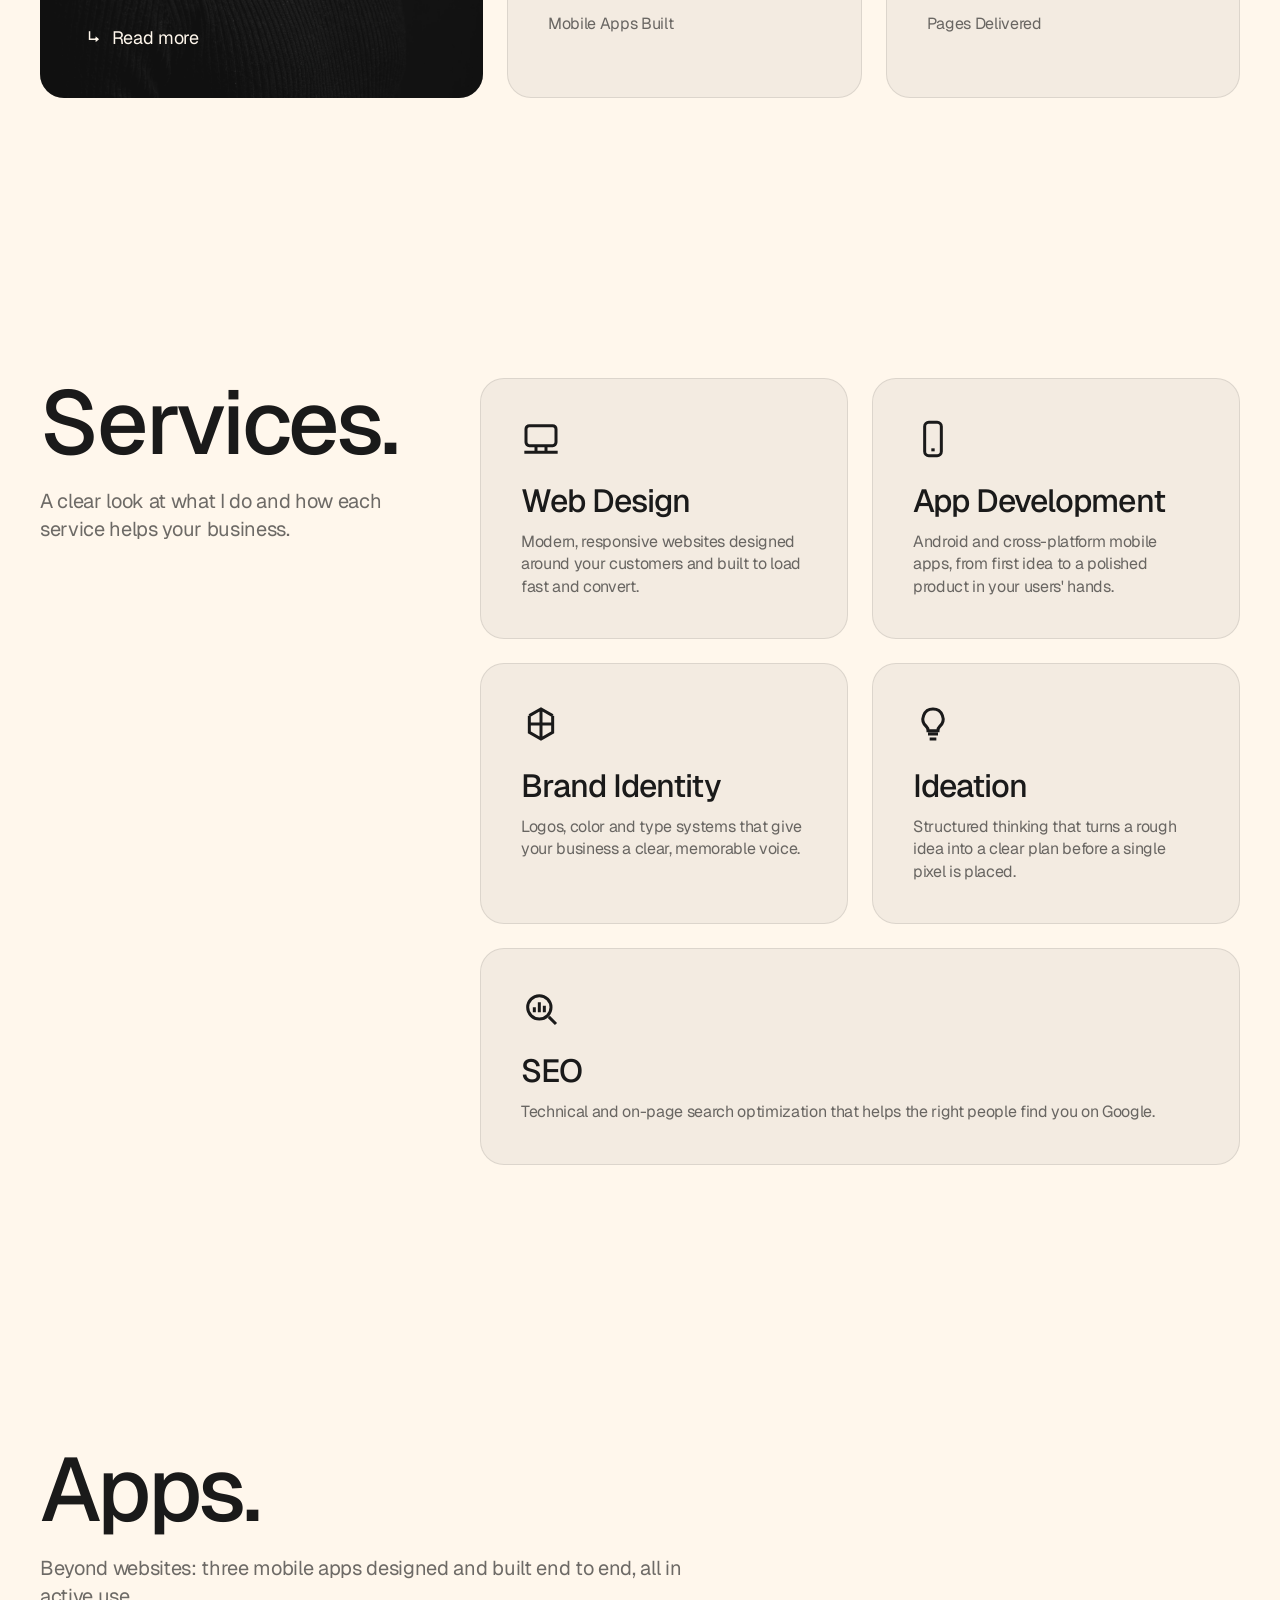
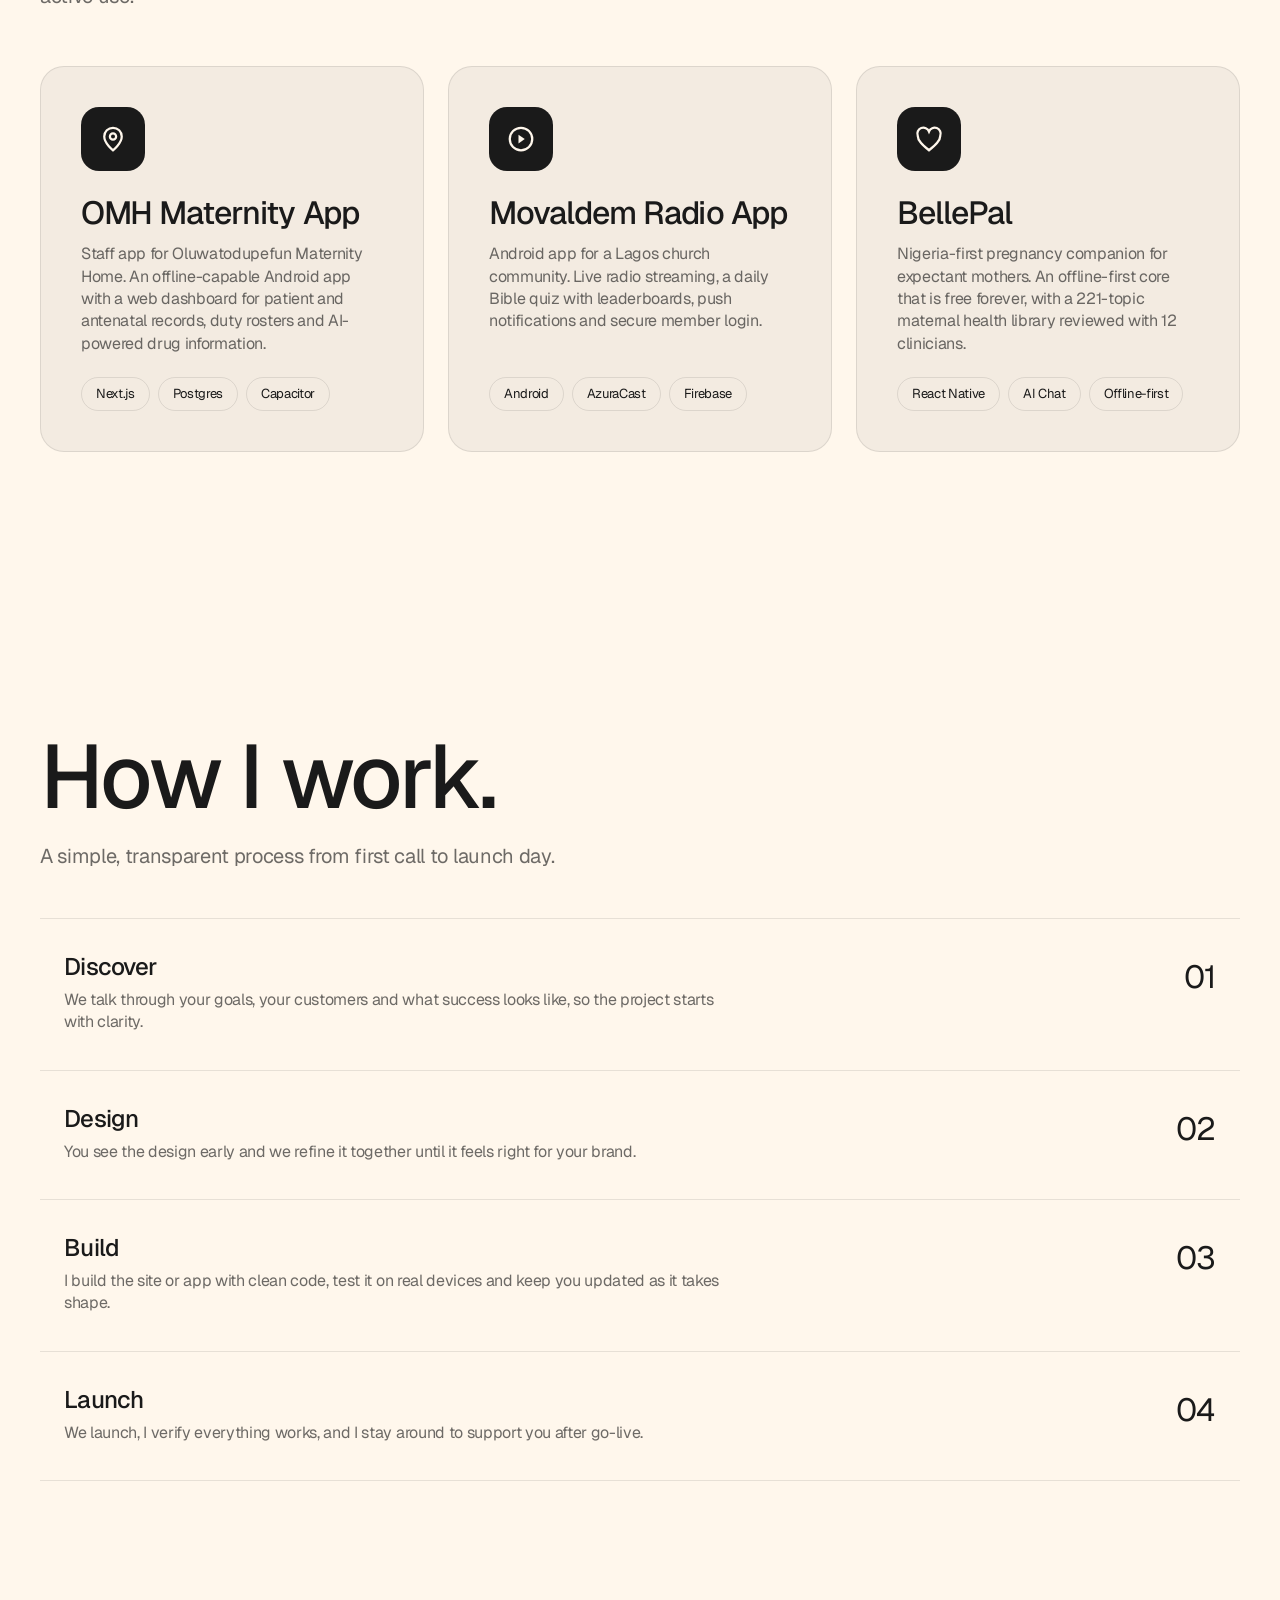
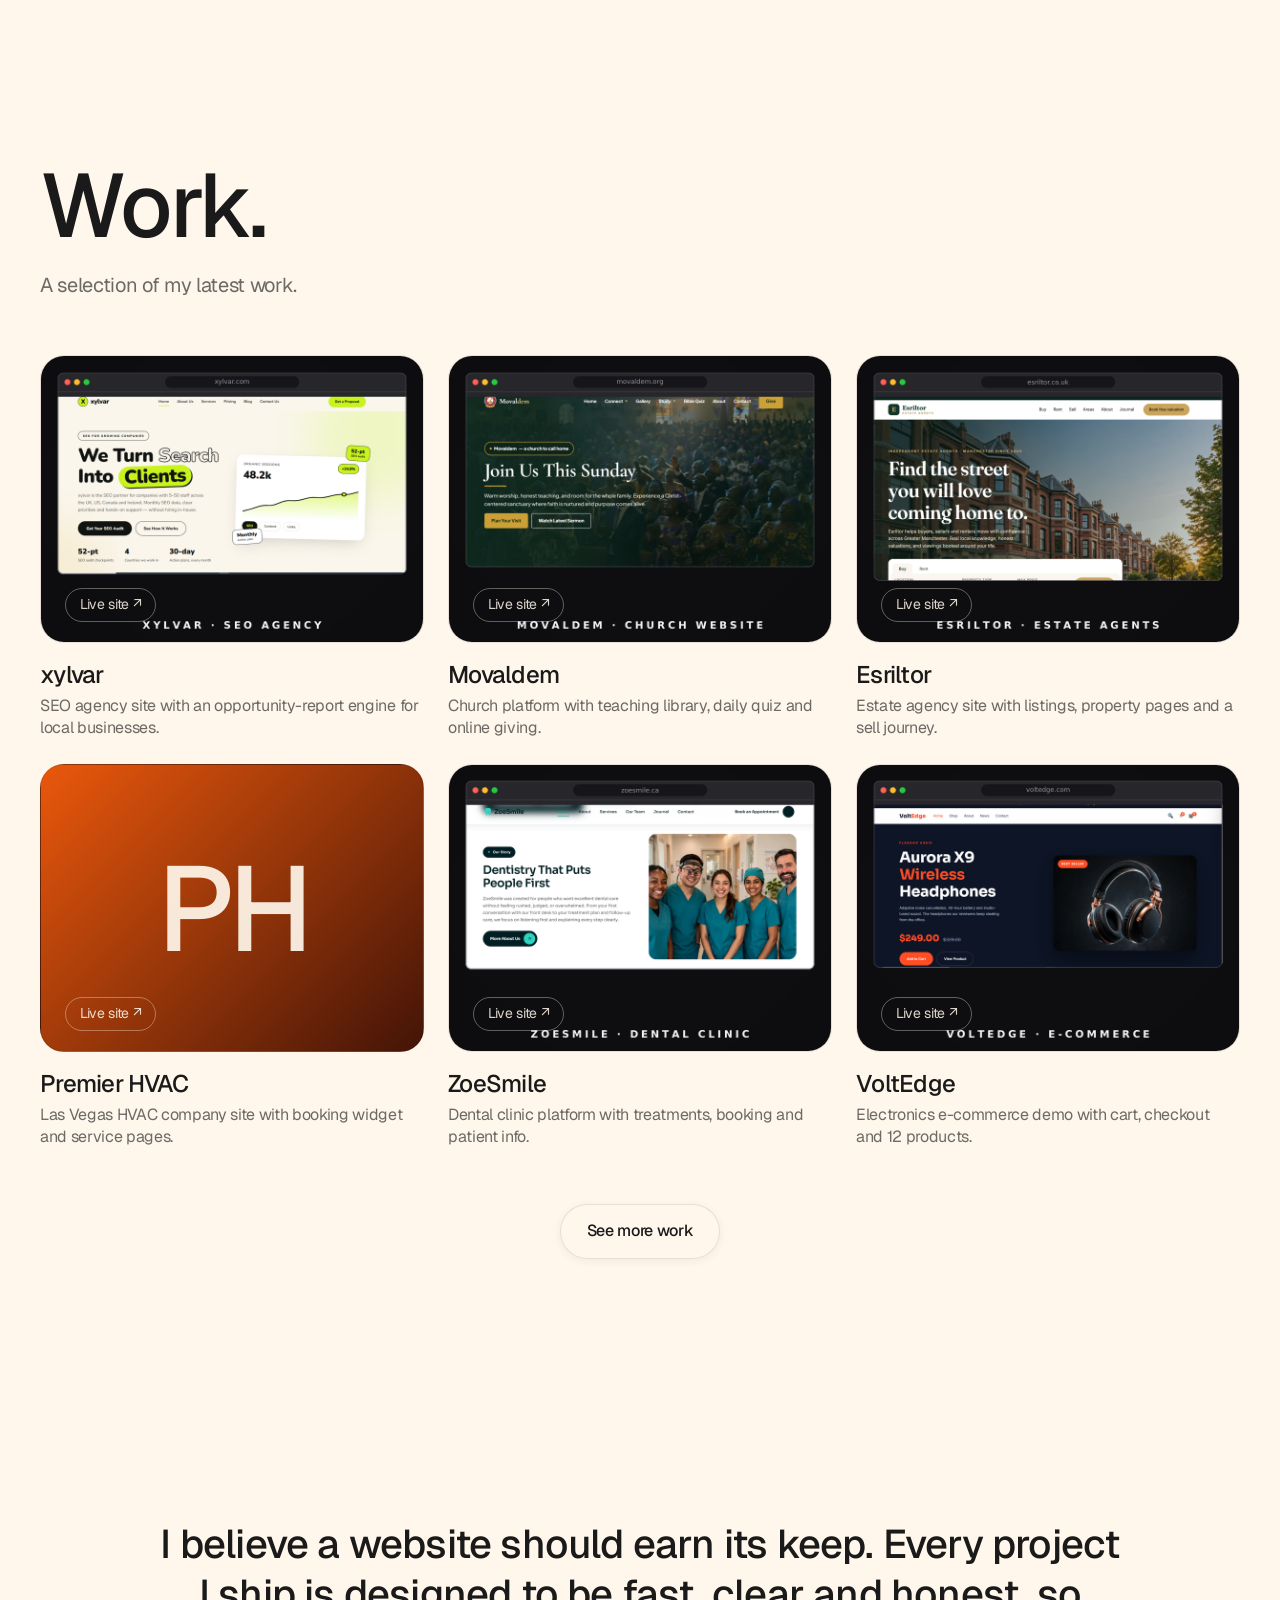
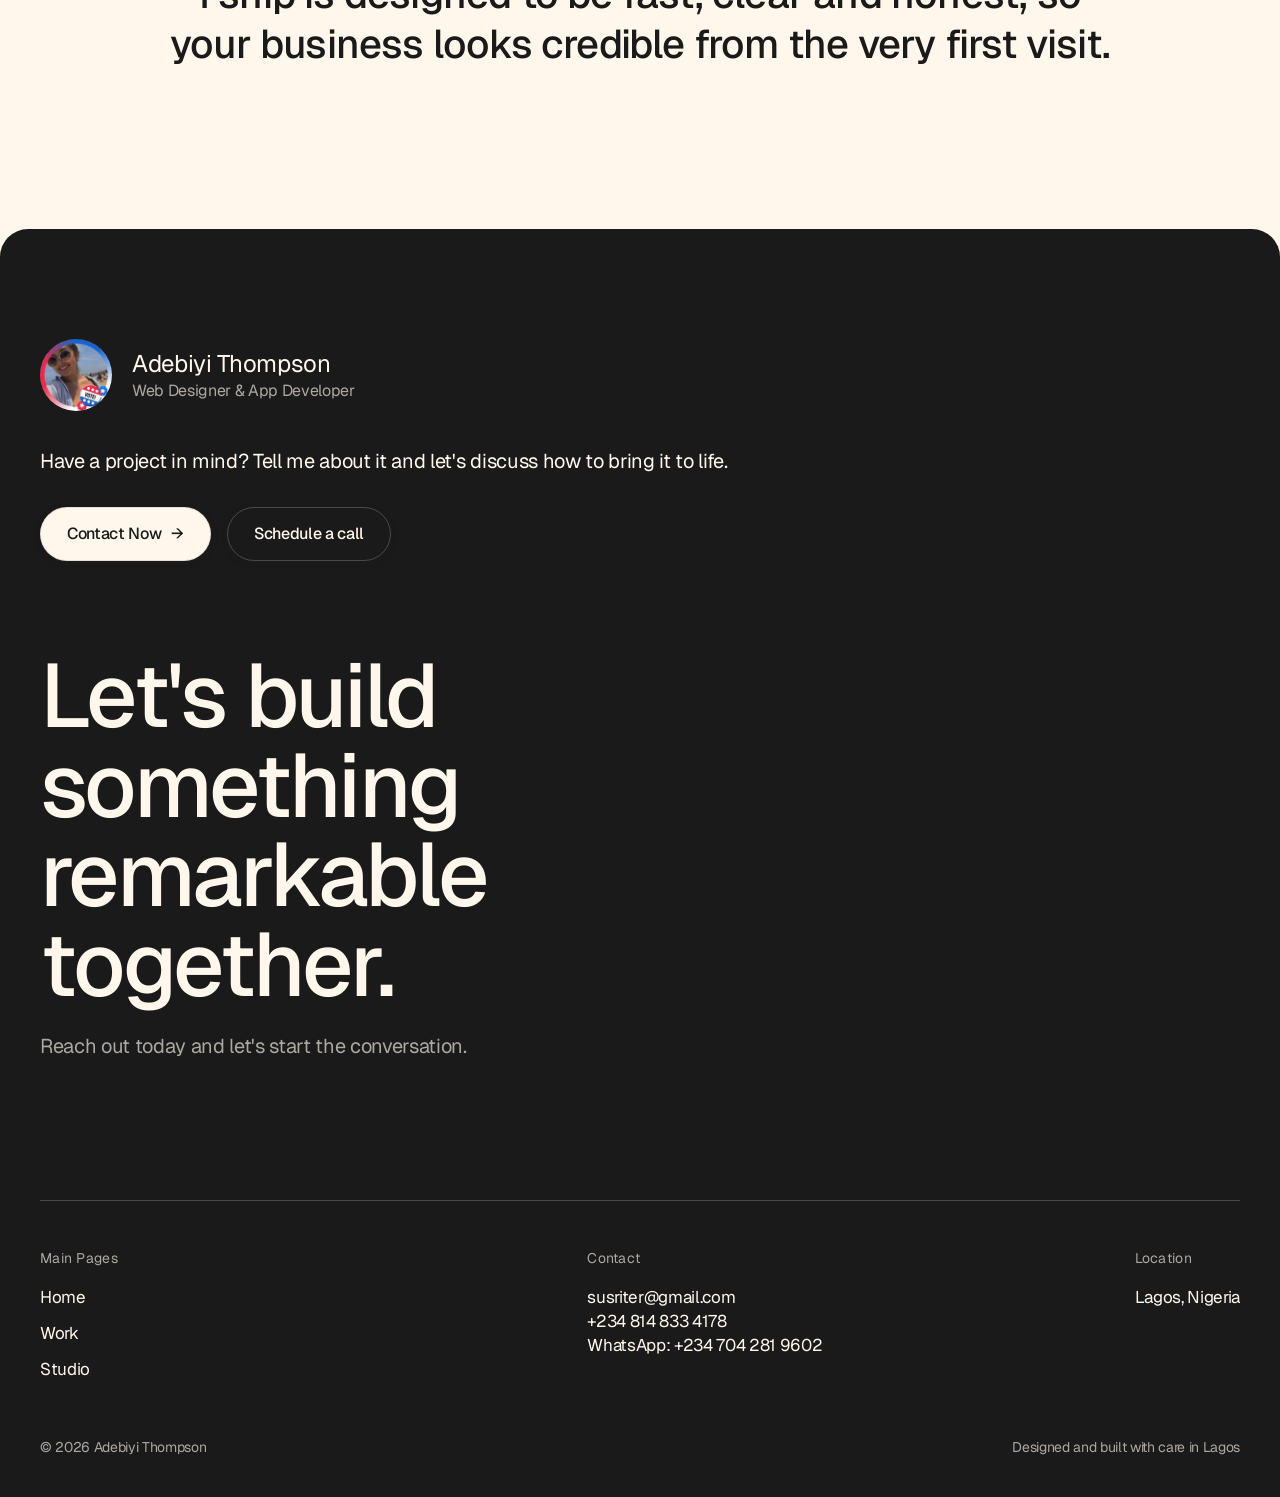
==== commit b0fc66b3: "Real contact details: email, phone, WhatsApp" ====
--- a/index.html
+++ b/index.html
@@ -20,14 +20,14 @@
     <li><a href="works.html">Work</a></li>
     <li><a href="studio.html">Studio</a></li>
   </ul>
-  <a class="btn" href="mailto:hello@adebiyithompson.com">Get in touch</a>
+  <a class="btn" href="mailto:susriter@gmail.com">Get in touch</a>
   <button class="burger" id="burger" aria-label="Open menu" aria-expanded="false"><span></span><span></span><span></span></button>
 </nav>
 <div class="mobile-menu" id="mobileMenu">
   <a href="index.html">Home</a>
   <a href="works.html">Work</a>
   <a href="studio.html">Studio</a>
-  <a class="btn" href="mailto:hello@adebiyithompson.com">Get in touch</a>
+  <a class="btn" href="mailto:susriter@gmail.com">Get in touch</a>
 </div>
 
 <header class="hero">
@@ -197,8 +197,8 @@
       </div>
       <p class="cta-pitch reveal">Have a project in mind? Tell me about it and let's discuss how to bring it to life.</p>
       <div class="cta-btns reveal">
-        <a class="btn btn-solid" href="mailto:hello@adebiyithompson.com">Contact Now <span>→</span></a>
-        <a class="btn btn-outline" href="mailto:hello@adebiyithompson.com?subject=Schedule%20a%20call">Schedule a call</a>
+        <a class="btn btn-solid" href="mailto:susriter@gmail.com">Contact Now <span>→</span></a>
+        <a class="btn btn-outline" href="mailto:susriter@gmail.com?subject=Schedule%20a%20call">Schedule a call</a>
       </div>
       <h2 class="reveal">Let's build something remarkable together.</h2>
       <p class="cta-sub reveal">Reach out today and let's start the conversation.</p>
@@ -207,7 +207,7 @@
       <div class="wrap">
         <div class="foot-grid">
           <div><div class="foot-label">Main Pages</div><ul class="foot-links"><li><a href="index.html">Home</a></li><li><a href="works.html">Work</a></li><li><a href="studio.html">Studio</a></li></ul></div>
-          <div><div class="foot-label">Contact</div><a class="foot-mail" href="mailto:hello@adebiyithompson.com">hello@adebiyithompson.com</a></div>
+          <div><div class="foot-label">Contact</div><a class="foot-mail" href="mailto:susriter@gmail.com">susriter@gmail.com</a><br><a class="foot-mail" href="tel:+2348148334178">+234 814 833 4178</a><br><a class="foot-mail" href="https://wa.me/2347042819602" target="_blank" rel="noopener">WhatsApp: +234 704 281 9602</a></div>
           <div><div class="foot-label">Location</div><p style="font-size:17px">Lagos, Nigeria</p></div>
         </div>
         <div class="foot-base"><span>© <span id="year">2026</span> Adebiyi Thompson</span><span>Designed and built with care in Lagos</span></div>
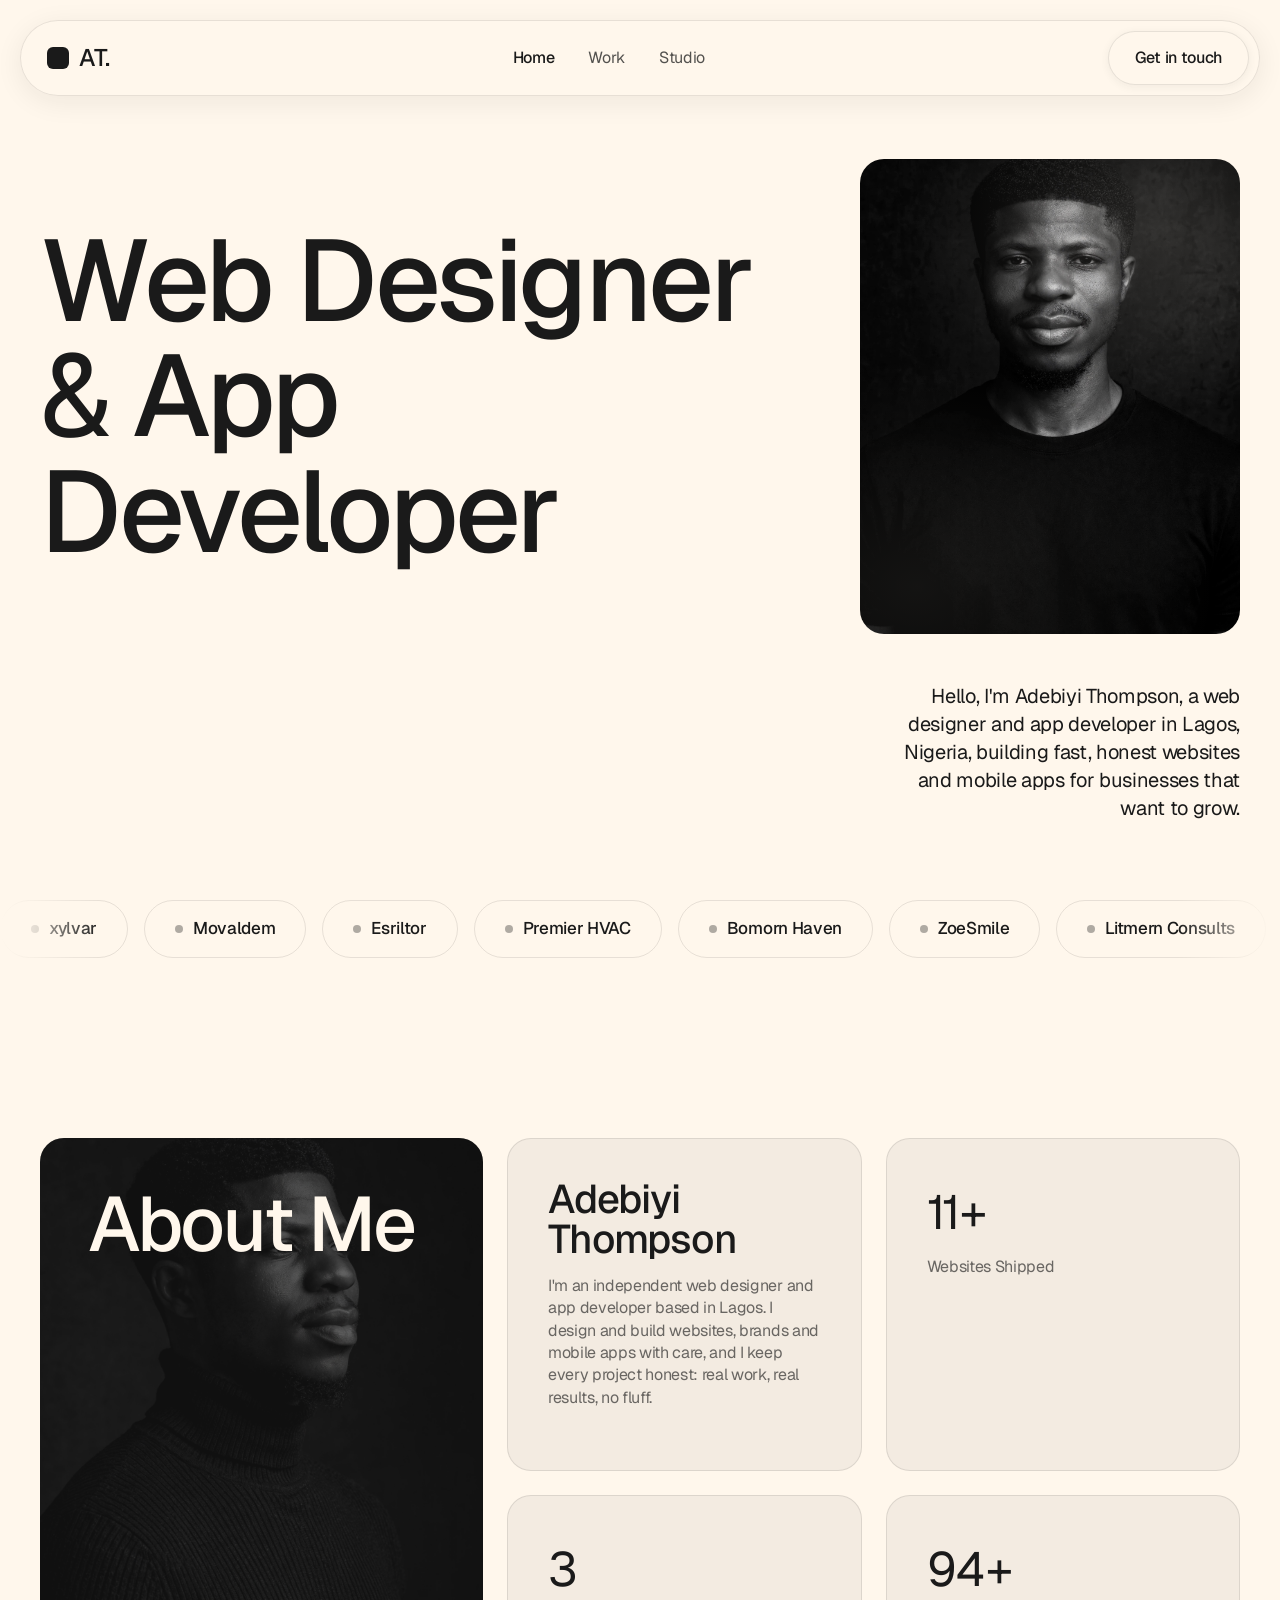
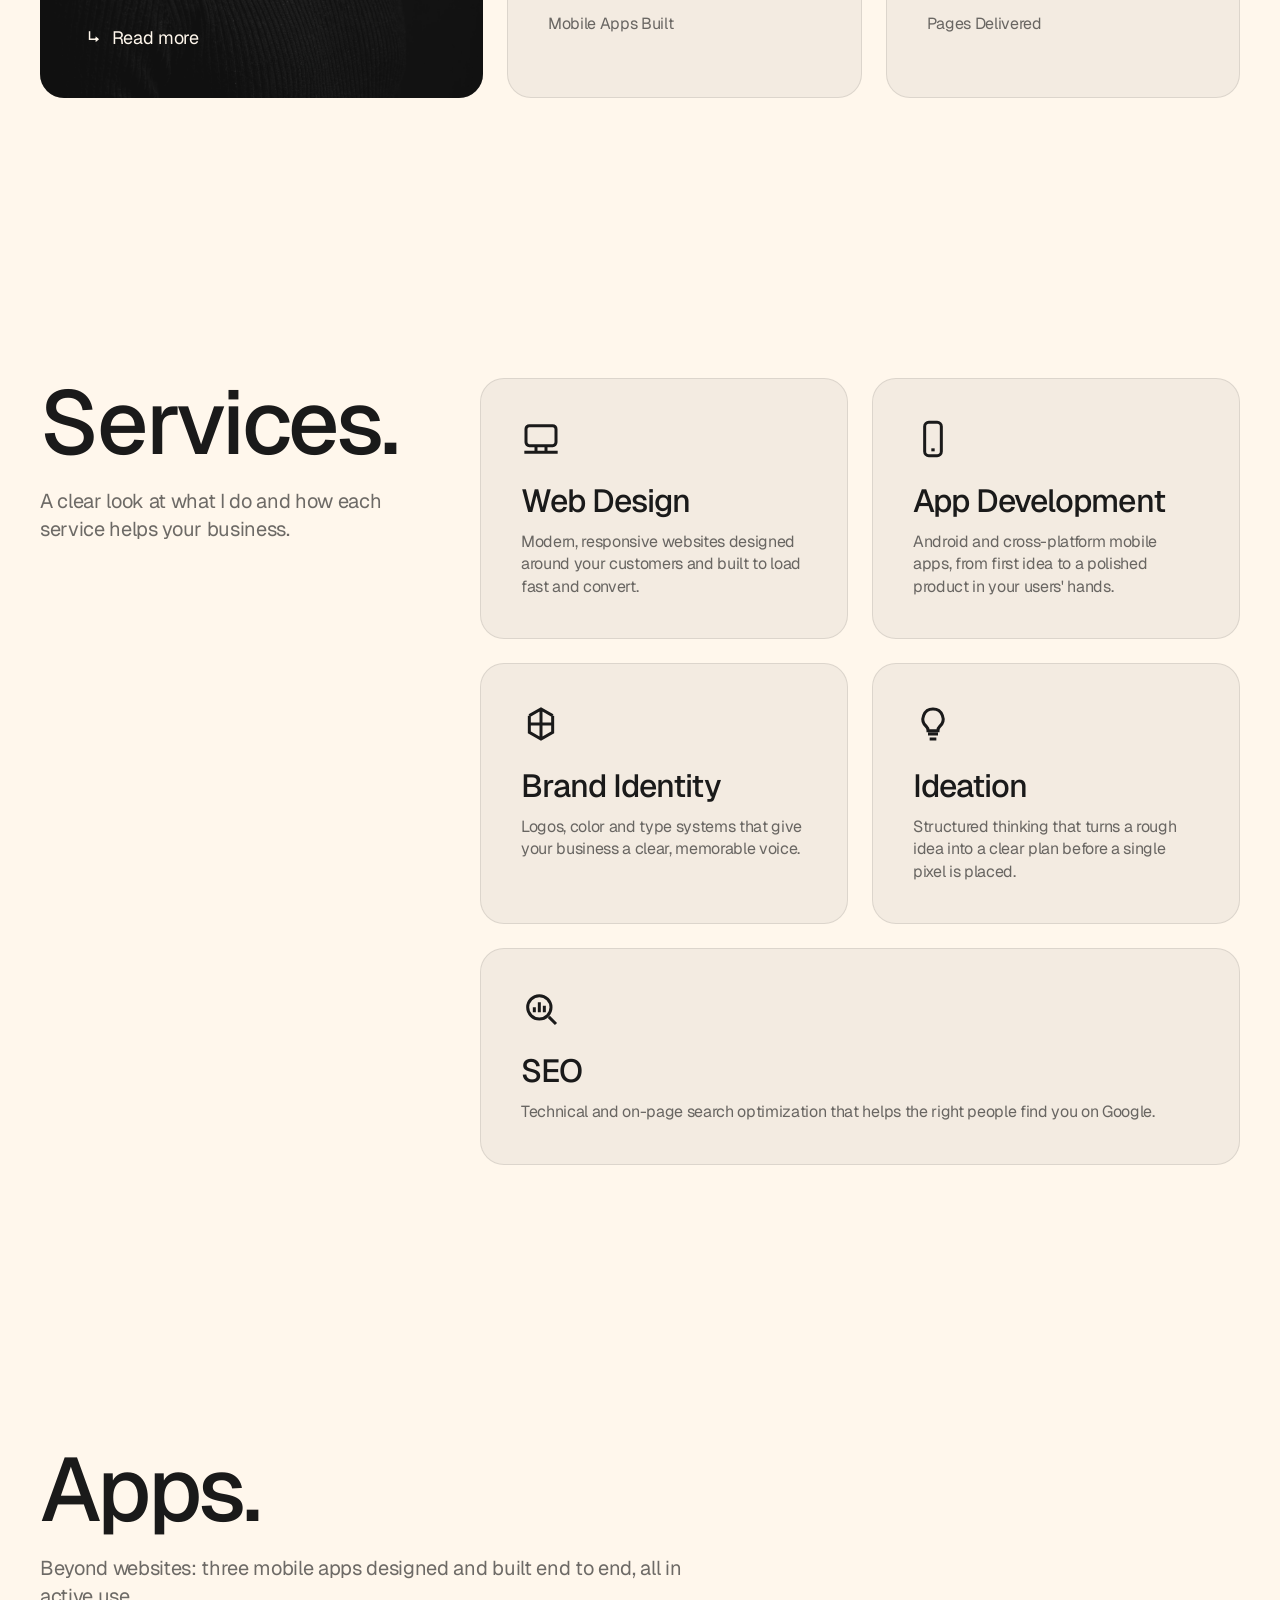
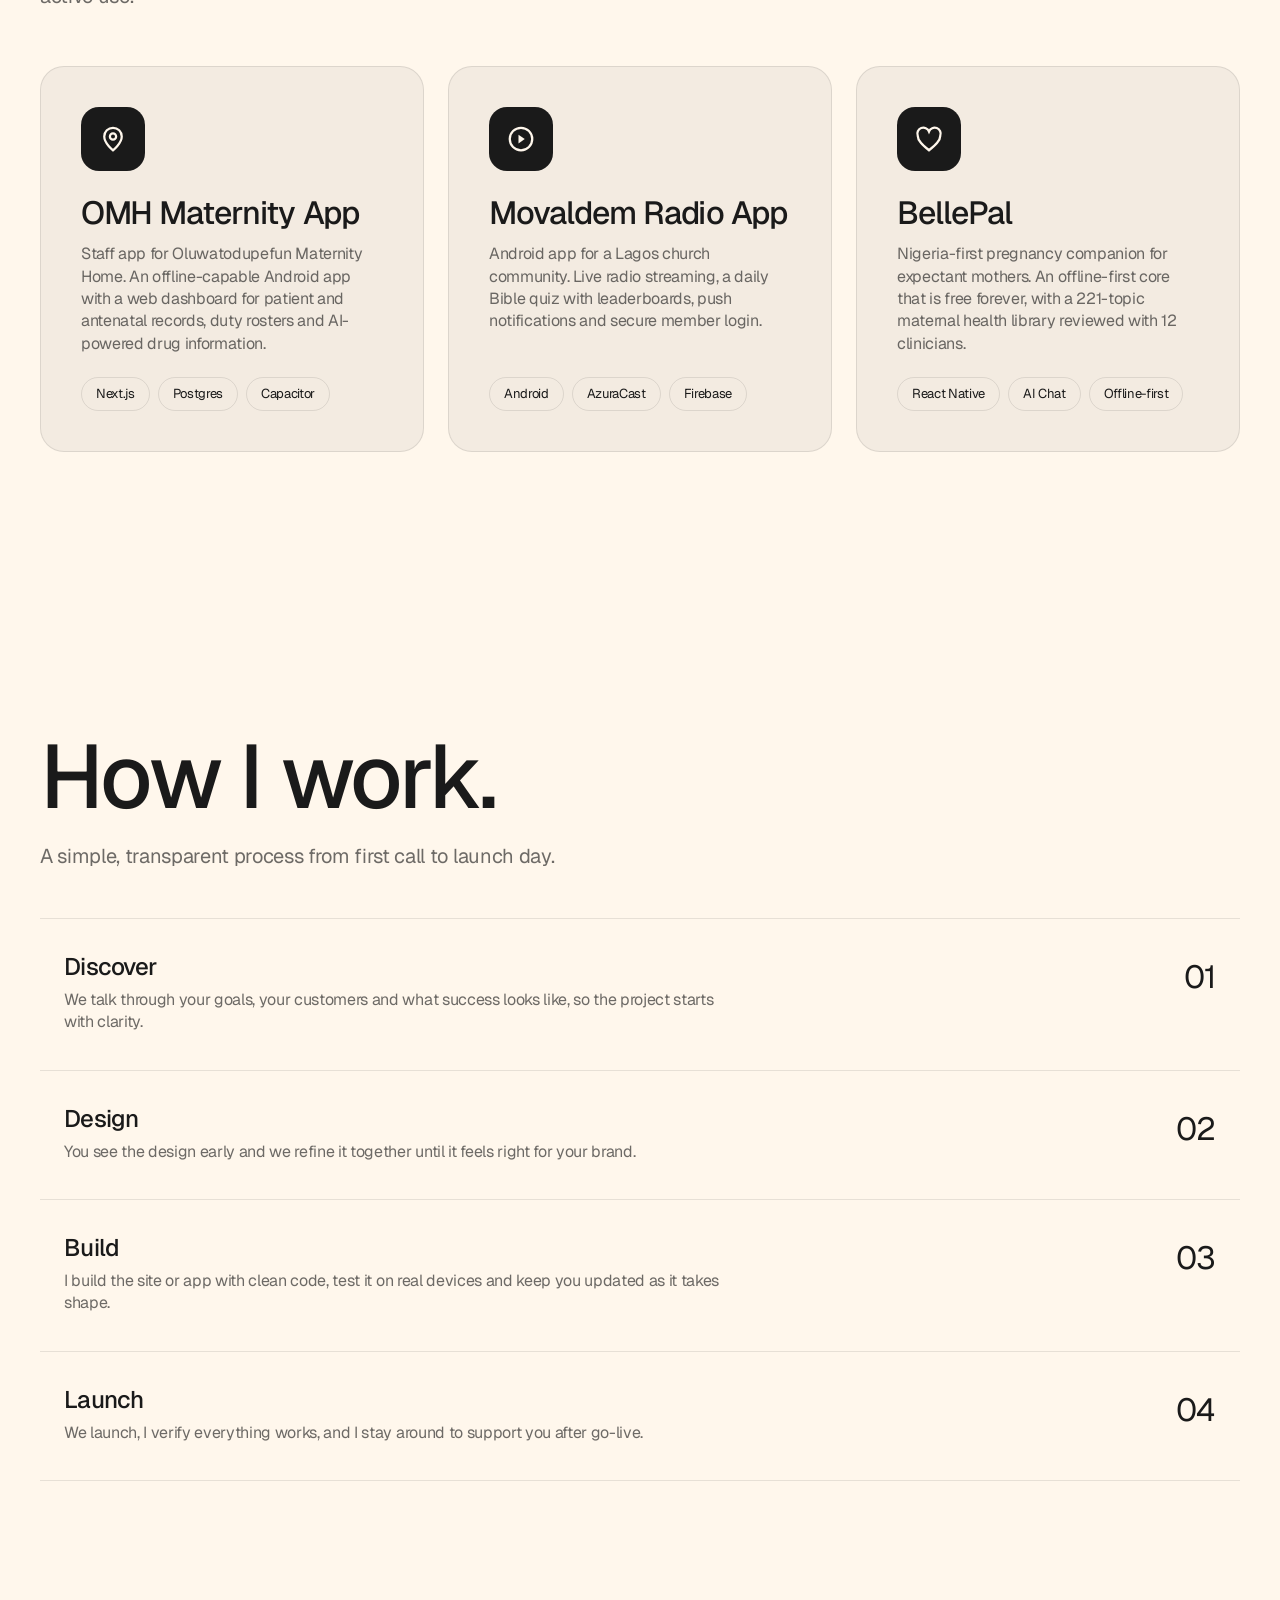
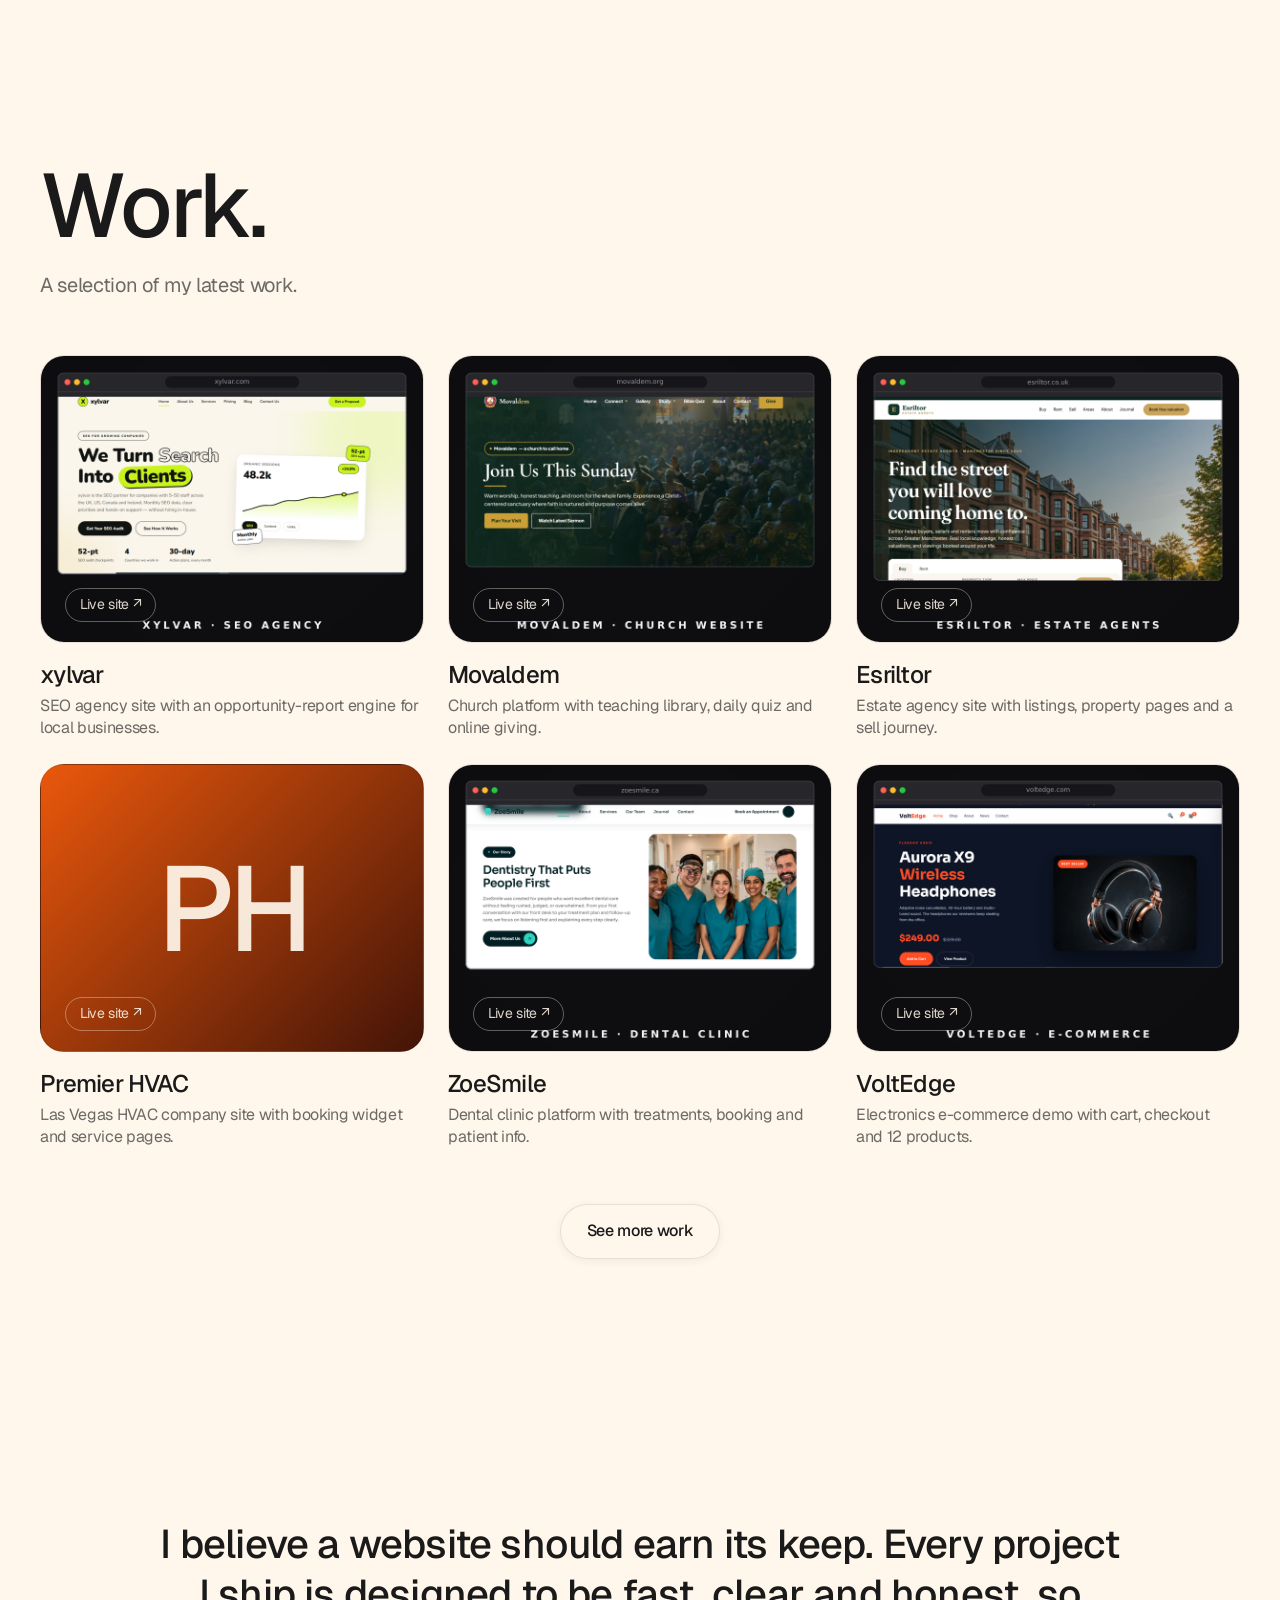
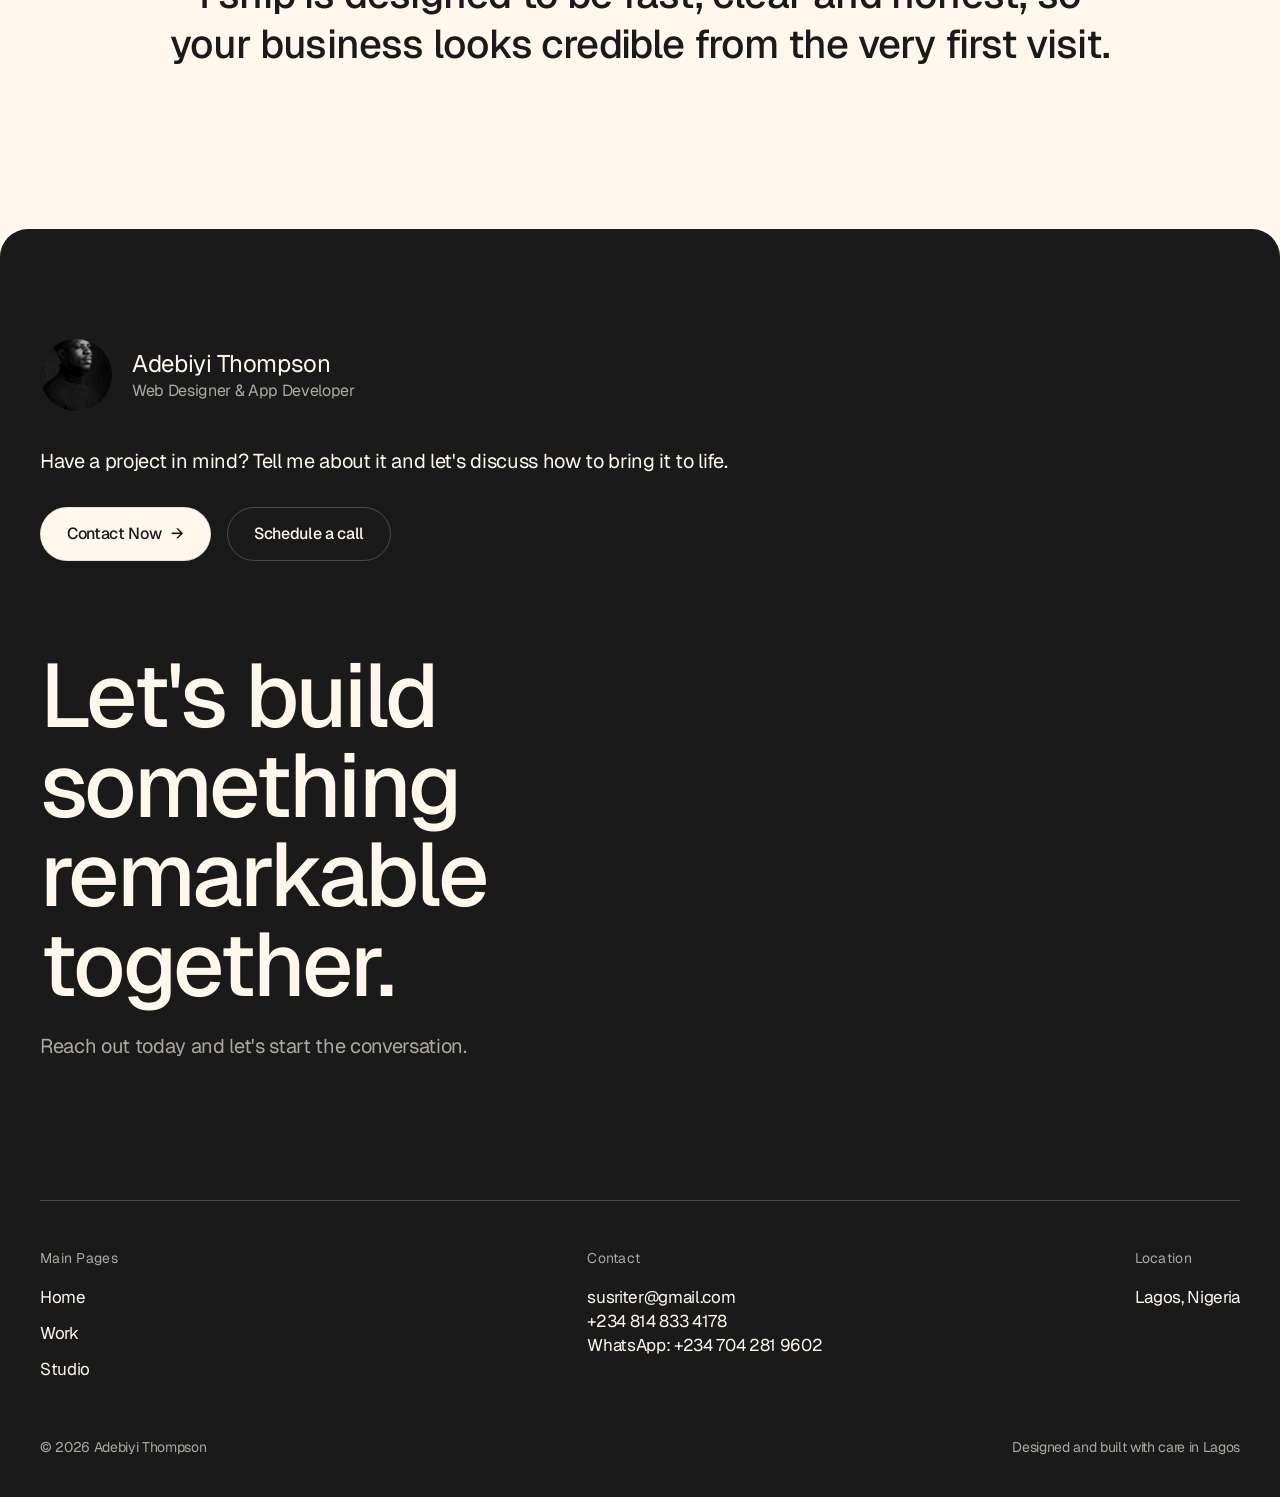
==== commit f9f39c33: "Grayscale portraits: new hero image, avatar and favicon use generated portrait" ====
--- a/index.html
+++ b/index.html
@@ -9,7 +9,7 @@
 <link rel="preconnect" href="https://fonts.gstatic.com" crossorigin>
 <link href="https://fonts.googleapis.com/css2?family=Geist:wght@100..900&display=swap" rel="stylesheet">
 <link rel="stylesheet" href="assets/css/style.css">
-<link rel="icon" href="assets/img/portrait.jpg">
+<link rel="icon" href="assets/img/about-portrait.jpg">
 </head>
 <body>
 
@@ -33,7 +33,7 @@
 <header class="hero">
   <div class="wrap hero-grid">
     <h1>Web Designer<br><span class="amp">&amp;</span> App Developer</h1>
-    <div class="hero-photo"><img src="assets/img/hero-portrait.png" alt="Adebiyi Thompson"></div>
+    <div class="hero-photo"><img src="assets/img/hero-portrait.jpg" alt="Adebiyi Thompson"></div>
     <p class="hero-intro">Hello, I'm Adebiyi Thompson, a web designer and app developer in Lagos, Nigeria, building fast, honest websites and mobile apps for businesses that want to grow.</p>
   </div>
 </header>
@@ -192,7 +192,7 @@
   <div class="cta">
     <div class="wrap">
       <div class="cta-top reveal">
-        <img class="avatar" src="assets/img/portrait.jpg" alt="Adebiyi Thompson">
+        <img class="avatar" src="assets/img/about-portrait.jpg" alt="Adebiyi Thompson">
         <div><div class="cta-name">Adebiyi Thompson</div><div class="cta-role">Web Designer &amp; App Developer</div></div>
       </div>
       <p class="cta-pitch reveal">Have a project in mind? Tell me about it and let's discuss how to bring it to life.</p>
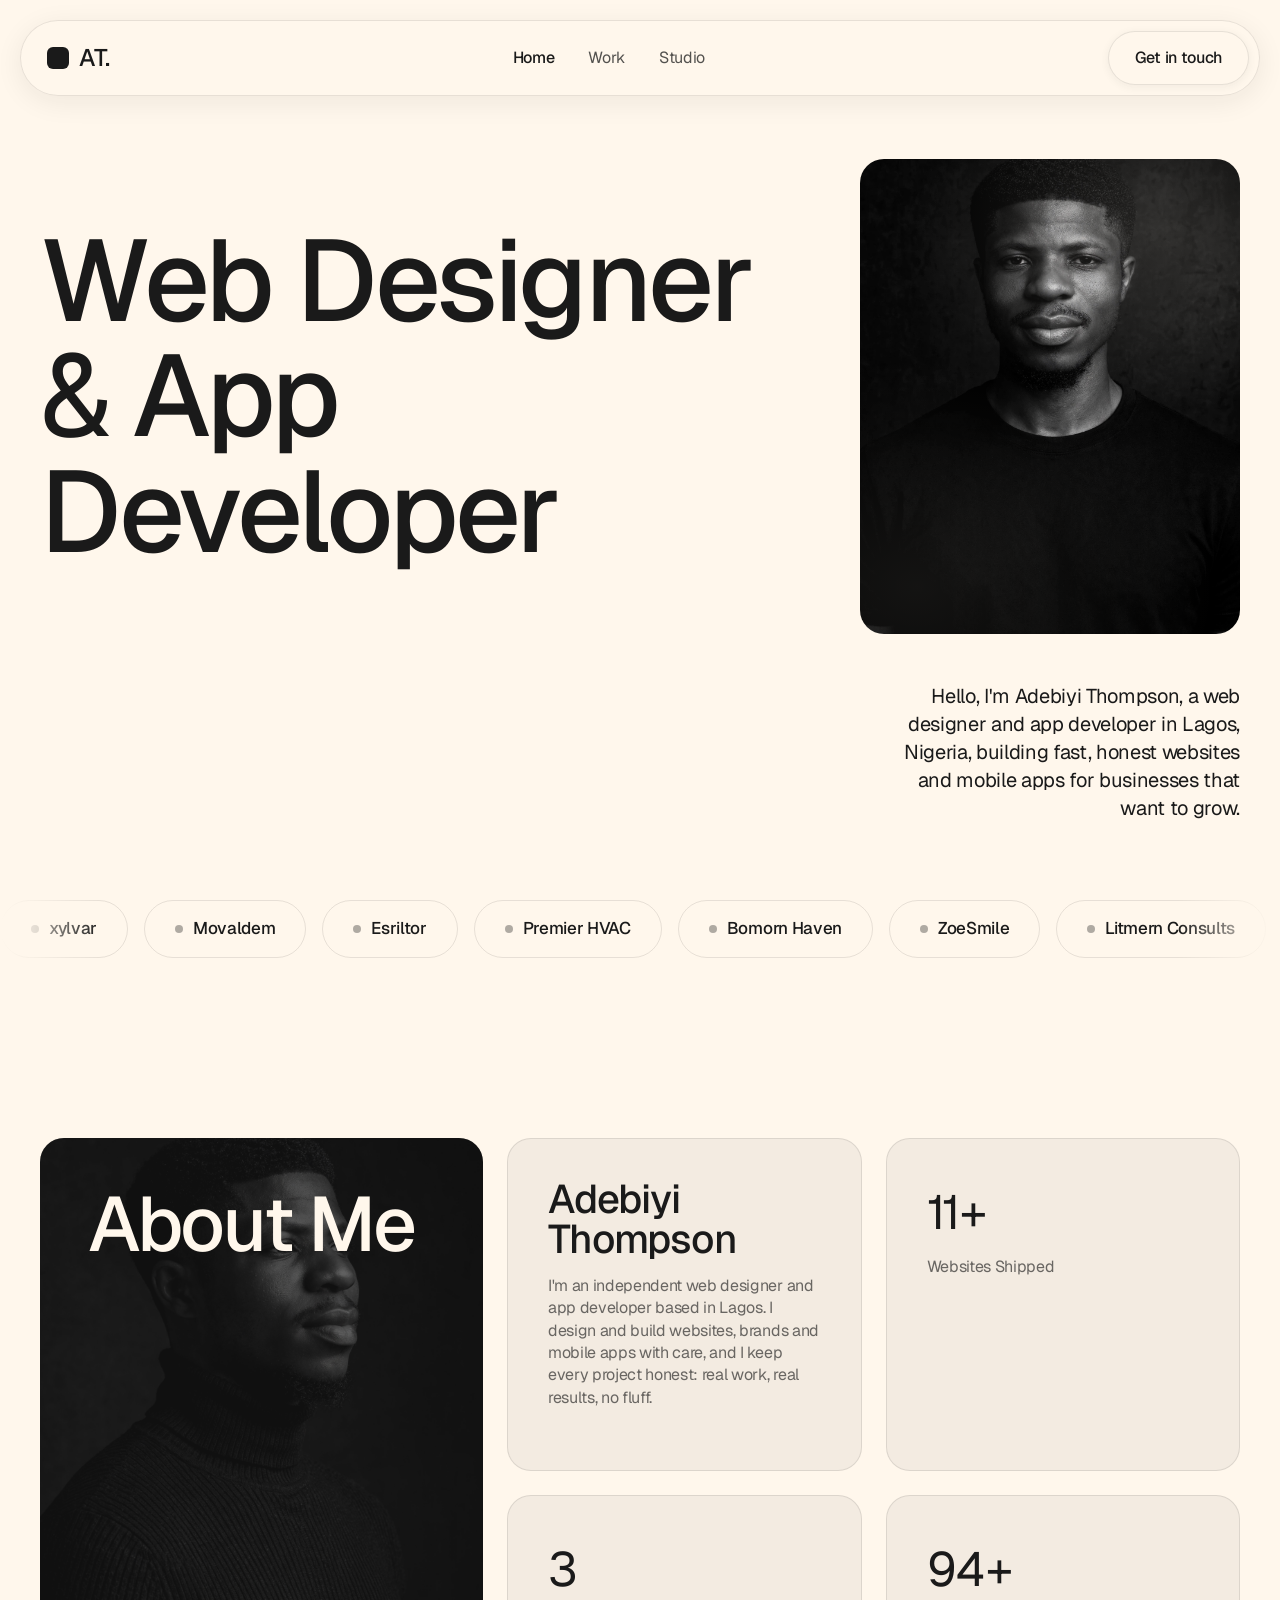
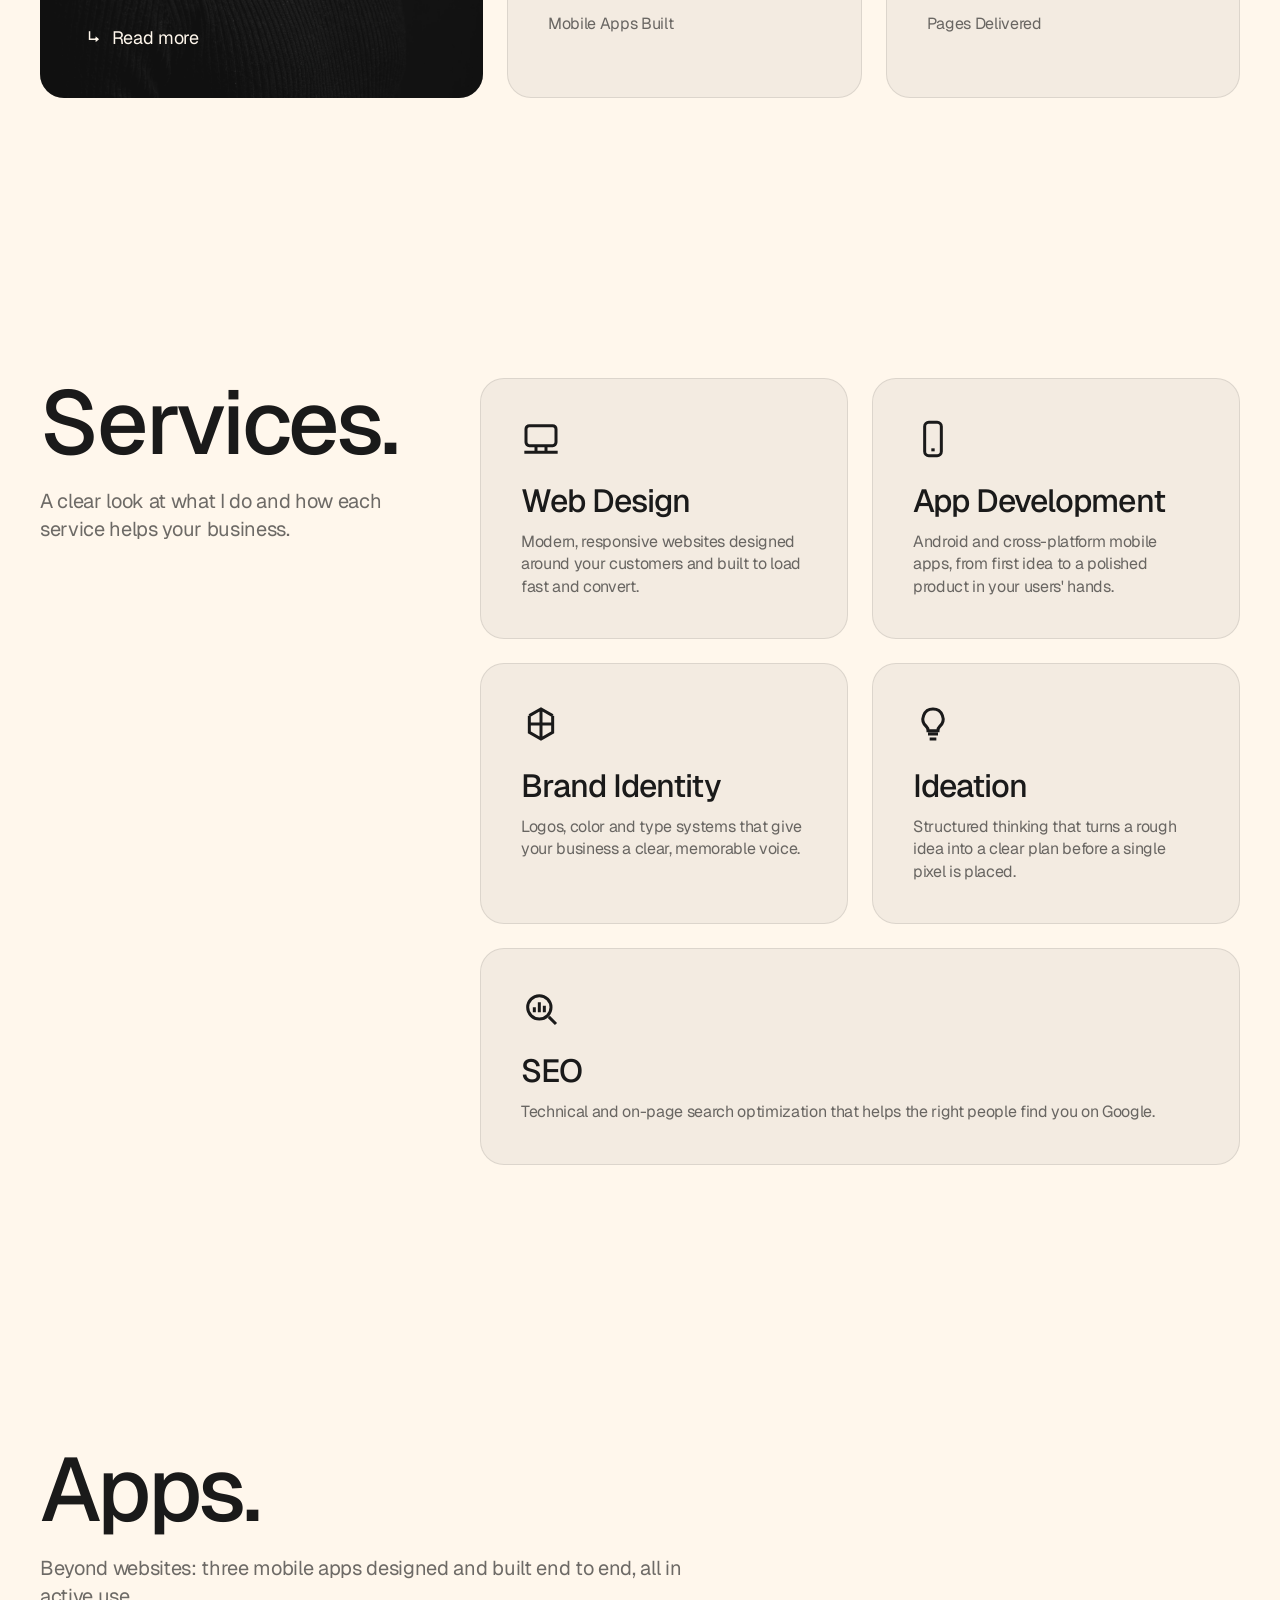
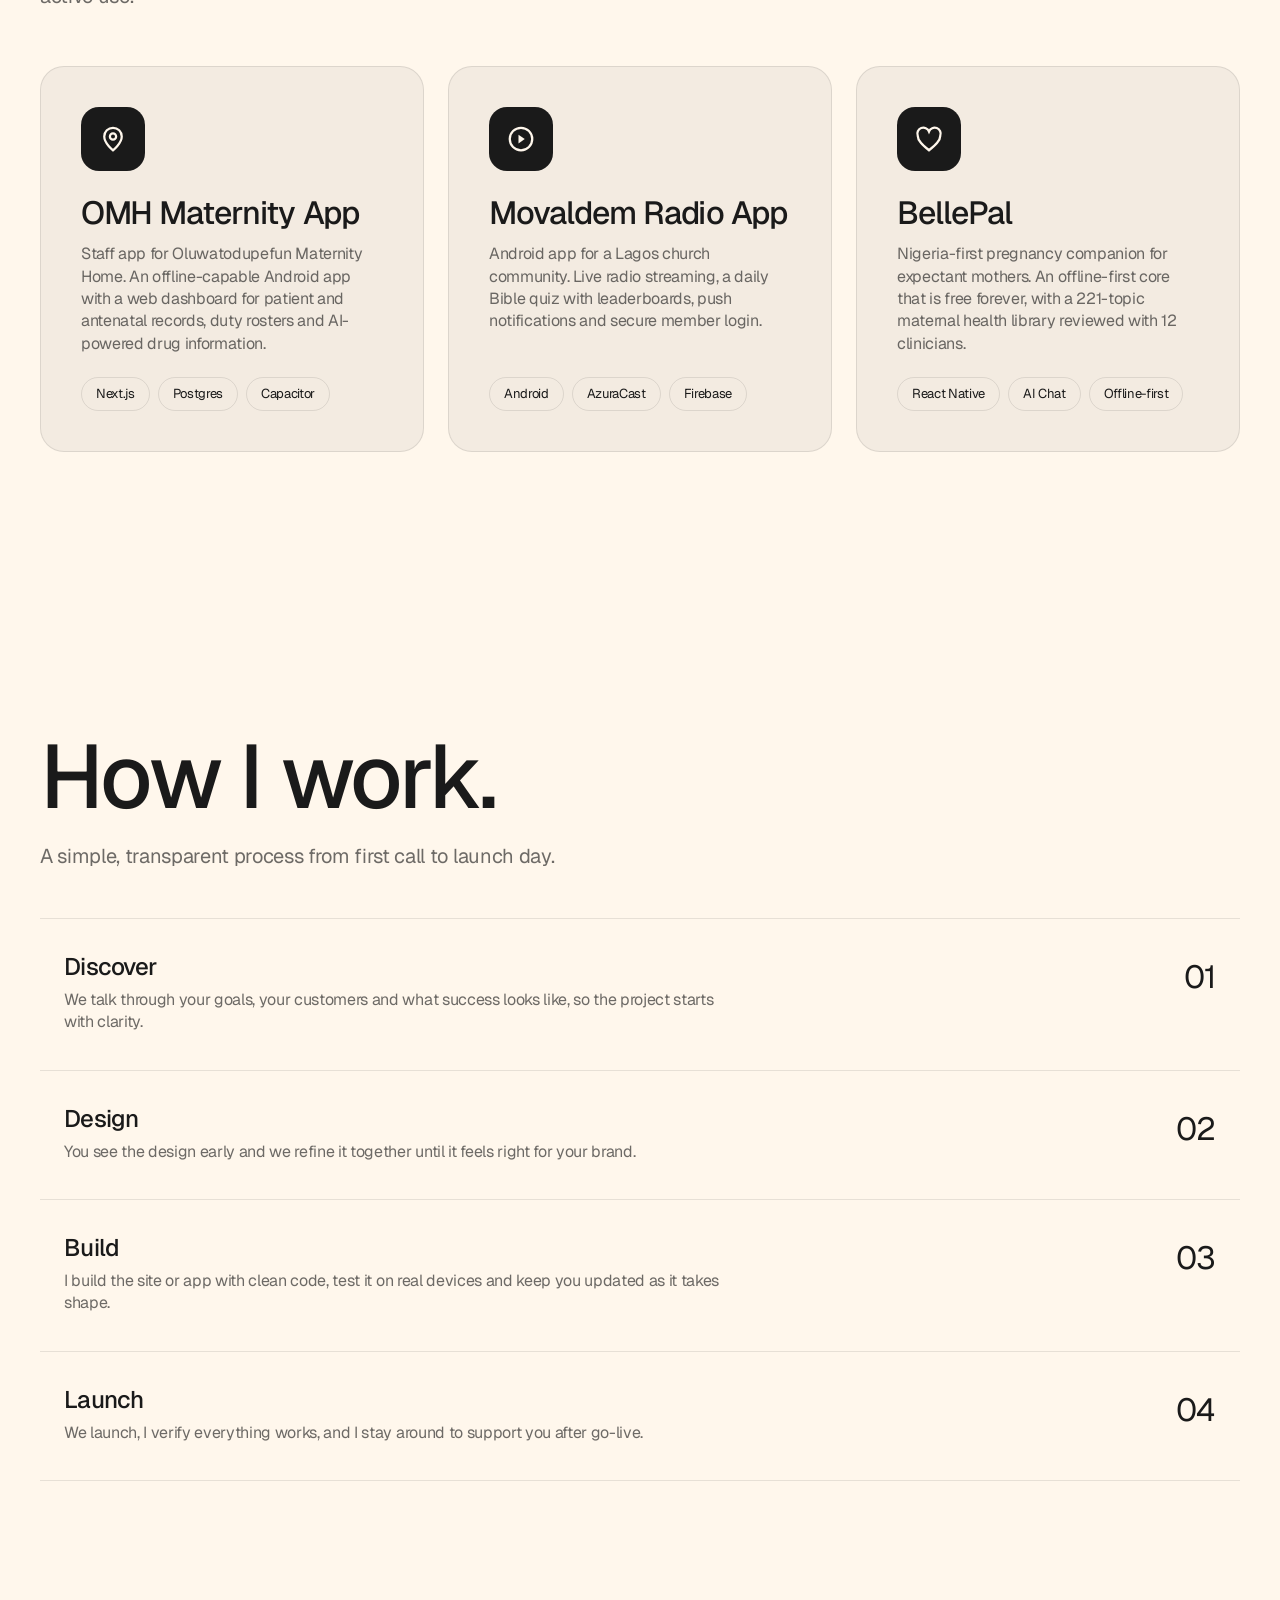
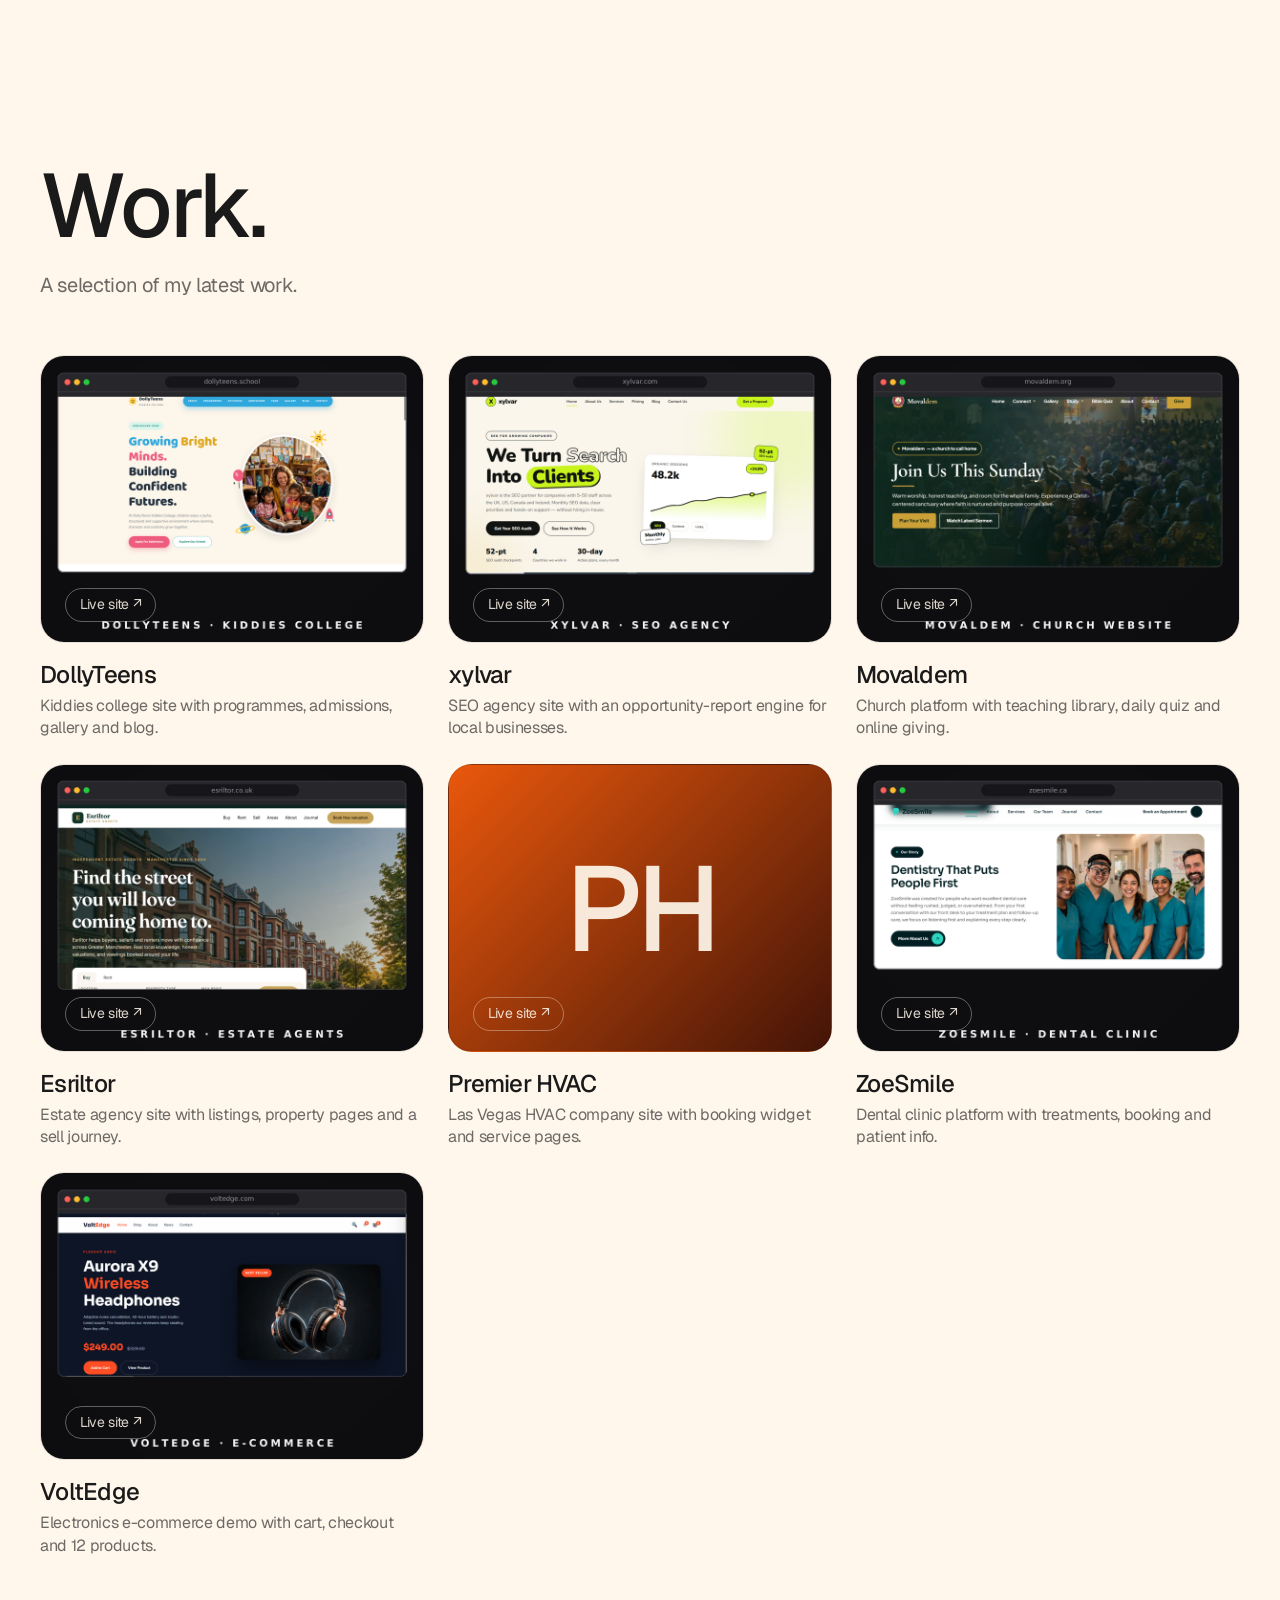
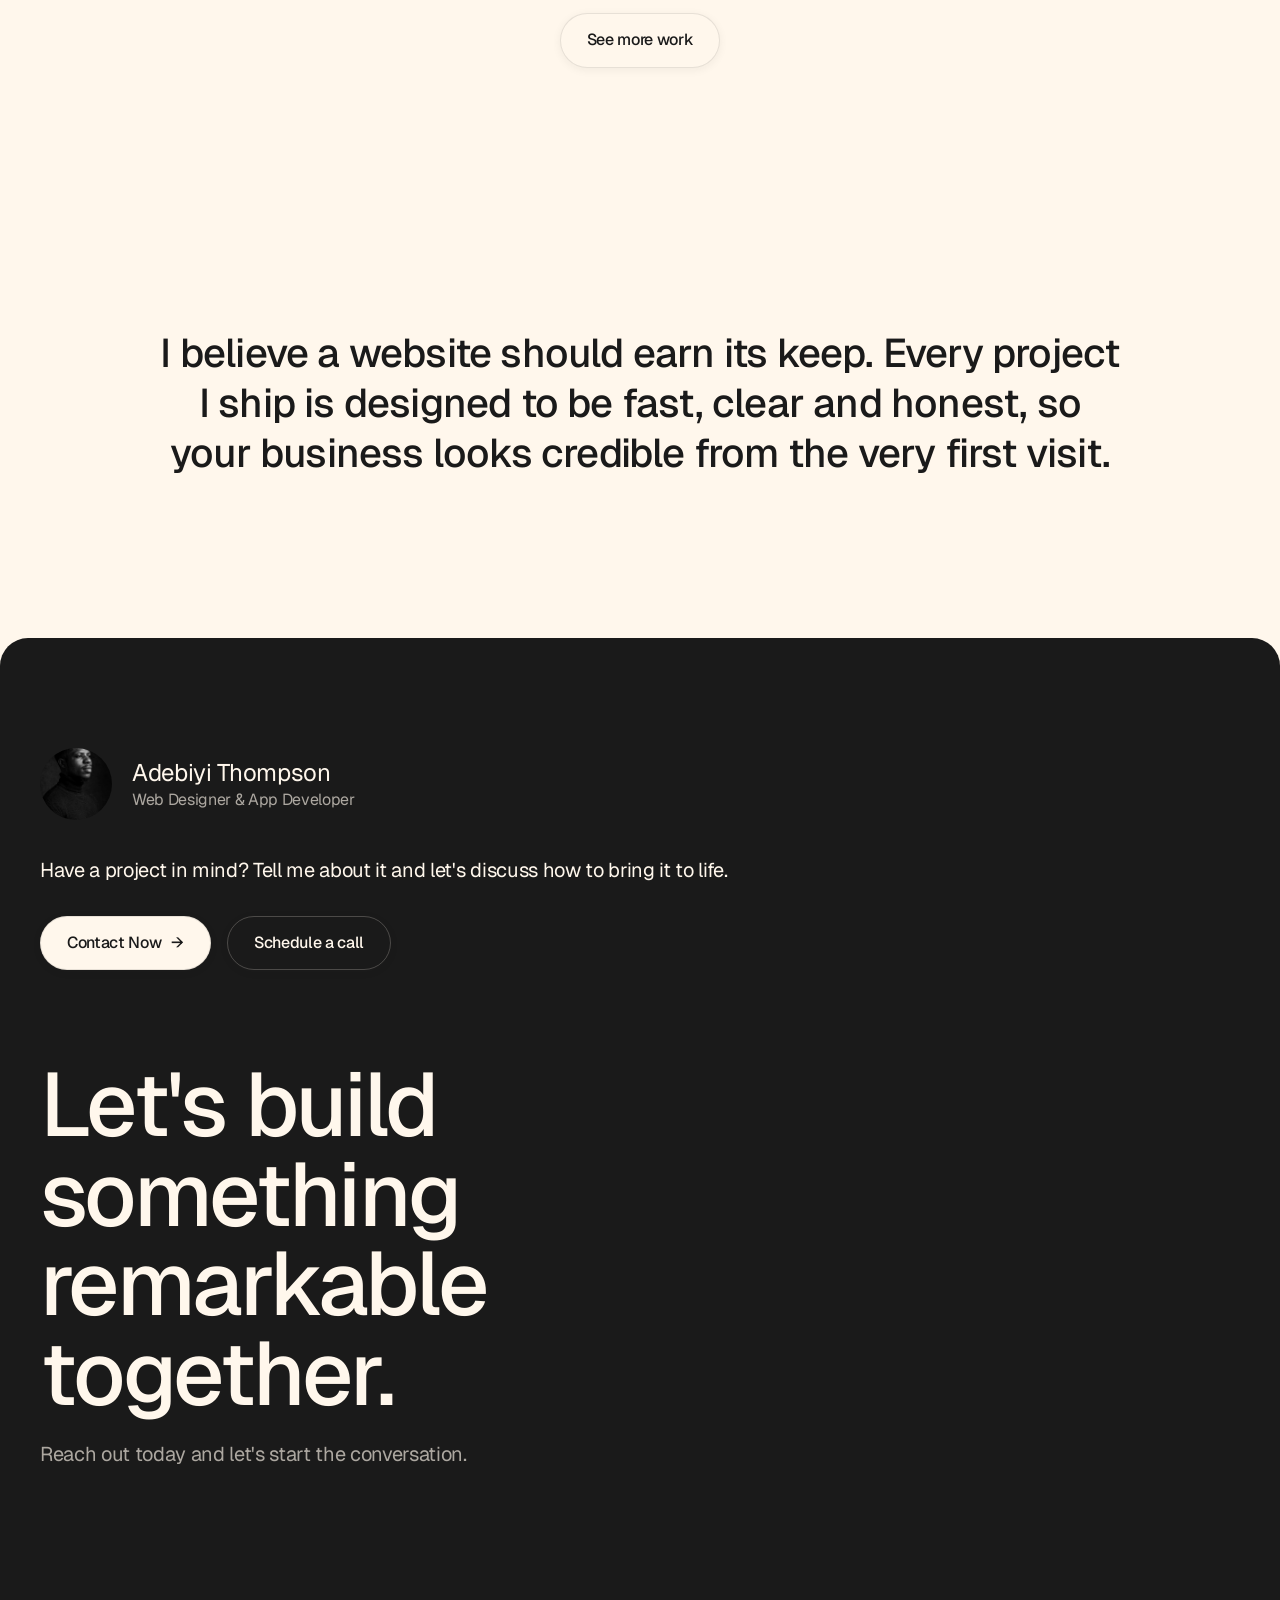
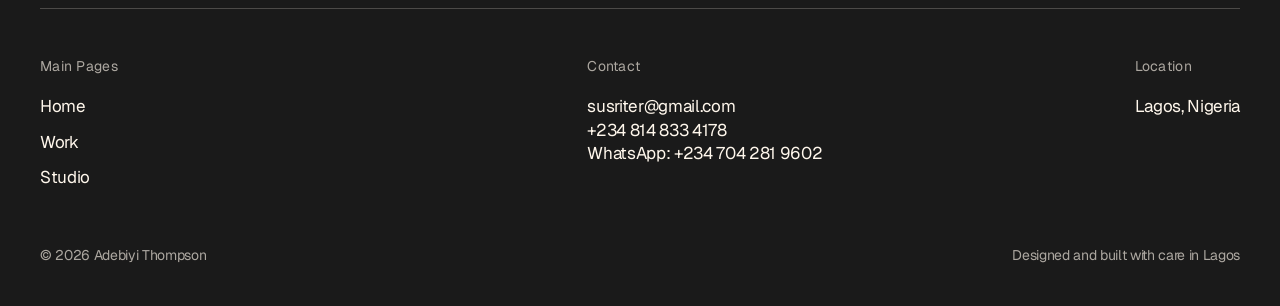
==== commit a5a325b5: "Add DollyTeens Kiddies College demo to portfolio" ====
--- a/index.html
+++ b/index.html
@@ -161,6 +161,9 @@
   </div>
   <div class="wrap">
     <div class="work-grid reveal">
+      <article class="work-card"><a href="https://julieellis1.github.io/portfolio-demos/dollyteens/" target="_blank" rel="noopener">
+        <div class="work-visual"><img src="assets/img/work-dollyteens.png" alt="DollyTeens Kiddies College website"><span class="wt">Live site ↗</span></div>
+        <h3 class="work-title">DollyTeens</h3><p class="work-desc">Kiddies college site with programmes, admissions, gallery and blog.</p></a></article>
       <article class="work-card"><a href="https://xylvar.pages.dev" target="_blank" rel="noopener">
         <div class="work-visual"><img src="assets/img/work-xylvar.png" alt="xylvar website"><span class="wt">Live site ↗</span></div>
         <h3 class="work-title">xylvar</h3><p class="work-desc">SEO agency site with an opportunity-report engine for local businesses.</p></a></article>
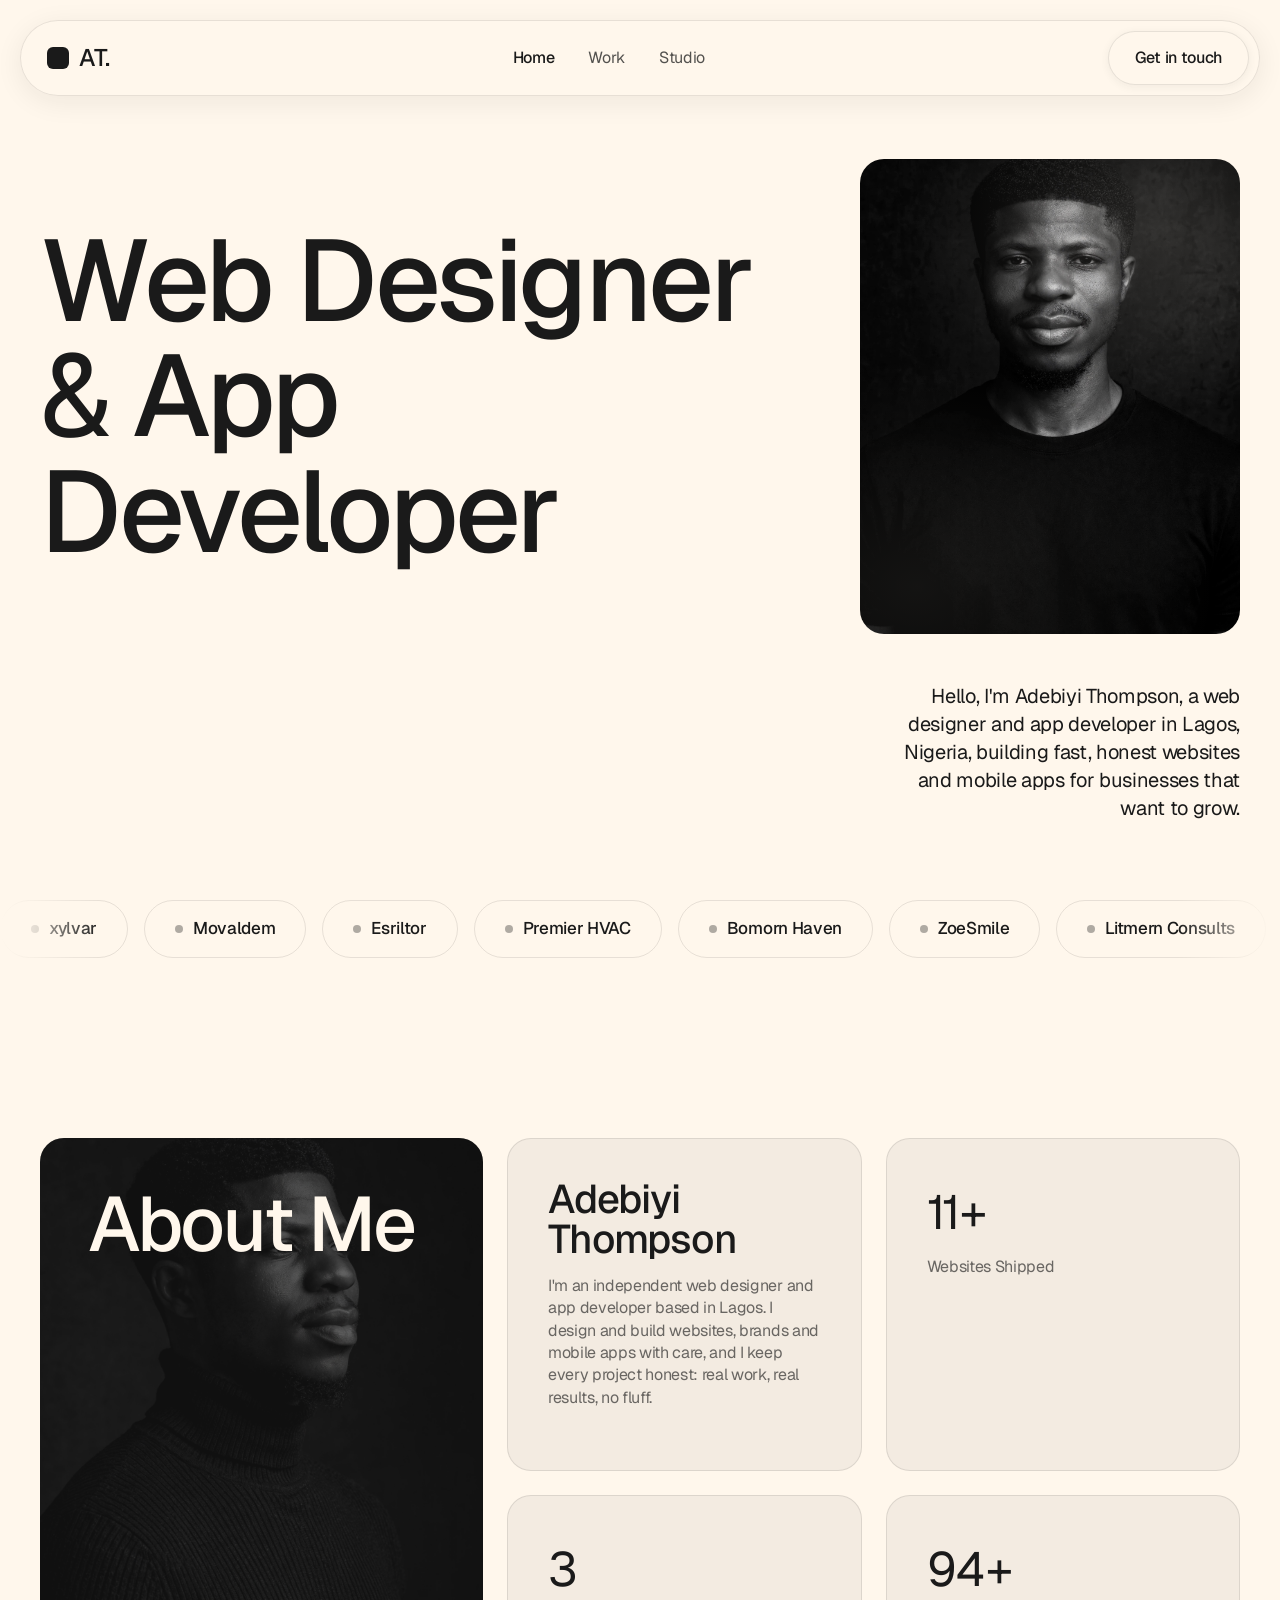
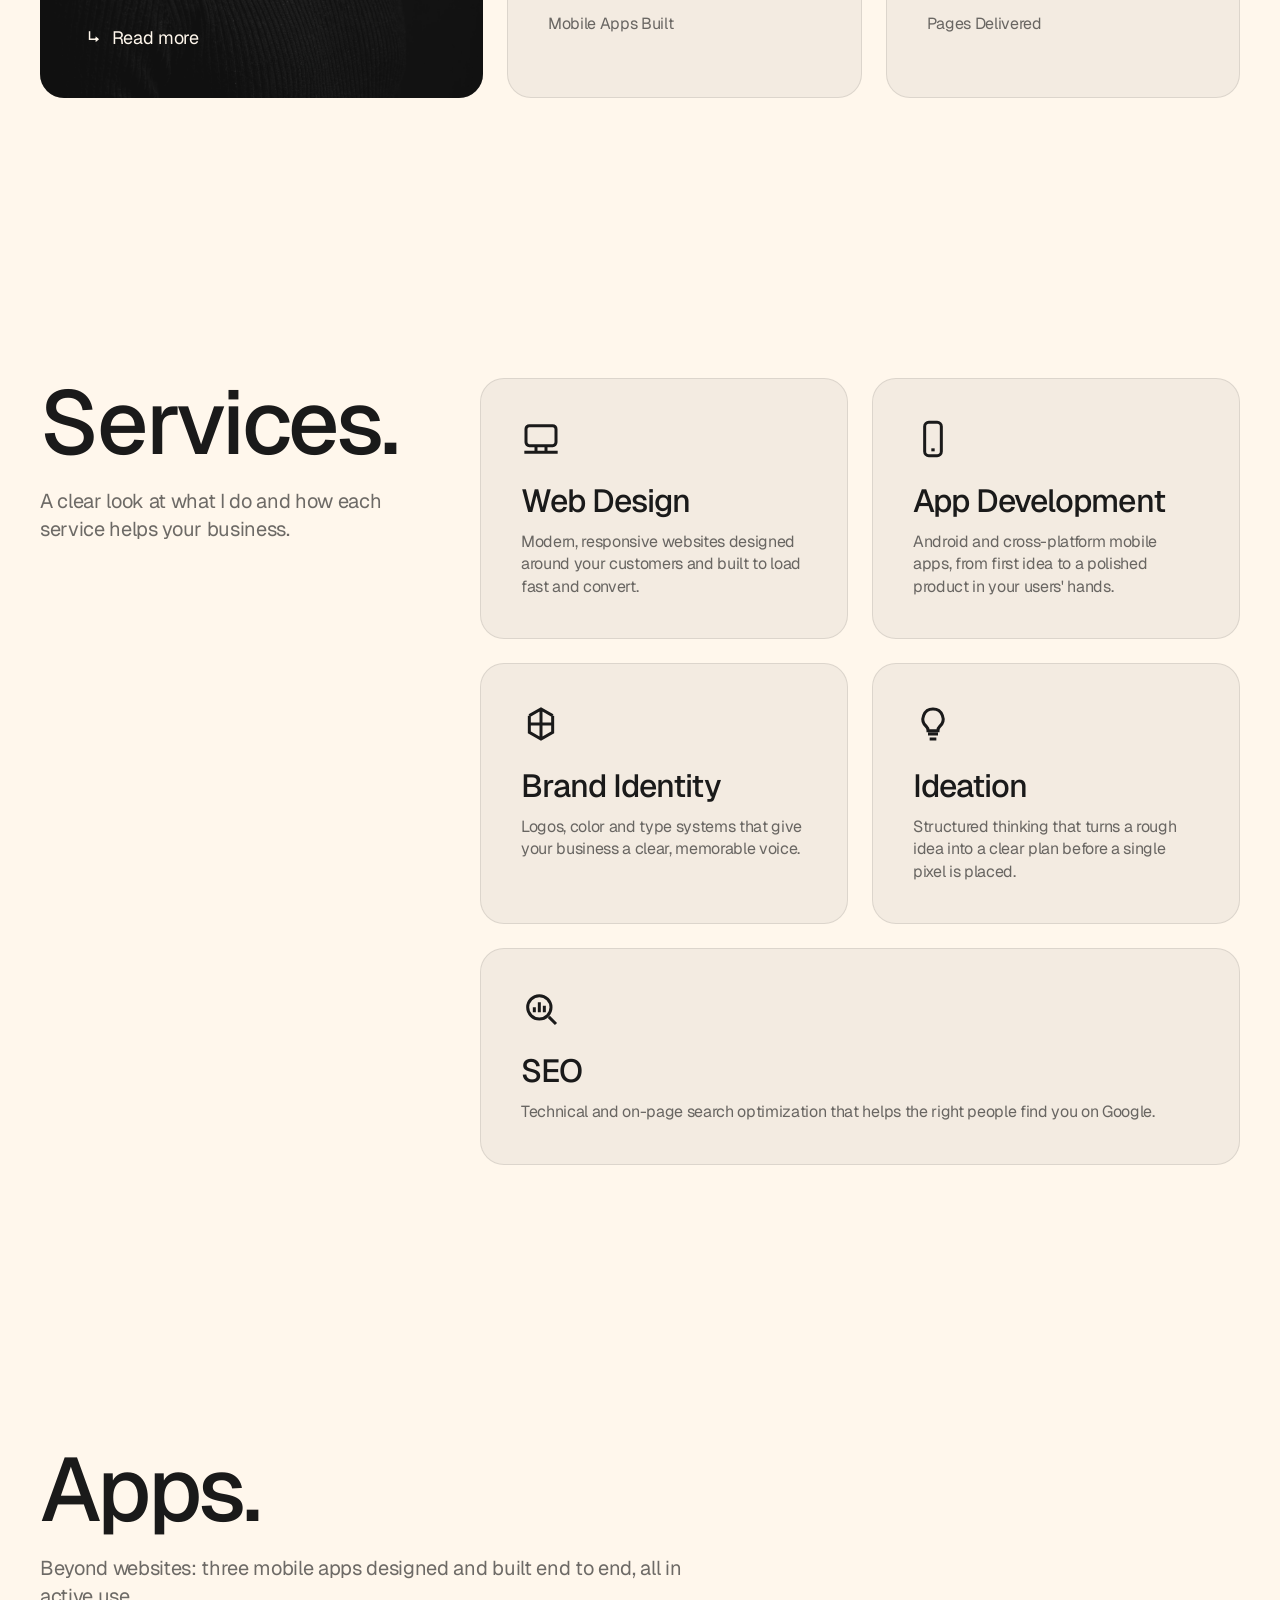
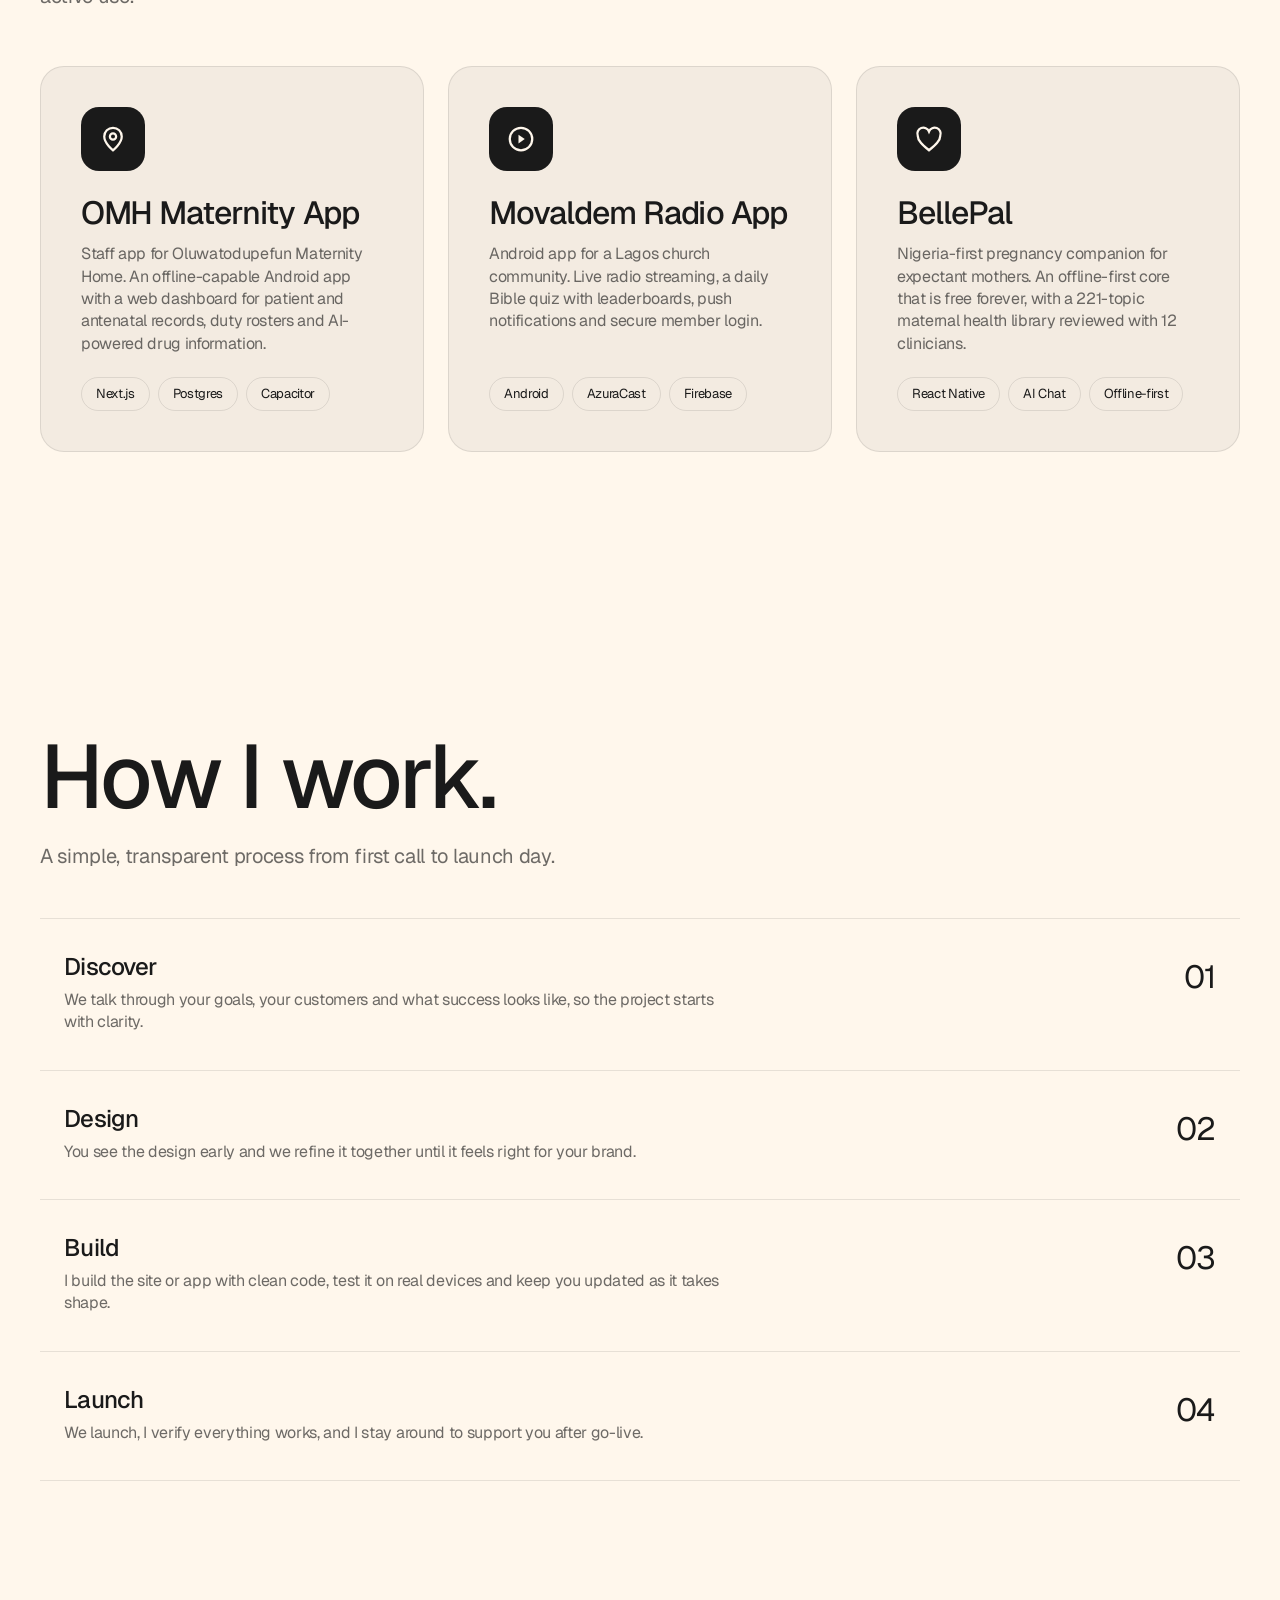
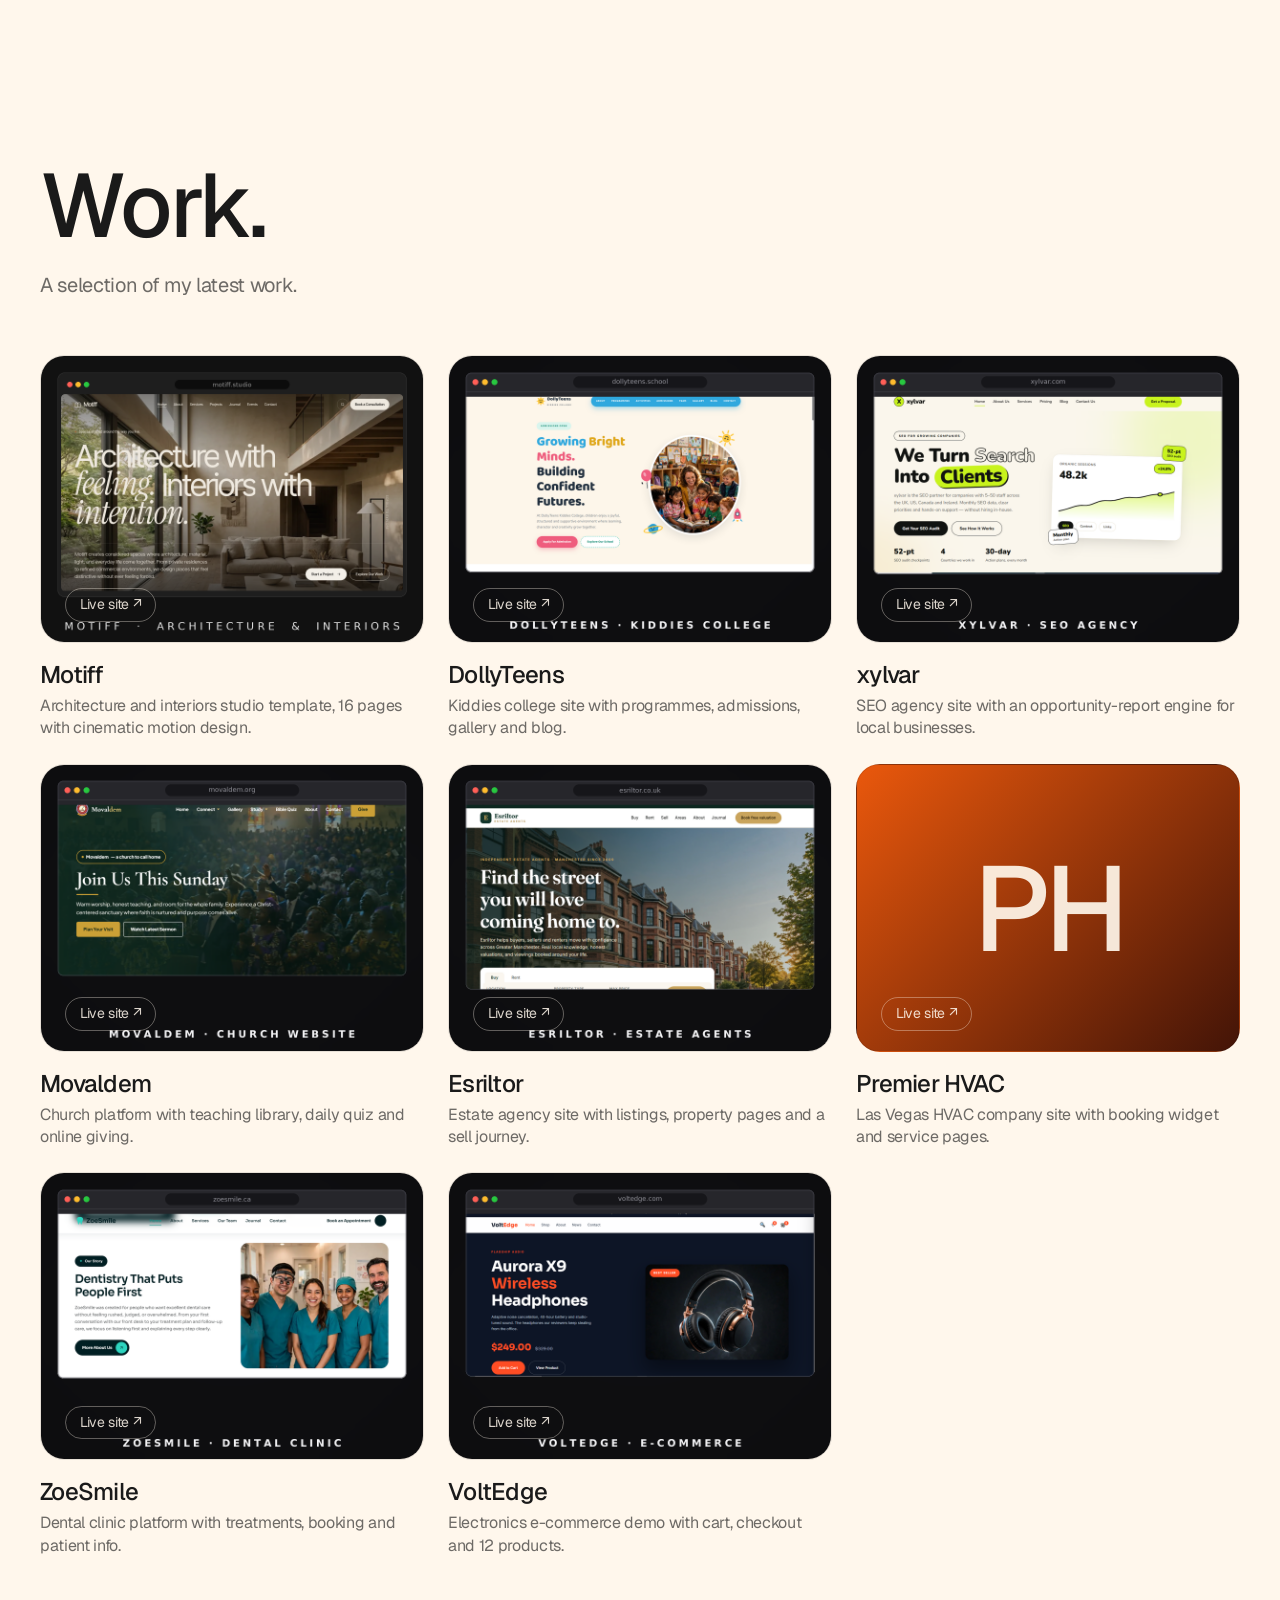
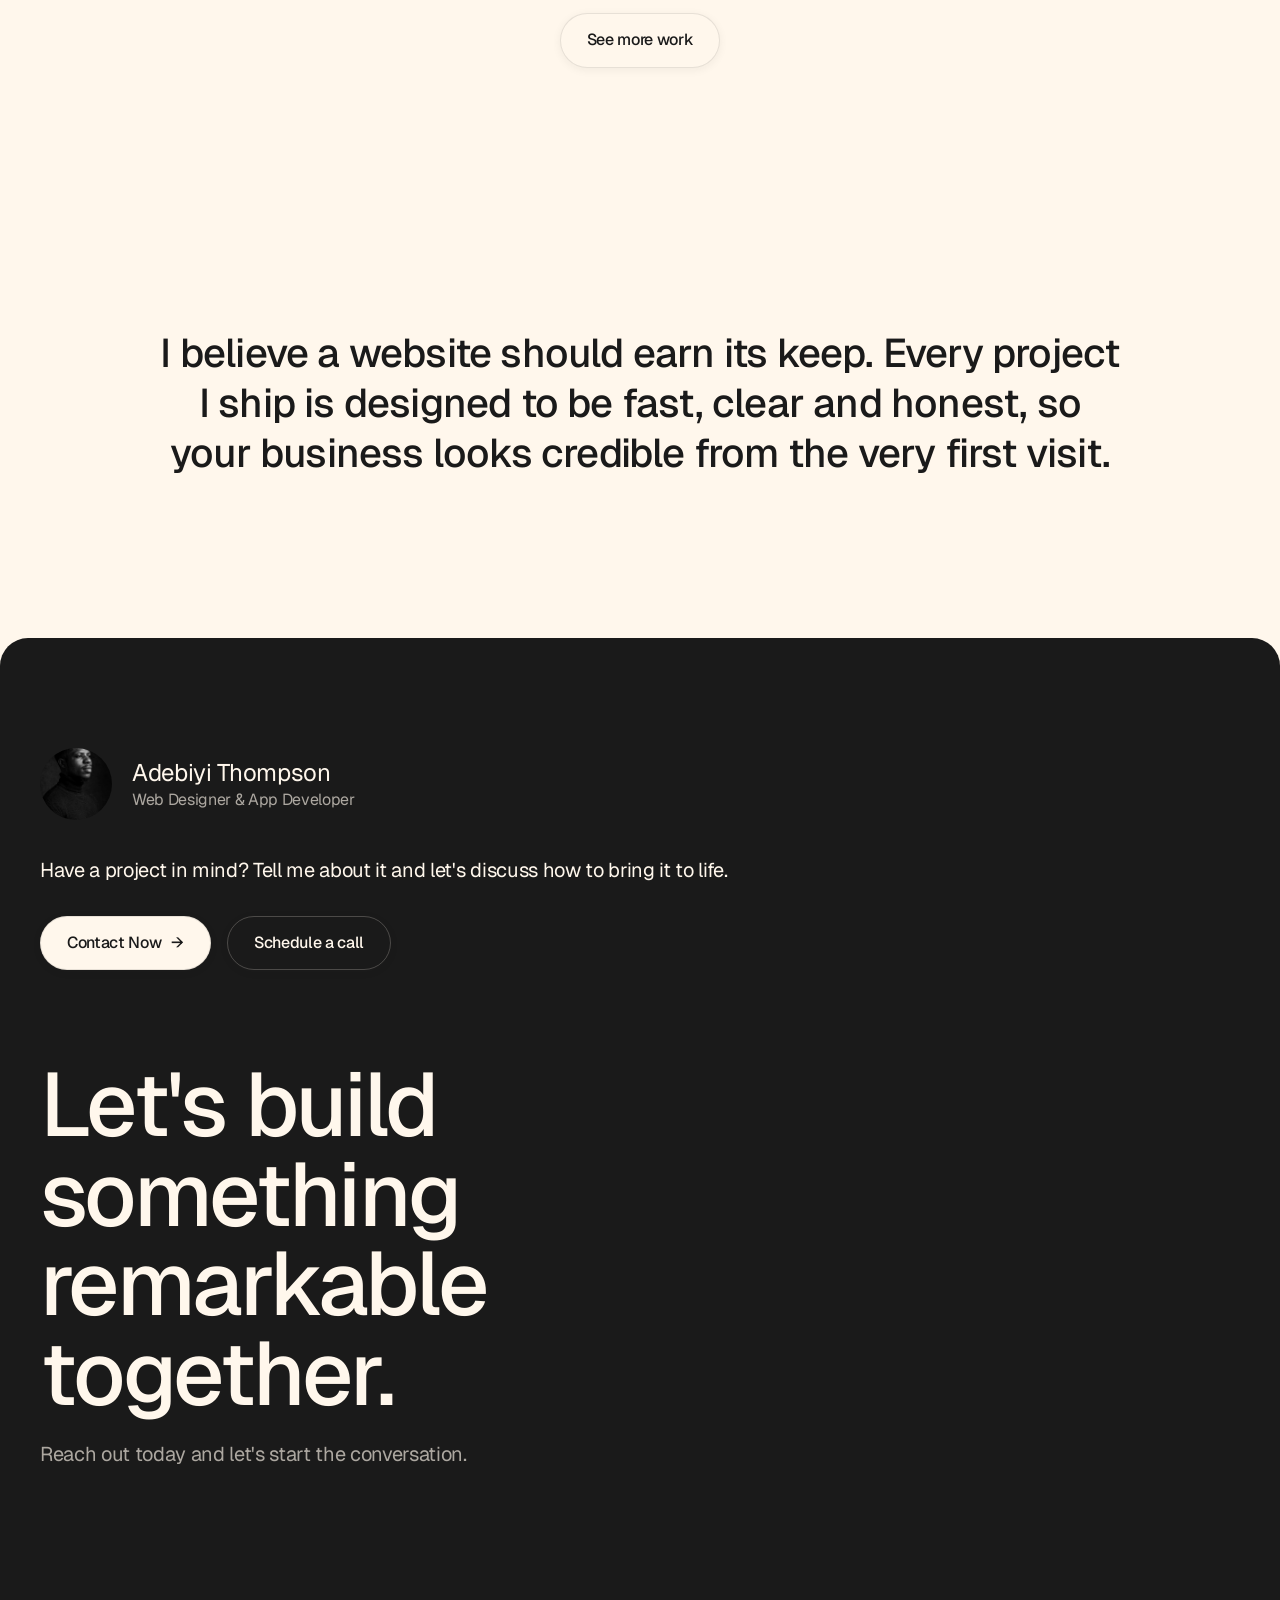
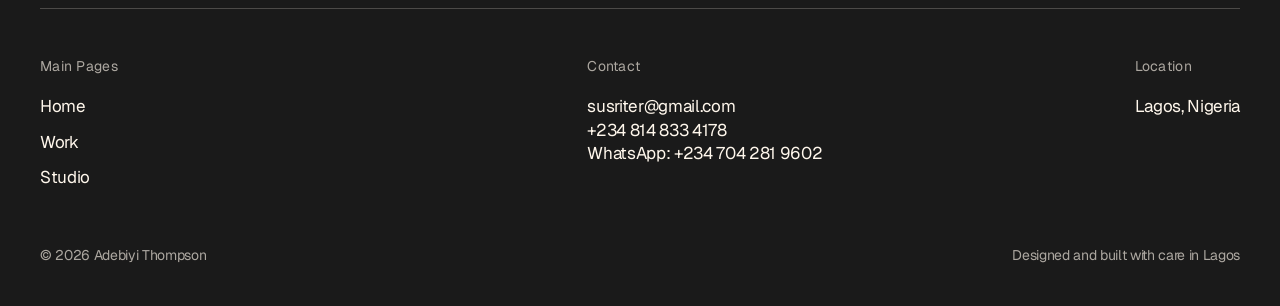
==== commit b0d19c4d: "Add Motiff architecture studio template to portfolio" ====
--- a/index.html
+++ b/index.html
@@ -161,6 +161,10 @@
   </div>
   <div class="wrap">
     <div class="work-grid reveal">
+      <article class="work-card"><a href="https://julieellis1.github.io/motiff/" target="_blank" rel="noopener">
+        <div class="work-visual"><img src="assets/img/work-motiff.png" alt="Motiff architecture studio website"><span class="wt">Live site ↗</span></div>
+        <h3 class="work-title">Motiff</h3><p class="work-desc">Architecture and interiors studio template, 16 pages with cinematic motion design.</p></a></article>
+      
       <article class="work-card"><a href="https://julieellis1.github.io/portfolio-demos/dollyteens/" target="_blank" rel="noopener">
         <div class="work-visual"><img src="assets/img/work-dollyteens.png" alt="DollyTeens Kiddies College website"><span class="wt">Live site ↗</span></div>
         <h3 class="work-title">DollyTeens</h3><p class="work-desc">Kiddies college site with programmes, admissions, gallery and blog.</p></a></article>
